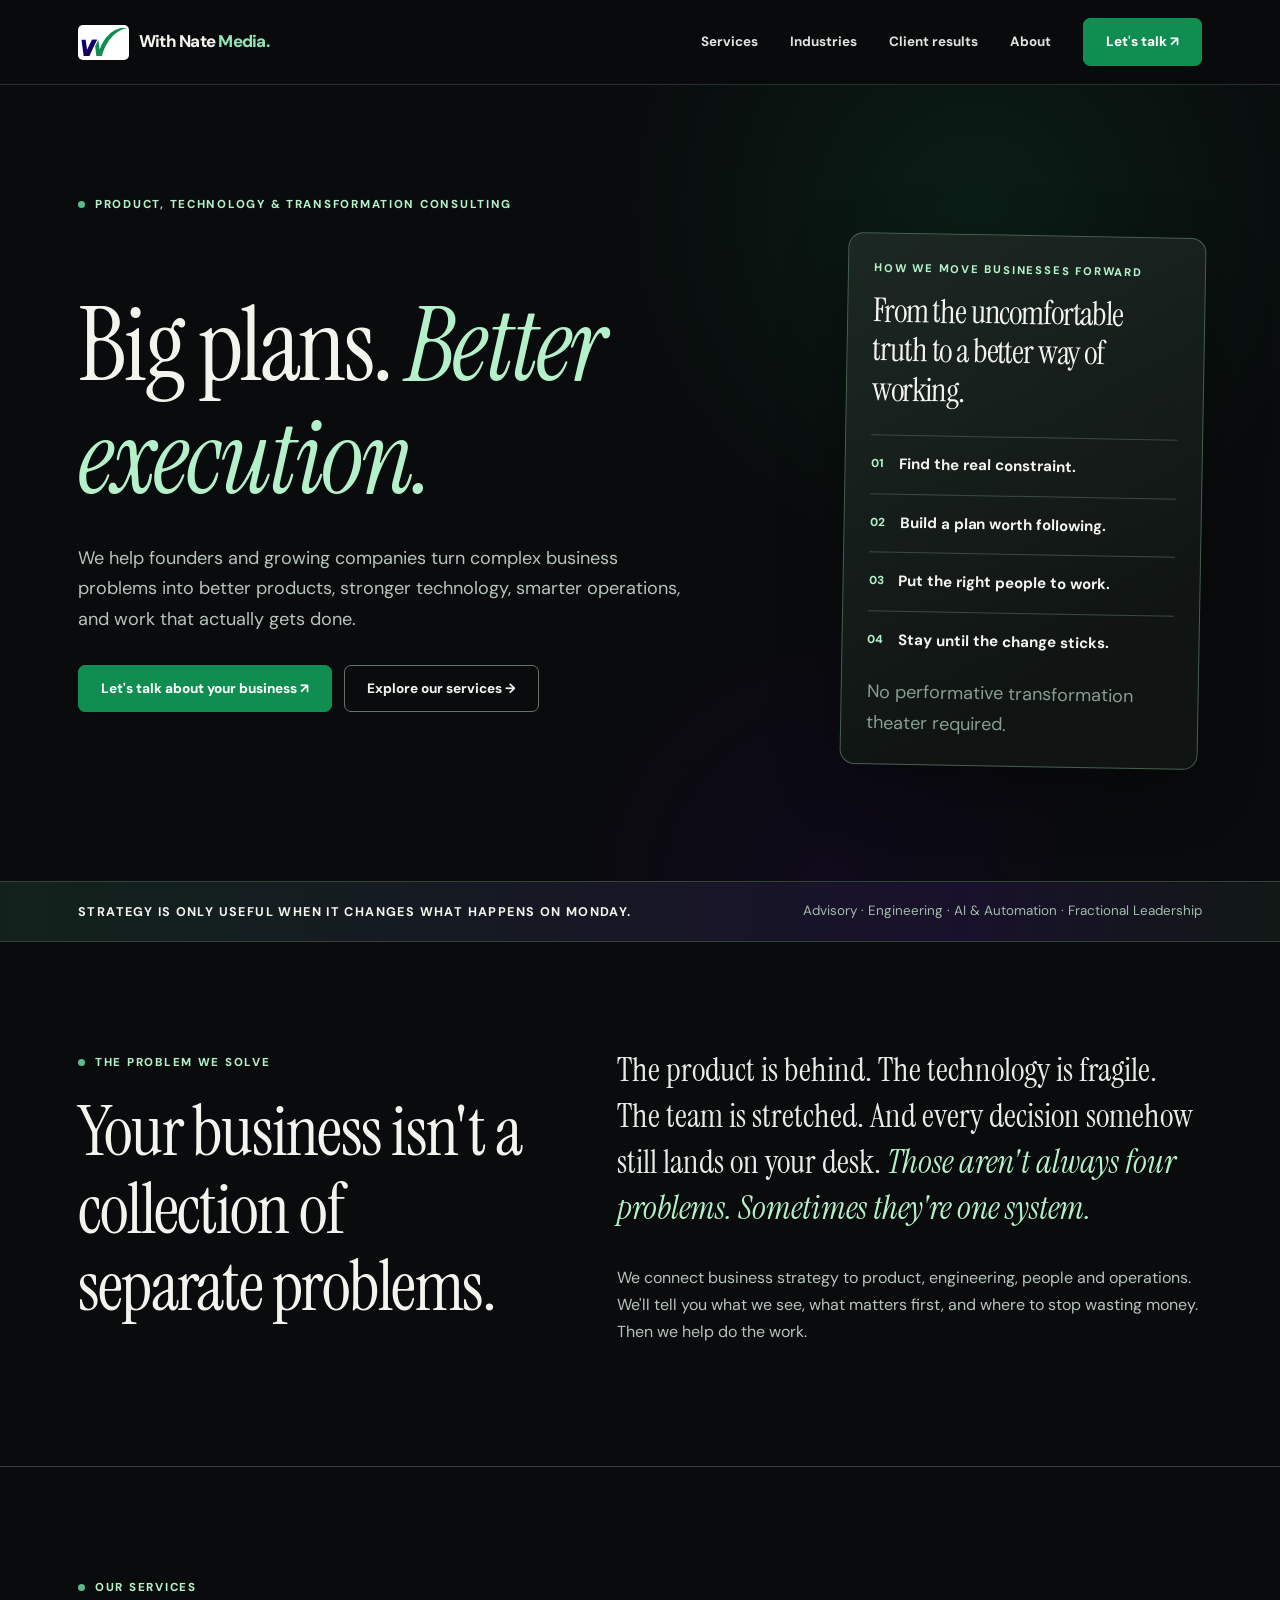
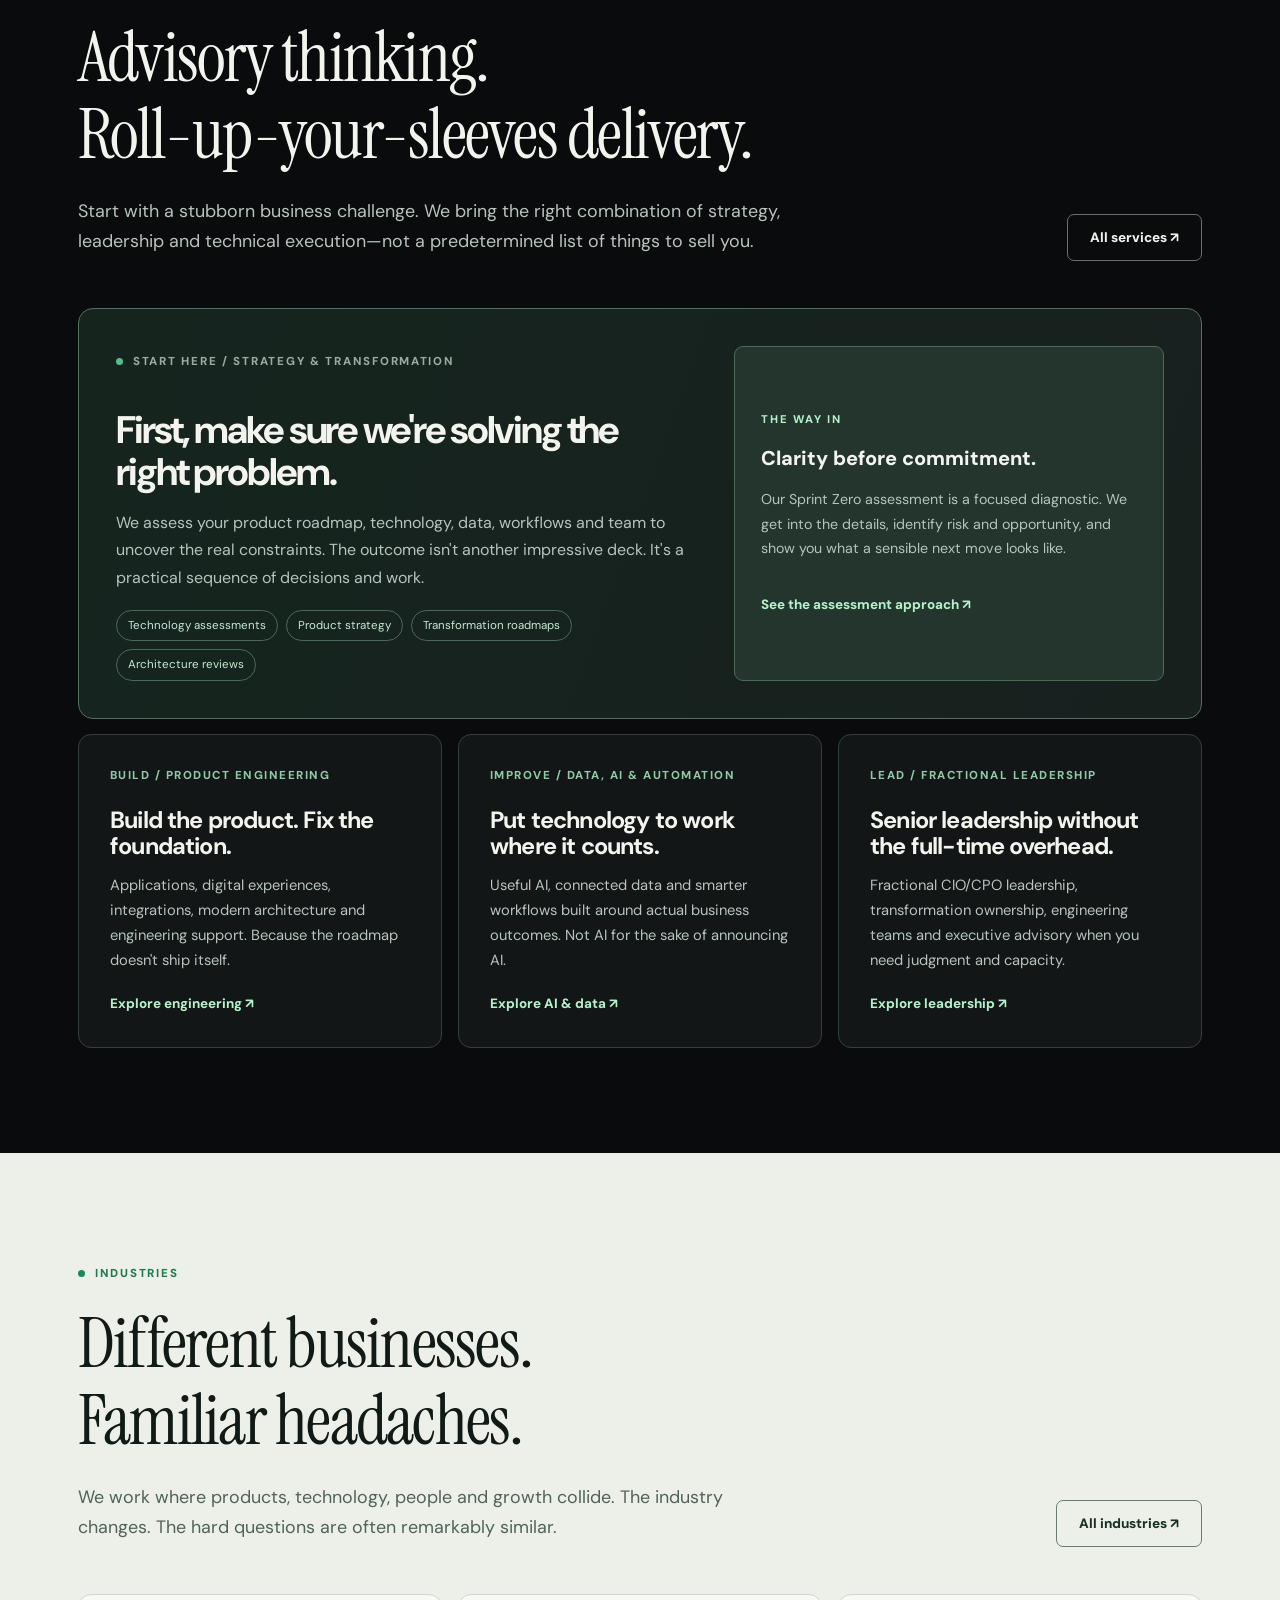
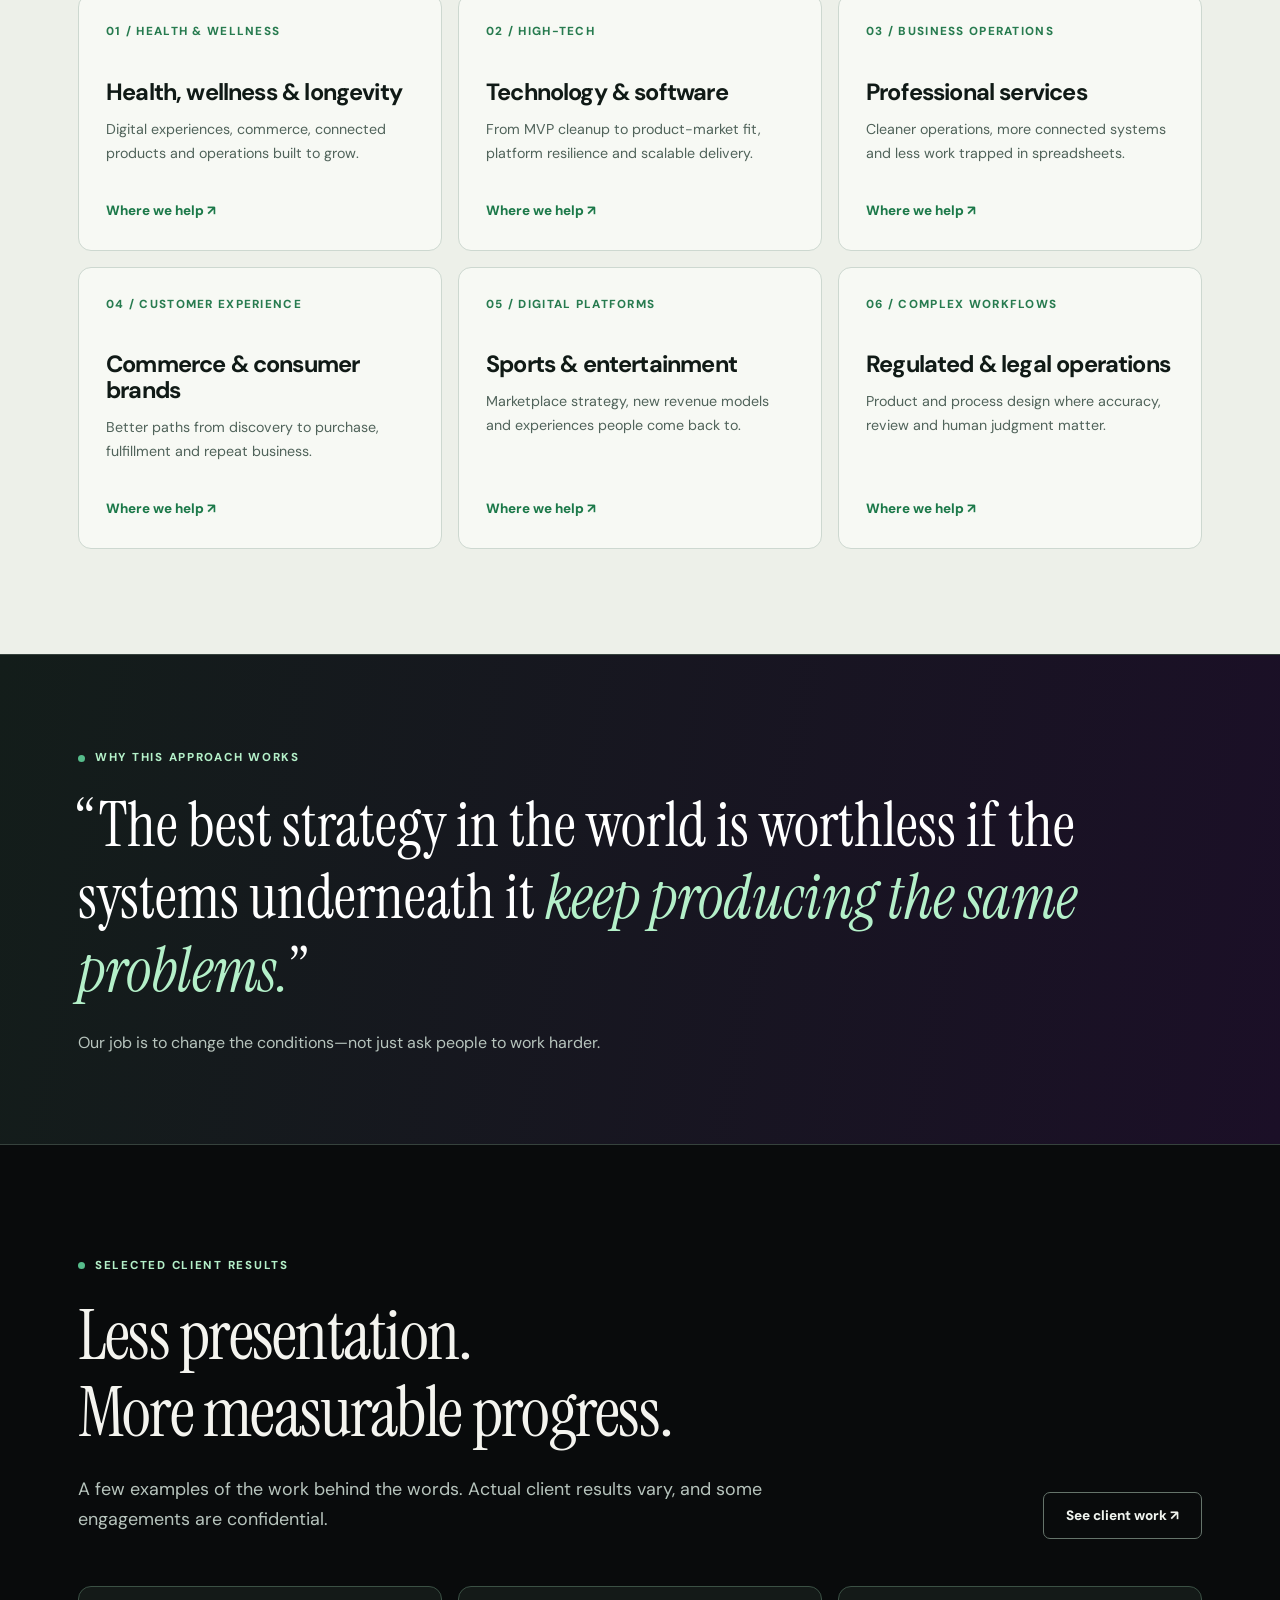
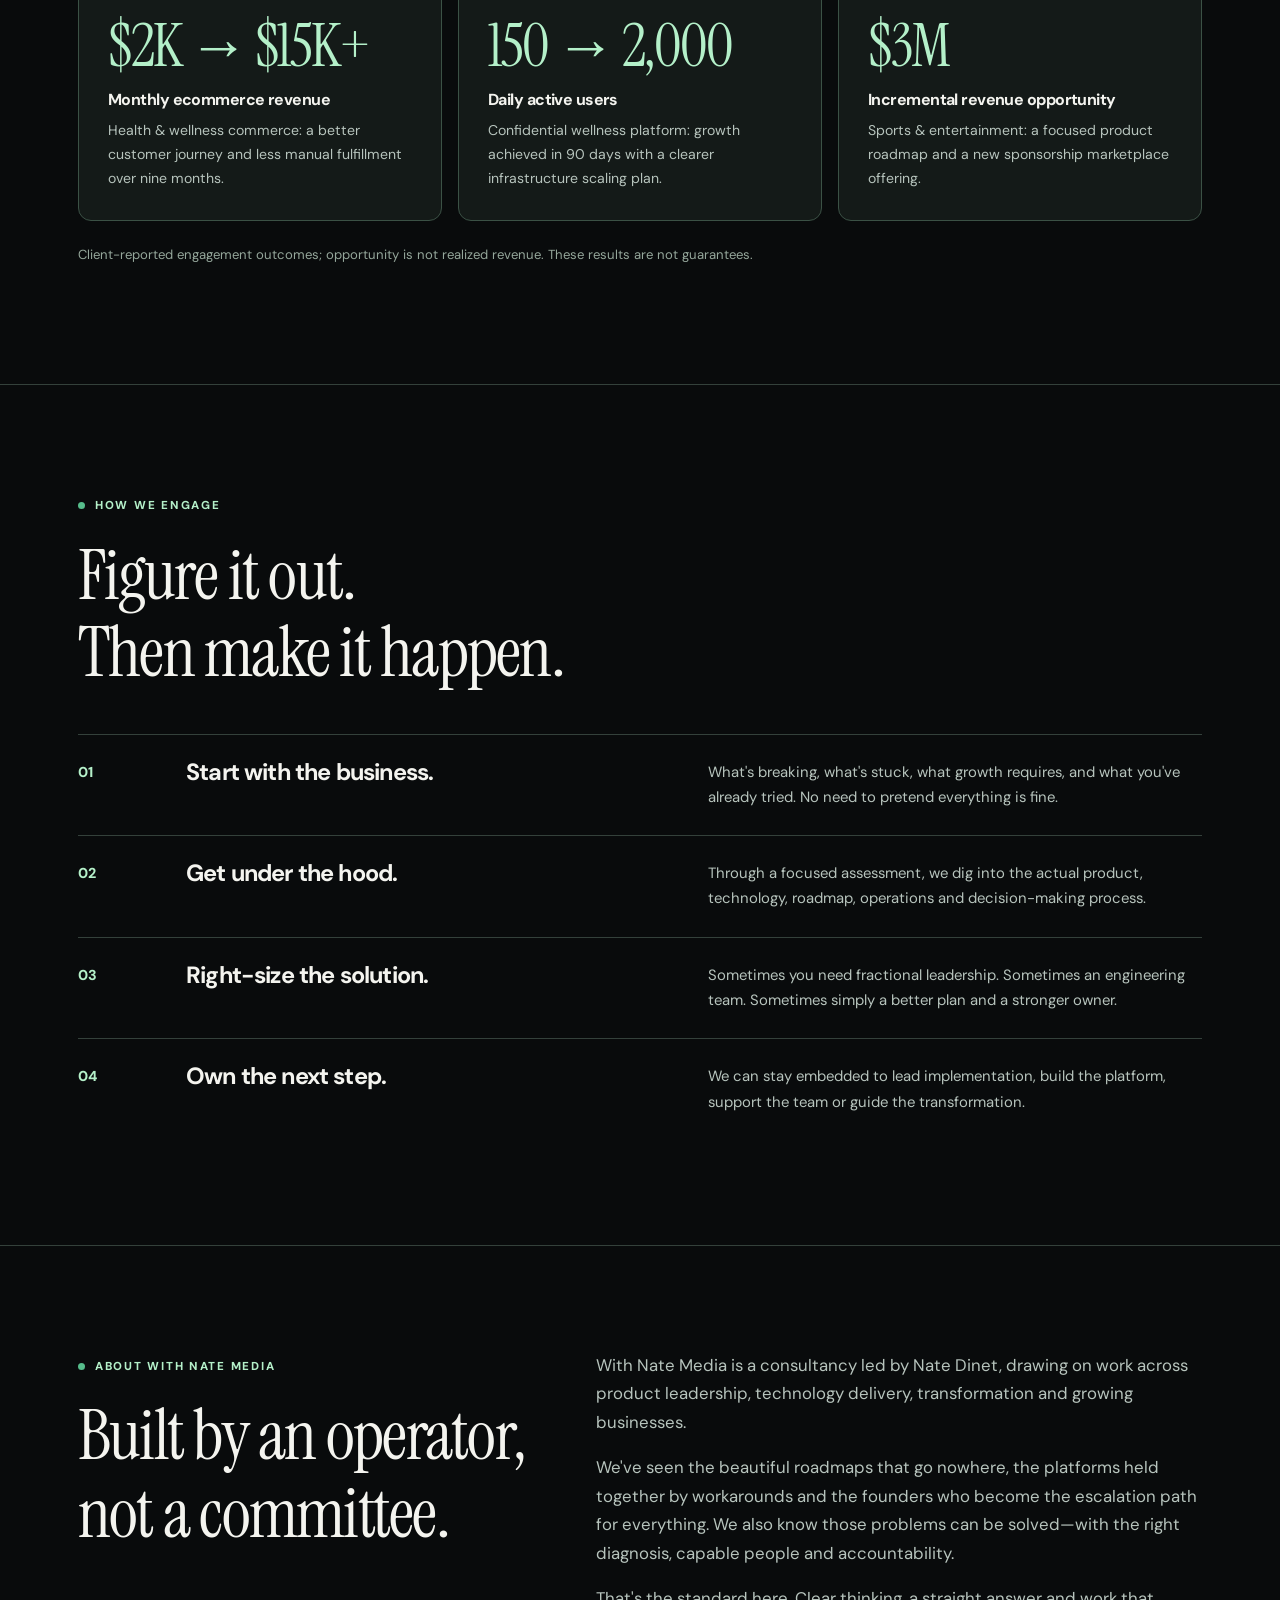
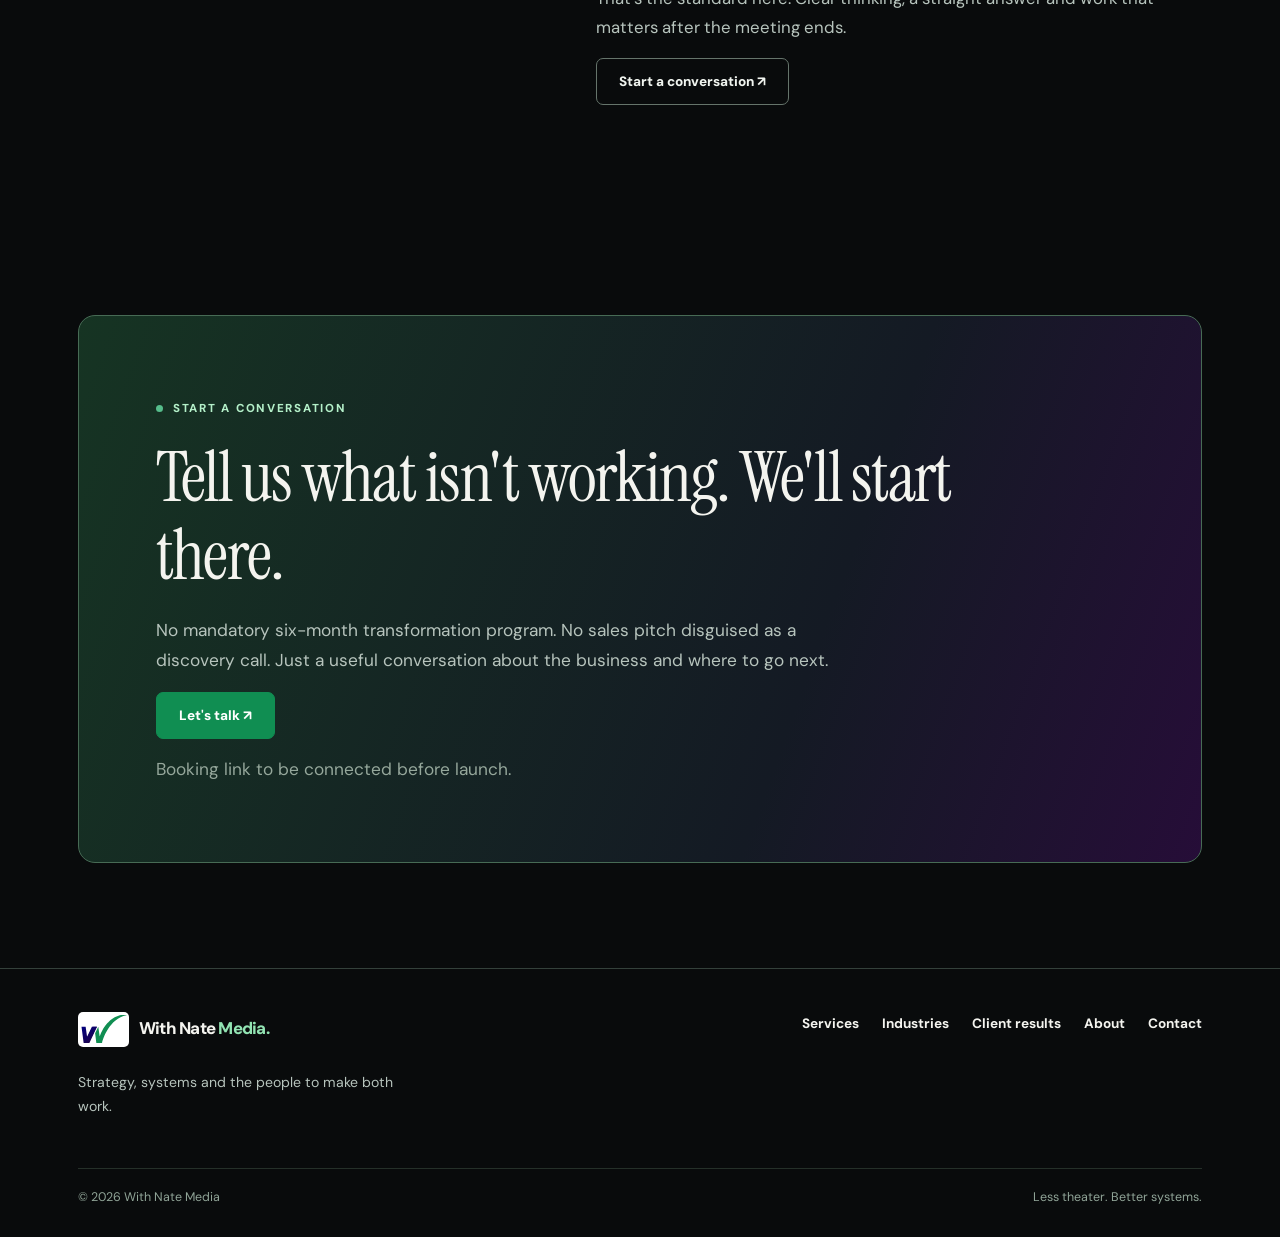
==== index.html @ ba95f4fd "Redesign homepage as consulting-led services and industries experience" ====
<!doctype html><html lang="en"><head><meta charset="utf-8"><meta name="viewport" content="width=device-width,initial-scale=1"><meta name="theme-color" content="#090b0c"><meta name="description" content="With Nate Media is a pragmatic product, technology and transformation consultancy. We help growing businesses set direction, build better systems and get the work done."><title>With Nate Media — Technology, Product & Transformation Consulting</title><link rel="icon" type="image/svg+xml" href="/logo-mark.svg"><link rel="stylesheet" href="/styles.css"></head><body>
<header class="site-header"><nav class="nav wrap" aria-label="Main navigation"><a class="brand" href="/" aria-label="With Nate Media home"><span class="brand-icon"><img src="/logo-mark.svg" alt=""></span><span class="brand-words">With Nate <em>Media.</em></span></a><button class="menu-button" aria-controls="navlinks" aria-expanded="false" onclick="const m=document.getElementById('navlinks');m.classList.toggle('open');this.setAttribute('aria-expanded',m.classList.contains('open'))">Menu ☰</button><div class="navlinks" id="navlinks"><a href="/services.html">Services</a><a href="/industries.html">Industries</a><a href="/case-studies.html">Client results</a><a href="#about">About</a><a href="#contact" class="btn">Let's talk ↗</a></div></nav></header>
<main><section class="hero"><div class="wrap"><div class="eyebrow">Product, technology & transformation consulting</div><div class="hero-layout"><div><h1>Big plans. <em>Better execution.</em></h1><p>We help founders and growing companies turn complex business problems into better products, stronger technology, smarter operations, and work that actually gets done.</p><div class="hero-actions"><a href="#contact" class="btn">Let's talk about your business ↗</a><a href="/services.html" class="btn outline">Explore our services →</a></div></div><aside class="hero-panel" aria-label="Our approach"><div class="panel-label">How we move businesses forward</div><h3>From the uncomfortable truth to a better way of working.</h3><div class="panel-stage"><span class="stage-num">01</span><div>Find the real constraint.</div></div><div class="panel-stage"><span class="stage-num">02</span><div>Build a plan worth following.</div></div><div class="panel-stage"><span class="stage-num">03</span><div>Put the right people to work.</div></div><div class="panel-stage"><span class="stage-num">04</span><div>Stay until the change sticks.</div></div><p class="panel-foot">No performative transformation theater required.</p></aside></div></div></section>
<div class="mini-strip"><div class="wrap"><strong>Strategy is only useful when it changes what happens on Monday.</strong><span>Advisory · Engineering · AI & Automation · Fractional Leadership</span></div></div>
<section class="section"><div class="wrap intro-grid"><div><div class="eyebrow">The problem we solve</div><h2>Your business isn't a collection of separate problems.</h2></div><div><p class="large-copy">The product is behind. The technology is fragile. The team is stretched. And every decision somehow still lands on your desk. <em>Those aren't always four problems. Sometimes they're one system.</em></p><p>We connect business strategy to product, engineering, people and operations. We'll tell you what we see, what matters first, and where to stop wasting money. Then we help do the work.</p></div></div></section>
<section class="section border-top" id="services"><div class="wrap"><div class="section-heading-row"><div class="section-head"><div class="eyebrow">Our services</div><h2>Advisory thinking.<br>Roll-up-your-sleeves delivery.</h2><p>Start with a stubborn business challenge. We bring the right combination of strategy, leadership and technical execution—not a predetermined list of things to sell you.</p></div><a class="btn outline" href="/services.html">All services ↗</a></div>
<div class="featured-service"><div><div class="eyebrow muted">Start here / Strategy & transformation</div><h3>First, make sure we're solving the right problem.</h3><p>We assess your product roadmap, technology, data, workflows and team to uncover the real constraints. The outcome isn't another impressive deck. It's a practical sequence of decisions and work.</p><div class="tags"><span class="tag">Technology assessments</span><span class="tag">Product strategy</span><span class="tag">Transformation roadmaps</span><span class="tag">Architecture reviews</span></div></div><div class="offer-card"><div class="panel-label">The way in</div><h4>Clarity before commitment.</h4><p>Our Sprint Zero assessment is a focused diagnostic. We get into the details, identify risk and opportunity, and show you what a sensible next move looks like.</p><a class="arrow-link" href="/services.html#assessment">See the assessment approach ↗</a></div></div>
<div class="cards3"><article class="tile"><div class="small-top">Build / Product engineering</div><h3>Build the product. Fix the foundation.</h3><p>Applications, digital experiences, integrations, modern architecture and engineering support. Because the roadmap doesn't ship itself.</p><a href="/services.html#engineering" class="arrow-link">Explore engineering ↗</a></article><article class="tile"><div class="small-top">Improve / Data, AI & automation</div><h3>Put technology to work where it counts.</h3><p>Useful AI, connected data and smarter workflows built around actual business outcomes. Not AI for the sake of announcing AI.</p><a href="/services.html#ai" class="arrow-link">Explore AI & data ↗</a></article><article class="tile"><div class="small-top">Lead / Fractional leadership</div><h3>Senior leadership without the full-time overhead.</h3><p>Fractional CIO/CPO leadership, transformation ownership, engineering teams and executive advisory when you need judgment and capacity.</p><a href="/services.html#leadership" class="arrow-link">Explore leadership ↗</a></article></div></div></section>
<section class="section light-band" id="industries"><div class="wrap"><div class="section-heading-row"><div class="section-head"><div class="eyebrow">Industries</div><h2>Different businesses.<br>Familiar headaches.</h2><p>We work where products, technology, people and growth collide. The industry changes. The hard questions are often remarkably similar.</p></div><a href="/industries.html" class="btn outline" style="color:#183125;border-color:#687d70">All industries ↗</a></div><div class="cards3"><a href="/industries.html#health" class="industry-card"><span class="small-top">01 / Health & wellness</span><h3>Health, wellness & longevity</h3><p>Digital experiences, commerce, connected products and operations built to grow.</p><span class="arrow-link">Where we help ↗</span></a><a href="/industries.html#software" class="industry-card"><span class="small-top">02 / High-tech</span><h3>Technology & software</h3><p>From MVP cleanup to product-market fit, platform resilience and scalable delivery.</p><span class="arrow-link">Where we help ↗</span></a><a href="/industries.html#professional" class="industry-card"><span class="small-top">03 / Business operations</span><h3>Professional services</h3><p>Cleaner operations, more connected systems and less work trapped in spreadsheets.</p><span class="arrow-link">Where we help ↗</span></a><a href="/industries.html#commerce" class="industry-card"><span class="small-top">04 / Customer experience</span><h3>Commerce & consumer brands</h3><p>Better paths from discovery to purchase, fulfillment and repeat business.</p><span class="arrow-link">Where we help ↗</span></a><a href="/industries.html#sports" class="industry-card"><span class="small-top">05 / Digital platforms</span><h3>Sports & entertainment</h3><p>Marketplace strategy, new revenue models and experiences people come back to.</p><span class="arrow-link">Where we help ↗</span></a><a href="/industries.html#regulated" class="industry-card"><span class="small-top">06 / Complex workflows</span><h3>Regulated & legal operations</h3><p>Product and process design where accuracy, review and human judgment matter.</p><span class="arrow-link">Where we help ↗</span></a></div></div></section>
<section class="quote-band"><div class="wrap"><div class="eyebrow">Why this approach works</div><div class="quote">“The best strategy in the world is worthless if the systems underneath it <em>keep producing the same problems.</em>”</div><p style="margin:23px 0 0">Our job is to change the conditions—not just ask people to work harder.</p></div></section>
<section class="section" id="results"><div class="wrap"><div class="section-heading-row"><div class="section-head"><div class="eyebrow">Selected client results</div><h2>Less presentation.<br>More measurable progress.</h2><p>A few examples of the work behind the words. Actual client results vary, and some engagements are confidential.</p></div><a class="btn outline" href="/case-studies.html">See client work ↗</a></div><div class="cards3"><article class="metric-card"><div class="metric">$2K → $15K+</div><h3>Monthly ecommerce revenue</h3><p>Health & wellness commerce: a better customer journey and less manual fulfillment over nine months.</p></article><article class="metric-card"><div class="metric">150 → 2,000</div><h3>Daily active users</h3><p>Confidential wellness platform: growth achieved in 90 days with a clearer infrastructure scaling plan.</p></article><article class="metric-card"><div class="metric">$3M</div><h3>Incremental revenue opportunity</h3><p>Sports & entertainment: a focused product roadmap and a new sponsorship marketplace offering.</p></article></div><p class="small" style="margin-top:23px">Client-reported engagement outcomes; opportunity is not realized revenue. These results are not guarantees.</p></div></section>
<section class="section border-top"><div class="wrap"><div class="section-head"><div class="eyebrow">How we engage</div><h2>Figure it out.<br>Then make it happen.</h2></div><div class="process-row"><div class="num">01</div><h3>Start with the business.</h3><p>What's breaking, what's stuck, what growth requires, and what you've already tried. No need to pretend everything is fine.</p></div><div class="process-row"><div class="num">02</div><h3>Get under the hood.</h3><p>Through a focused assessment, we dig into the actual product, technology, roadmap, operations and decision-making process.</p></div><div class="process-row"><div class="num">03</div><h3>Right-size the solution.</h3><p>Sometimes you need fractional leadership. Sometimes an engineering team. Sometimes simply a better plan and a stronger owner.</p></div><div class="process-row"><div class="num">04</div><h3>Own the next step.</h3><p>We can stay embedded to lead implementation, build the platform, support the team or guide the transformation.</p></div></div></section>
<section class="section border-top" id="about"><div class="wrap about-grid"><div><div class="eyebrow">About With Nate Media</div><h2>Built by an operator, not a committee.</h2></div><div><p>With Nate Media is a consultancy led by Nate Dinet, drawing on work across product leadership, technology delivery, transformation and growing businesses.</p><p>We've seen the beautiful roadmaps that go nowhere, the platforms held together by workarounds and the founders who become the escalation path for everything. We also know those problems can be solved—with the right diagnosis, capable people and accountability.</p><p>That's the standard here. Clear thinking, a straight answer and work that matters after the meeting ends.</p><a href="#contact" class="btn outline">Start a conversation ↗</a></div></div></section>
<section class="section" id="contact"><div class="wrap"><div class="cta"><div class="eyebrow">Start a conversation</div><h2>Tell us what isn't working. We'll start there.</h2><p>No mandatory six-month transformation program. No sales pitch disguised as a discovery call. Just a useful conversation about the business and where to go next.</p><a href="mailto:nd@wnatemedia.com?subject=Let%27s%20talk%20about%20my%20business" class="btn">Let's talk ↗</a><p class="small" style="margin:16px 0 0">Booking link to be connected before launch.</p></div></div></section></main>
<footer class="footer"><div class="wrap"><div class="cols"><div><a class="brand" href="/"><span class="brand-icon"><img src="/logo-mark.svg" alt=""></span><span class="brand-words">With Nate <em>Media.</em></span></a><p style="max-width:340px;font-size:.88rem;margin-top:17px">Strategy, systems and the people to make both work.</p></div><nav class="footer-nav" aria-label="Footer navigation"><a href="/services.html">Services</a><a href="/industries.html">Industries</a><a href="/case-studies.html">Client results</a><a href="#about">About</a><a href="#contact">Contact</a></nav></div><div class="footer-bottom"><span>© <span id="year"></span> With Nate Media</span><span>Less theater. Better systems.</span></div></div></footer><script>document.getElementById('year').textContent=new Date().getFullYear();</script></body></html>
---- styles.css ----
@import url('https://fonts.googleapis.com/css2?family=DM+Sans:wght@400;500;600;700;800&family=Instrument+Serif:ital@0;1&display=swap');
:root{--bg:#090b0c;--surface:#121616;--surface2:#171d1b;--raised:#1e2925;--line:#34413b;--ink:#f4f4ef;--body:#b7c4bd;--muted:#8b9c94;--green:#108e52;--mint:#b4f0c9;--violet:#25033d;--blue:#000080;--width:1180px}
*{box-sizing:border-box}html{scroll-behavior:smooth}body{margin:0;background:var(--bg);color:var(--ink);font:16px/1.7 'DM Sans',sans-serif;-webkit-font-smoothing:antialiased}a{color:inherit;text-decoration:none}button{font:inherit}h1,h2,h3,p{margin-top:0}h1,h2,h3{line-height:1.1}h1,h2{font-family:'Instrument Serif',Georgia,serif;font-weight:400;letter-spacing:-.025em}h1{font-size:clamp(4rem,8vw,7.5rem);margin-bottom:27px}h2{font-size:clamp(3rem,5.5vw,5.2rem);margin-bottom:22px}h3{font-size:1.47rem;font-weight:700;letter-spacing:-.035em}p{color:var(--body)}::selection{background:var(--green);color:#fff}:focus-visible{outline:2px solid var(--mint);outline-offset:5px}img{max-width:100%;height:auto}.wrap{max-width:var(--width);padding:0 28px;margin:auto}.site-header{position:relative;z-index:20;background:rgba(9,11,12,.97);border-bottom:1px solid #26302c}.nav{display:flex;align-items:center;justify-content:space-between;gap:24px;min-height:84px}.brand{display:inline-flex;align-items:center;gap:10px;font-size:1.06rem;font-weight:800;letter-spacing:-.05em;white-space:nowrap}.brand-icon{width:51px;height:35px;display:inline-flex;align-items:center;justify-content:center;border-radius:5px;background:#fff;padding:1px}.brand-icon img{width:48px;height:33px;object-fit:contain}.brand .brand-words{line-height:1.05;letter-spacing:-.045em}.brand .brand-words em{font-style:normal;color:#92e4b3}.navlinks{display:flex;align-items:center;gap:32px;font-size:.84rem;font-weight:700}.navlinks>a:not(.btn){color:#dee5df;transition:color .2s}.navlinks>a:hover,.navlinks>a[aria-current]{color:var(--mint)}.menu-button{display:none;color:#fff;border:1px solid var(--line);background:transparent;border-radius:7px;padding:6px 11px;cursor:pointer}.btn{display:inline-flex;justify-content:center;align-items:center;gap:12px;border:1px solid var(--green);background:var(--green);color:white;border-radius:7px;padding:13px 22px;font-size:.85rem;font-weight:800;line-height:1.4;cursor:pointer;transition:background .2s,transform .2s,border-color .2s}.btn:hover{background:#13a15e;border-color:#13a15e;transform:translateY(-2px)}.btn.outline{background:transparent;color:#f0f4ef;border-color:#65746b}.btn.outline:hover{border-color:var(--mint);background:#1c2520}.btn.ghost{background:transparent;border-color:transparent;padding-left:0;color:var(--mint)}.btn.ghost:hover{background:none;border-color:transparent}.eyebrow{display:inline-flex;align-items:center;gap:10px;font-size:.72rem;font-weight:800;letter-spacing:.15em;text-transform:uppercase;color:var(--mint);margin-bottom:21px}.eyebrow:before{content:"";width:7px;height:7px;background:#56bd8b;border-radius:50%;flex-shrink:0}.eyebrow.muted{color:#99ac9f}.hero{position:relative;overflow:hidden;padding:104px 0 114px;border-bottom:1px solid var(--line)}.hero:before{content:"";position:absolute;right:-100px;top:-280px;width:810px;height:810px;background:radial-gradient(circle,rgba(16,142,82,.14),transparent 65%);pointer-events:none}.hero:after{content:"";position:absolute;right:10%;bottom:-330px;width:650px;height:650px;background:radial-gradient(circle,rgba(35,7,78,.22),transparent 65%);pointer-events:none}.hero-layout{position:relative;z-index:1;display:grid;grid-template-columns:1.33fr .67fr;gap:54px;align-items:center}.hero h1{max-width:850px}.hero h1 em{color:var(--mint);font-weight:400}.hero p{font-size:1.13rem;max-width:620px}.hero-actions{display:flex;flex-wrap:wrap;gap:12px;margin-top:30px}.hero-panel{background:linear-gradient(150deg,#1c2823,#101514 75%);border:1px solid #48604f;border-radius:15px;padding:25px;box-shadow:0 22px 65px rgba(0,0,0,.32);transform:rotate(1deg)}.panel-label{font-size:.7rem;text-transform:uppercase;color:var(--mint);font-weight:800;letter-spacing:.16em}.hero-panel h3{font-family:'Instrument Serif',Georgia,serif;font-size:2.05rem;font-weight:400;line-height:1.2;margin:14px 0 25px}.panel-stage{display:flex;align-items:center;gap:15px;border-top:1px solid #3a4b40;padding:16px 0}.panel-stage .stage-num{font-size:.73rem;color:var(--mint);font-weight:800}.panel-stage div{font-size:.94rem;font-weight:700}.panel-foot{color:#879d8e;font-size:.78rem;margin:8px 0 0}.mini-strip{background:linear-gradient(90deg,#12221b,#19112b 75%,#111816);border-bottom:1px solid var(--line)}.mini-strip .wrap{display:flex;justify-content:space-between;align-items:center;gap:24px;flex-wrap:wrap;padding-top:18px;padding-bottom:18px}.mini-strip strong{font-size:.79rem;text-transform:uppercase;letter-spacing:.11em}.mini-strip span{color:#a3b9ac;font-size:.84rem}.section{padding:105px 0}.section.border-top{border-top:1px solid var(--line)}.section-head{max-width:780px;margin-bottom:42px}.section-head p{font-size:1.12rem;max-width:710px}.section-heading-row{display:flex;justify-content:space-between;align-items:end;gap:25px;margin-bottom:34px}.section-heading-row .section-head{margin-bottom:0}.section-heading-row .btn{margin-bottom:13px;white-space:nowrap}.intro-grid{display:grid;grid-template-columns:.88fr 1.12fr;gap:80px;align-items:start}.intro-grid .large-copy{font:400 clamp(1.75rem,2.6vw,2.45rem)/1.38 'Instrument Serif',Georgia,serif;color:#e8ece8}.intro-grid .large-copy em{color:var(--mint)}.cards3{display:grid;grid-template-columns:repeat(3,1fr);gap:16px}.cards2{display:grid;grid-template-columns:repeat(2,1fr);gap:16px}.tile{background:var(--surface);border:1px solid var(--line);border-radius:13px;padding:31px;transition:transform .2s,border-color .2s}.tile:hover{transform:translateY(-3px);border-color:#647b6c}.tile .small-top{font-size:.72rem;color:#90c9a8;font-weight:800;letter-spacing:.13em;text-transform:uppercase}.tile h3{margin:23px 0 13px}.tile p{font-size:.92rem;margin:0}.arrow-link{display:inline-block;margin-top:20px;color:var(--mint);font-size:.84rem;font-weight:800}.arrow-link:hover{text-decoration:underline;text-underline-offset:5px}.featured-service{background:linear-gradient(110deg,#15251e,#18201e);border:1px solid #53705e;border-radius:15px;padding:37px;display:grid;grid-template-columns:1.14fr .86fr;gap:48px;margin-bottom:15px}.featured-service h3{font-size:clamp(2rem,3vw,3rem);letter-spacing:-.055em;margin:16px 0}.featured-service .offer-card{background:#23352d;padding:26px;border:1px solid #4a6c59;border-radius:9px;display:flex;flex-direction:column;justify-content:center}.offer-card h4{font-size:1.25rem;margin:12px 0;font-weight:800}.offer-card p{font-size:.89rem}.tags{display:flex;gap:8px;flex-wrap:wrap;margin-top:19px}.tag{font-size:.72rem;color:#c6e9d4;border:1px solid #4b6859;border-radius:40px;padding:5px 11px}.light-band{background:#edf0e9;color:#0f1b17}.light-band h2,.light-band h3{color:#101a16}.light-band p{color:#50635a}.light-band .eyebrow{color:#22784d}.light-band .eyebrow:before{background:#168b52}.industry-card{display:flex;flex-direction:column;min-height:242px;background:#f7f9f4;border:1px solid #cdd8d0;border-radius:13px;padding:27px;transition:transform .2s}.industry-card:hover{transform:translateY(-4px)}.industry-card .small-top{color:#277b4f;font-size:.73rem;font-weight:800;letter-spacing:.11em;text-transform:uppercase}.industry-card h3{margin:38px 0 11px}.industry-card p{font-size:.89rem;flex:1}.industry-card .arrow-link{color:#1c7949}.quote-band{padding:88px 0;background:linear-gradient(100deg,#131d1a,#1b0f27);border-block:1px solid #36423d}.quote{max-width:1020px;font-family:'Instrument Serif',Georgia,serif;font-size:clamp(2.4rem,4.8vw,4.45rem);line-height:1.18;color:white}.quote em{color:var(--mint);font-style:italic}.metric-card{background:#141a18;border:1px solid #3b5145;border-radius:13px;padding:29px}.metric{font:400 clamp(2.35rem,4.7vw,4.3rem)/1 'Instrument Serif',Georgia,serif;letter-spacing:-.035em;color:var(--mint);margin-bottom:14px}.metric-card h3{font-size:1rem;margin:0 0 11px}.metric-card p{font-size:.88rem;margin:0}.small{font-size:.82rem;color:#95a79b}.process-row{display:grid;grid-template-columns:80px 1fr 1fr;gap:28px;align-items:start;padding:25px 0;border-top:1px solid var(--line)}.process-row .num{font-size:.9rem;color:var(--mint);font-weight:800}.process-row h3{margin:0}.process-row p{font-size:.93rem;margin:0}.about-grid{display:grid;grid-template-columns:.85fr 1.15fr;gap:70px}.about-grid p{font-size:1.05rem}.cta{background:linear-gradient(110deg,#163423,#141a24 65%,#260d38);border:1px solid #476b55;border-radius:17px;padding:clamp(38px,6.5vw,77px)}.cta h2{max-width:890px}.cta p{max-width:690px;font-size:1.08rem}.footer{border-top:1px solid var(--line);padding:43px 0 29px}.footer .cols{display:flex;align-items:start;justify-content:space-between;gap:35px;flex-wrap:wrap}.footer-nav{display:flex;gap:23px;flex-wrap:wrap;font-size:.85rem;font-weight:700}.footer a:hover{color:var(--mint)}.footer-bottom{margin-top:35px;padding-top:18px;border-top:1px solid #253029;display:flex;align-items:center;justify-content:space-between;gap:20px;flex-wrap:wrap;color:#90a497;font-size:.78rem}.page-hero{padding:94px 0 72px;background:radial-gradient(ellipse at 88% 25%,rgba(16,142,82,.12),transparent 49%);border-bottom:1px solid var(--line)}.page-hero h1{max-width:960px}.page-hero p{font-size:1.15rem;max-width:725px}.service-block{display:grid;grid-template-columns:.72fr 1.28fr;gap:45px;padding:44px 0;border-top:1px solid var(--line)}.service-block .service-index{font-size:.73rem;letter-spacing:.14em;text-transform:uppercase;color:var(--mint);font-weight:800;margin-bottom:16px}.service-block h2{font-size:clamp(2.45rem,4vw,3.8rem);margin-bottom:11px}.service-block .lead{font-size:1.17rem;color:#e5eae5}.service-block .detail-grid{display:grid;grid-template-columns:1fr 1fr;gap:15px;margin-top:25px}.mini-tile{background:var(--surface);border:1px solid var(--line);padding:22px;border-radius:10px}.mini-tile h3{font-size:1rem;margin-bottom:8px}.mini-tile p{font-size:.86rem;margin-bottom:0}.pill-row{display:flex;gap:8px;flex-wrap:wrap;margin-top:19px}.pill-row span{font-size:.72rem;color:#c9dacf;border:1px solid #4a594f;padding:6px 11px;border-radius:99px}.industry-detail{padding:32px 0;border-bottom:1px solid var(--line);display:grid;grid-template-columns:.85fr 1.15fr;gap:65px}.industry-detail h2{font-size:clamp(2.2rem,3.4vw,3.25rem);margin:10px 0}.industry-detail p{font-size:.95rem}.industry-detail .small-top{font-size:.72rem;text-transform:uppercase;letter-spacing:.12em;color:var(--mint);font-weight:800}.industry-detail .challenges{background:#141d18;border:1px solid #30443a;padding:25px;border-radius:10px}.industry-detail .challenges strong{font-size:.8rem;text-transform:uppercase;letter-spacing:.1em;color:#a1dabb}.industry-detail .challenges p{margin:11px 0 0}.case-grid{display:grid;grid-template-columns:repeat(2,1fr);gap:17px}.case{background:var(--surface);border:1px solid var(--line);border-radius:14px;overflow:hidden}.case-top{background:linear-gradient(135deg,#24342c,#141b25);padding:26px;min-height:115px;display:flex;align-items:end}.case:nth-child(2) .case-top{background:linear-gradient(135deg,#23213c,#18201c)}.case:nth-child(3) .case-top{background:linear-gradient(135deg,#182a31,#19211d)}.case:nth-child(4) .case-top{background:linear-gradient(135deg,#263723,#141824)}.case .inner{padding:27px}.case .inner h3{font-size:1.35rem;margin:11px 0}.case-tag{font-size:.7rem;font-weight:800;color:var(--mint);text-transform:uppercase;letter-spacing:.12em}.case .metric{margin:24px 0 10px}.case .inner p{font-size:.93rem}.case-detail{padding:43px 0 55px;border-bottom:1px solid var(--line)}.case-detail h2{font-size:clamp(2.45rem,4.6vw,4.1rem);max-width:850px}.case-detail .columns{display:grid;grid-template-columns:1fr 1fr;gap:45px}.case-detail h3{font-size:1rem;color:var(--mint);letter-spacing:.04em}.case-detail p{font-size:.96rem}.disclaimer{font-size:.8rem;margin-top:25px;color:#9eb1a2}
@media(max-width:980px){.navlinks{gap:17px}.hero-layout{grid-template-columns:1fr .75fr;gap:22px}.cards3{grid-template-columns:repeat(2,1fr)}.intro-grid{gap:35px}}
@media(max-width:720px){.wrap{padding-inline:20px}.nav{min-height:74px}.menu-button{display:inline-block}.navlinks{display:none;position:absolute;top:74px;left:0;right:0;background:#101715;border-bottom:1px solid var(--line);padding:25px;flex-direction:column;align-items:flex-start;gap:24px}.navlinks.open{display:flex}.hero{padding:70px 0}.hero-layout,.intro-grid,.featured-service,.about-grid,.service-block,.industry-detail{grid-template-columns:1fr}.hero-panel{max-width:480px;transform:none;margin-top:15px}.section{padding:70px 0}.cards3,.cards2,.case-grid,.service-block .detail-grid,.case-detail .columns{grid-template-columns:1fr}.section-heading-row{display:block}.section-heading-row .btn{margin-top:10px}.process-row{grid-template-columns:48px 1fr;gap:13px}.process-row p{grid-column:2}.page-hero{padding:66px 0 52px}.service-block{gap:10px}.industry-detail{gap:15px}.cta{padding:34px 23px}.brand{font-size:.98rem}.brand-icon{width:46px}.brand-icon img{width:43px}.footer .cols{display:block}.footer-nav{margin-top:27px}}
@media(prefers-reduced-motion:reduce){html{scroll-behavior:auto}*,*:before,*:after{transition:none!important}}
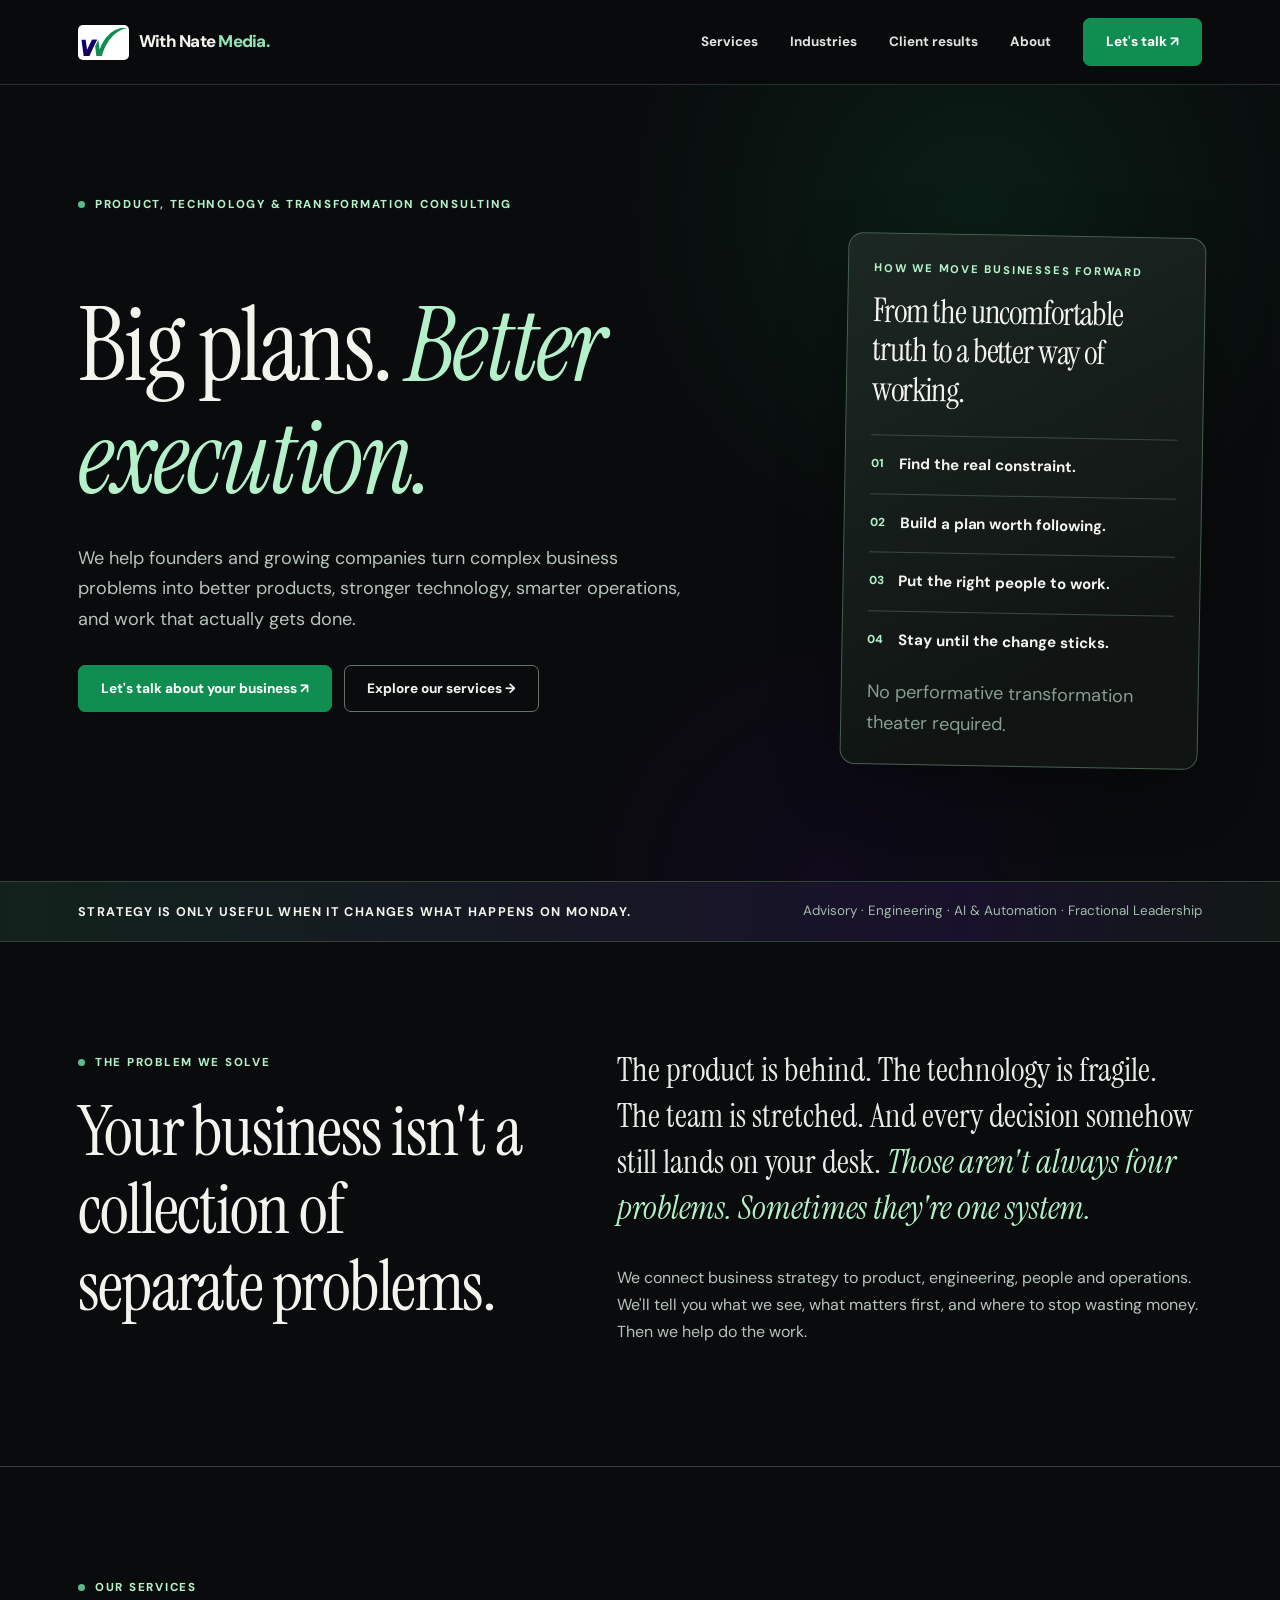
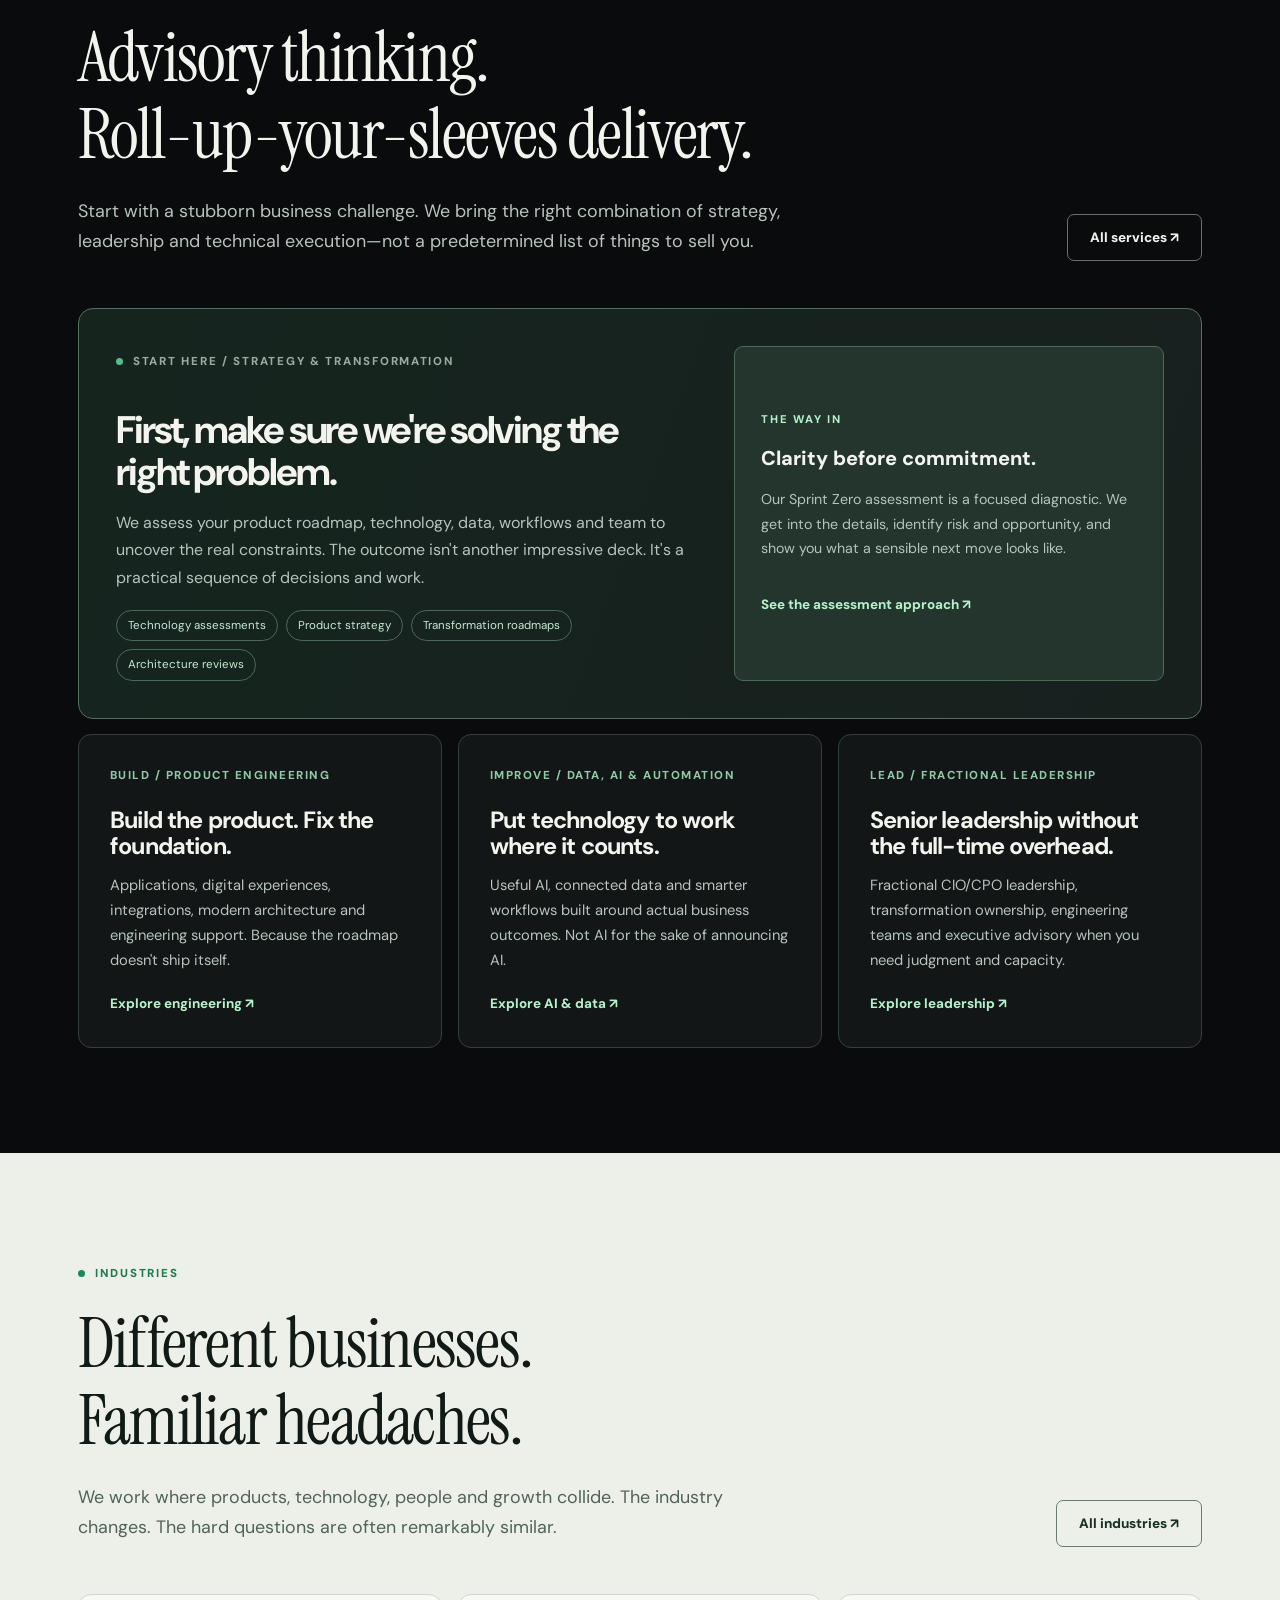
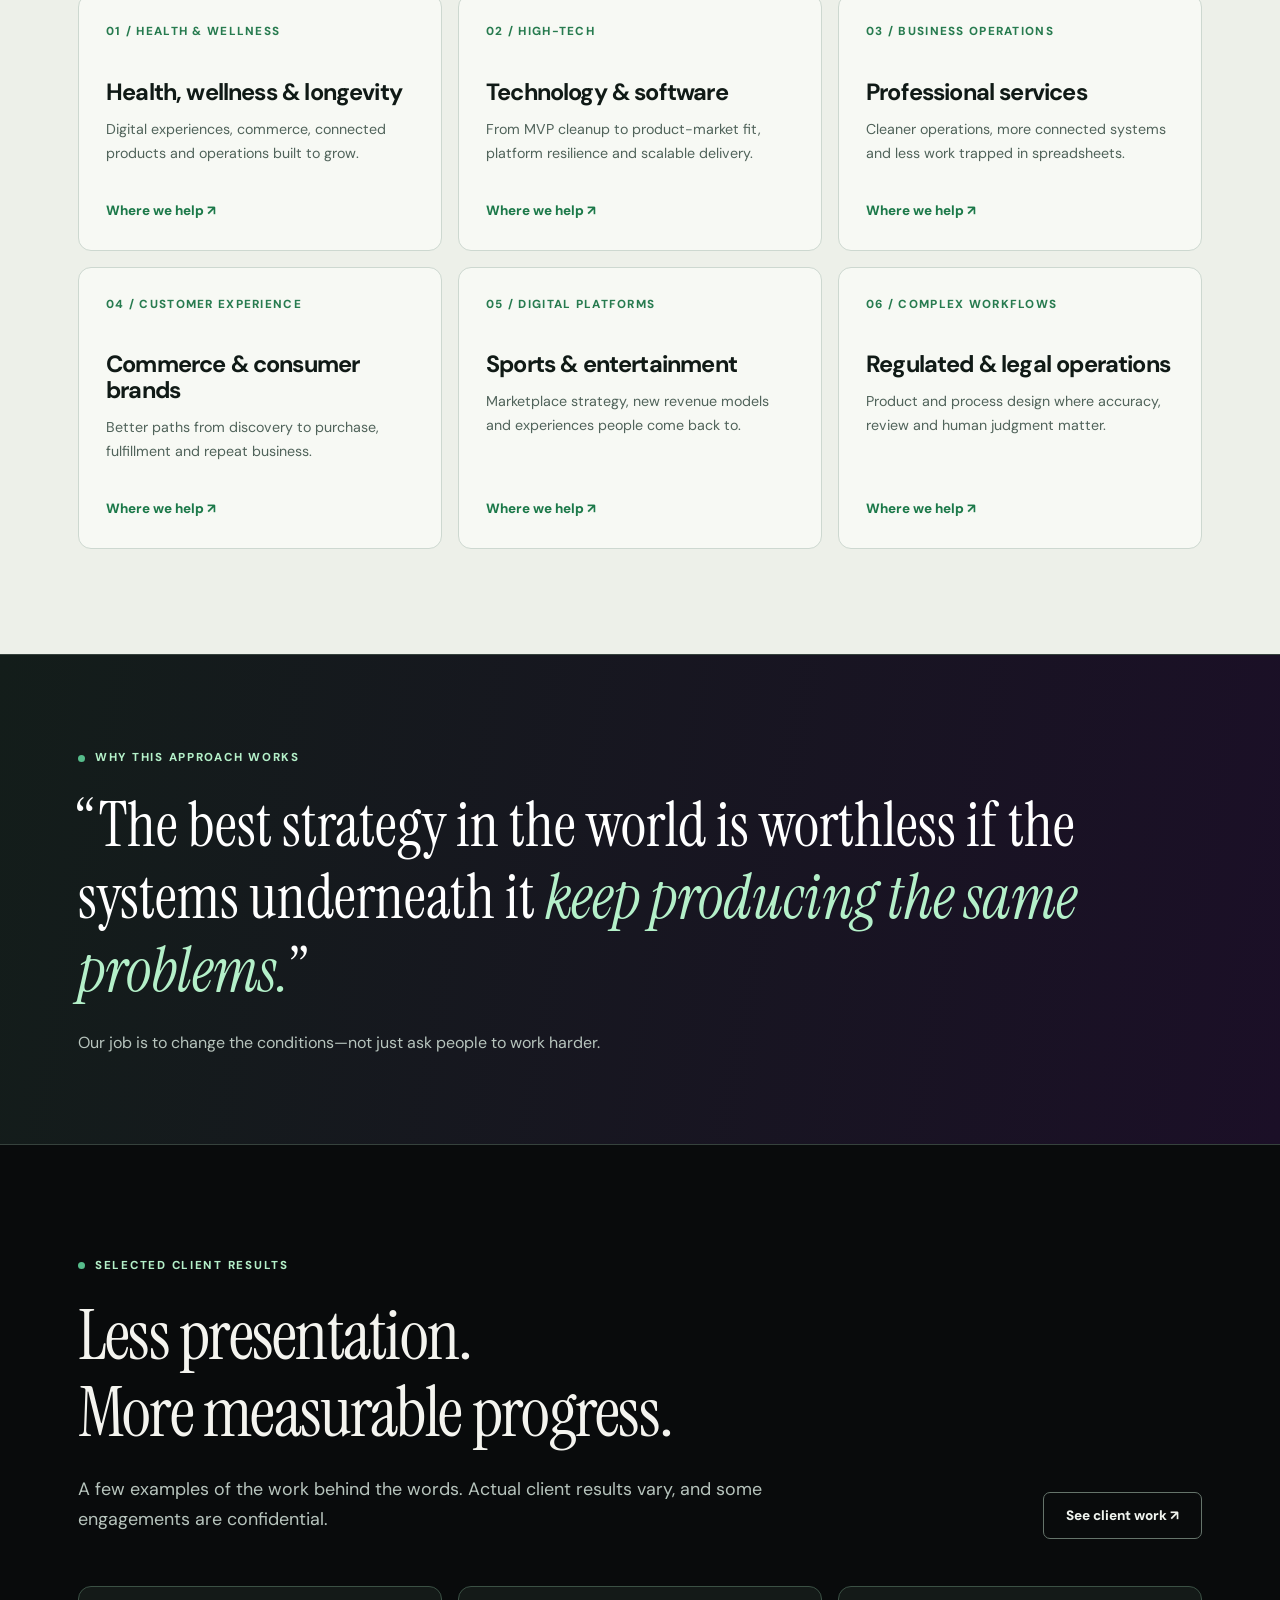
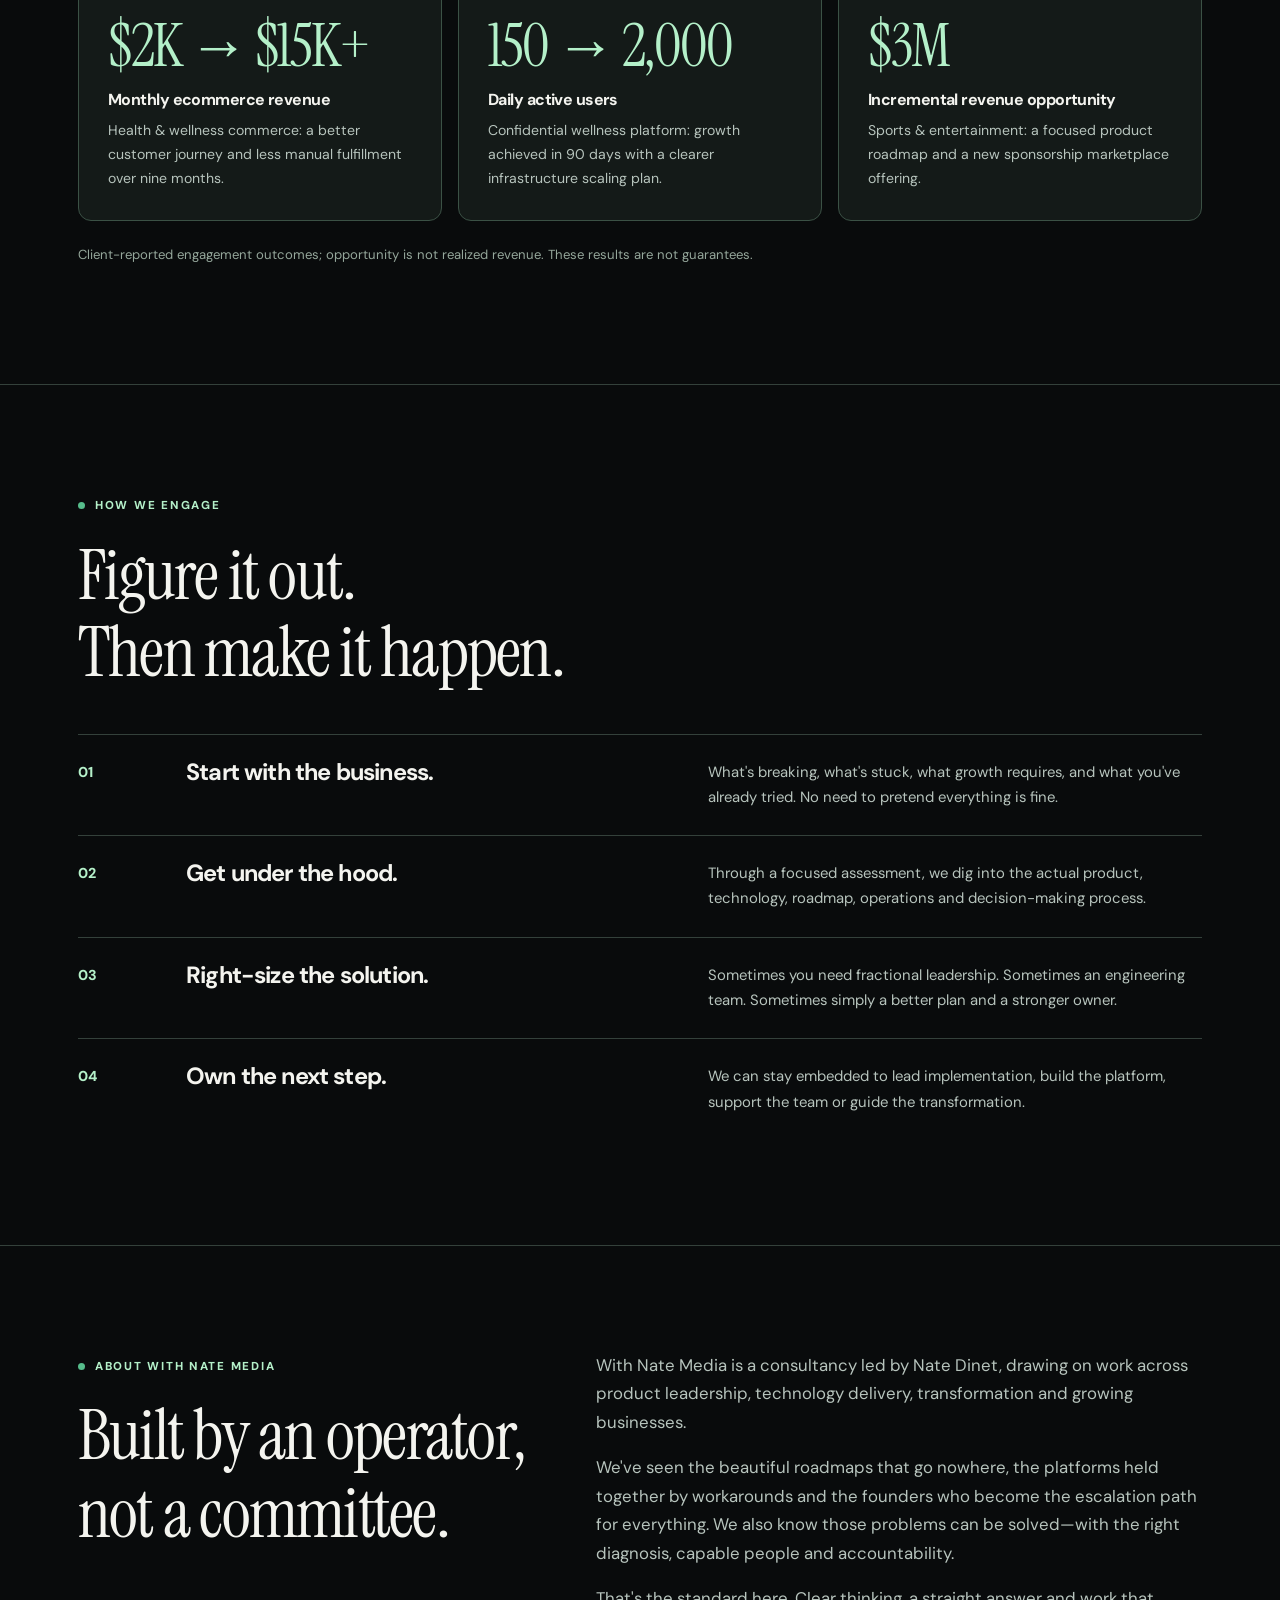
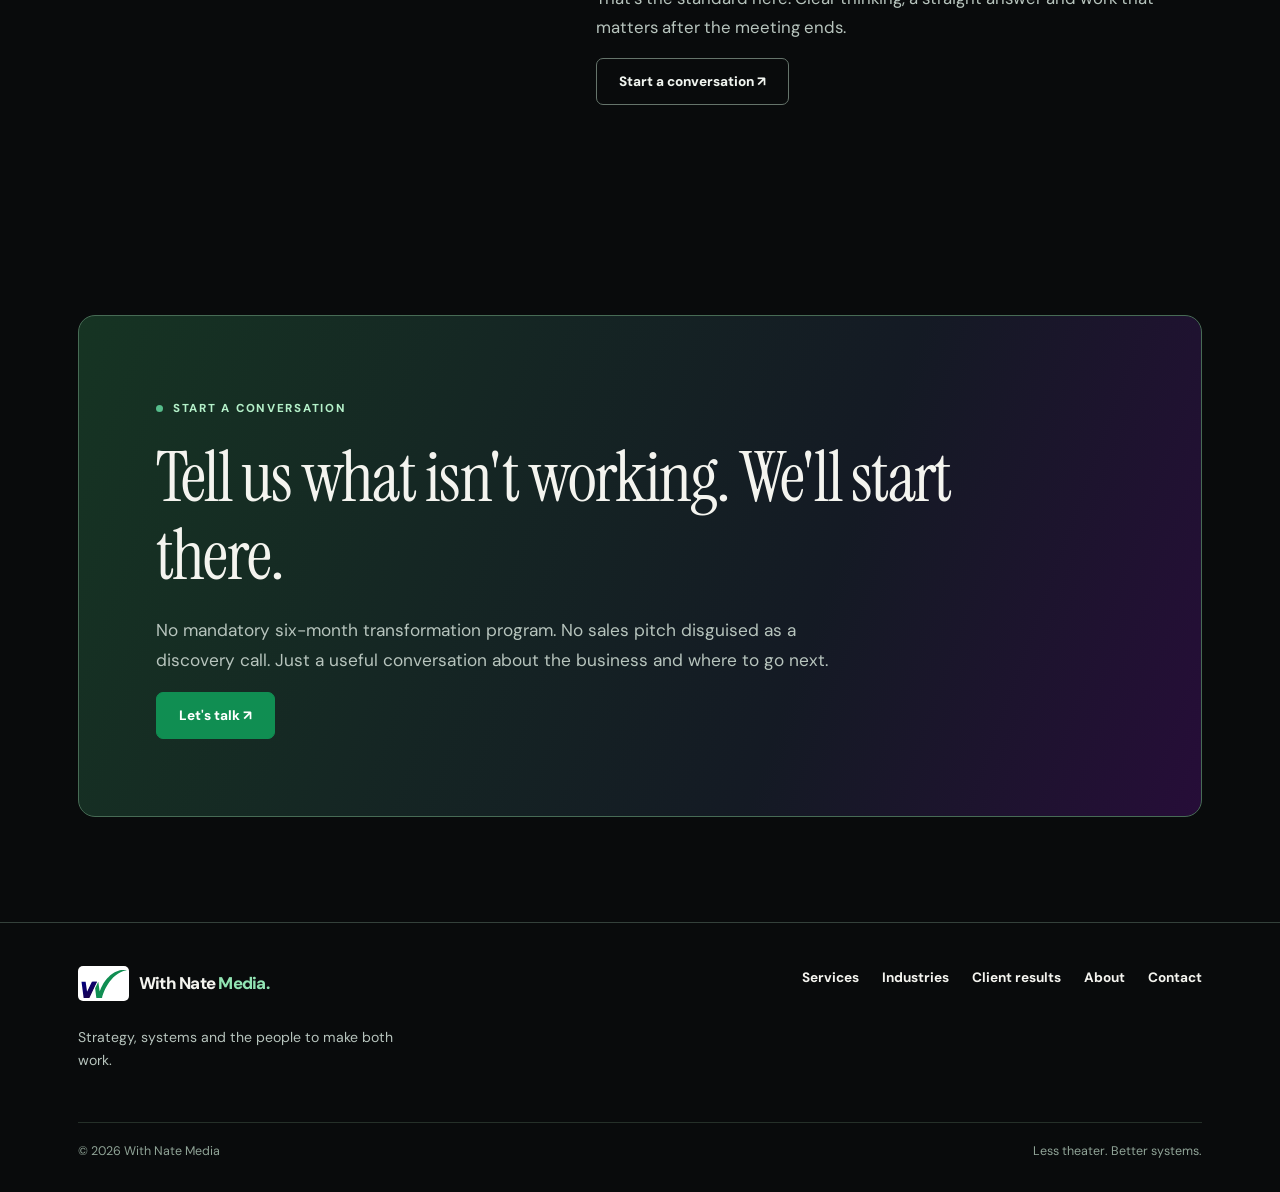
==== commit 95a08d4c: "Remove public-facing booking-link placeholder from homepage" ====
--- a/index.html
+++ b/index.html
@@ -11,5 +11,5 @@
 <section class="section" id="results"><div class="wrap"><div class="section-heading-row"><div class="section-head"><div class="eyebrow">Selected client results</div><h2>Less presentation.<br>More measurable progress.</h2><p>A few examples of the work behind the words. Actual client results vary, and some engagements are confidential.</p></div><a class="btn outline" href="/case-studies.html">See client work ↗</a></div><div class="cards3"><article class="metric-card"><div class="metric">$2K → $15K+</div><h3>Monthly ecommerce revenue</h3><p>Health & wellness commerce: a better customer journey and less manual fulfillment over nine months.</p></article><article class="metric-card"><div class="metric">150 → 2,000</div><h3>Daily active users</h3><p>Confidential wellness platform: growth achieved in 90 days with a clearer infrastructure scaling plan.</p></article><article class="metric-card"><div class="metric">$3M</div><h3>Incremental revenue opportunity</h3><p>Sports & entertainment: a focused product roadmap and a new sponsorship marketplace offering.</p></article></div><p class="small" style="margin-top:23px">Client-reported engagement outcomes; opportunity is not realized revenue. These results are not guarantees.</p></div></section>
 <section class="section border-top"><div class="wrap"><div class="section-head"><div class="eyebrow">How we engage</div><h2>Figure it out.<br>Then make it happen.</h2></div><div class="process-row"><div class="num">01</div><h3>Start with the business.</h3><p>What's breaking, what's stuck, what growth requires, and what you've already tried. No need to pretend everything is fine.</p></div><div class="process-row"><div class="num">02</div><h3>Get under the hood.</h3><p>Through a focused assessment, we dig into the actual product, technology, roadmap, operations and decision-making process.</p></div><div class="process-row"><div class="num">03</div><h3>Right-size the solution.</h3><p>Sometimes you need fractional leadership. Sometimes an engineering team. Sometimes simply a better plan and a stronger owner.</p></div><div class="process-row"><div class="num">04</div><h3>Own the next step.</h3><p>We can stay embedded to lead implementation, build the platform, support the team or guide the transformation.</p></div></div></section>
 <section class="section border-top" id="about"><div class="wrap about-grid"><div><div class="eyebrow">About With Nate Media</div><h2>Built by an operator, not a committee.</h2></div><div><p>With Nate Media is a consultancy led by Nate Dinet, drawing on work across product leadership, technology delivery, transformation and growing businesses.</p><p>We've seen the beautiful roadmaps that go nowhere, the platforms held together by workarounds and the founders who become the escalation path for everything. We also know those problems can be solved—with the right diagnosis, capable people and accountability.</p><p>That's the standard here. Clear thinking, a straight answer and work that matters after the meeting ends.</p><a href="#contact" class="btn outline">Start a conversation ↗</a></div></div></section>
-<section class="section" id="contact"><div class="wrap"><div class="cta"><div class="eyebrow">Start a conversation</div><h2>Tell us what isn't working. We'll start there.</h2><p>No mandatory six-month transformation program. No sales pitch disguised as a discovery call. Just a useful conversation about the business and where to go next.</p><a href="mailto:nd@wnatemedia.com?subject=Let%27s%20talk%20about%20my%20business" class="btn">Let's talk ↗</a><p class="small" style="margin:16px 0 0">Booking link to be connected before launch.</p></div></div></section></main>
+<section class="section" id="contact"><div class="wrap"><div class="cta"><div class="eyebrow">Start a conversation</div><h2>Tell us what isn't working. We'll start there.</h2><p>No mandatory six-month transformation program. No sales pitch disguised as a discovery call. Just a useful conversation about the business and where to go next.</p><a href="mailto:nd@wnatemedia.com?subject=Let%27s%20talk%20about%20my%20business" class="btn">Let's talk ↗</a></div></div></section></main>
 <footer class="footer"><div class="wrap"><div class="cols"><div><a class="brand" href="/"><span class="brand-icon"><img src="/logo-mark.svg" alt=""></span><span class="brand-words">With Nate <em>Media.</em></span></a><p style="max-width:340px;font-size:.88rem;margin-top:17px">Strategy, systems and the people to make both work.</p></div><nav class="footer-nav" aria-label="Footer navigation"><a href="/services.html">Services</a><a href="/industries.html">Industries</a><a href="/case-studies.html">Client results</a><a href="#about">About</a><a href="#contact">Contact</a></nav></div><div class="footer-bottom"><span>© <span id="year"></span> With Nate Media</span><span>Less theater. Better systems.</span></div></div></footer><script>document.getElementById('year').textContent=new Date().getFullYear();</script></body></html>
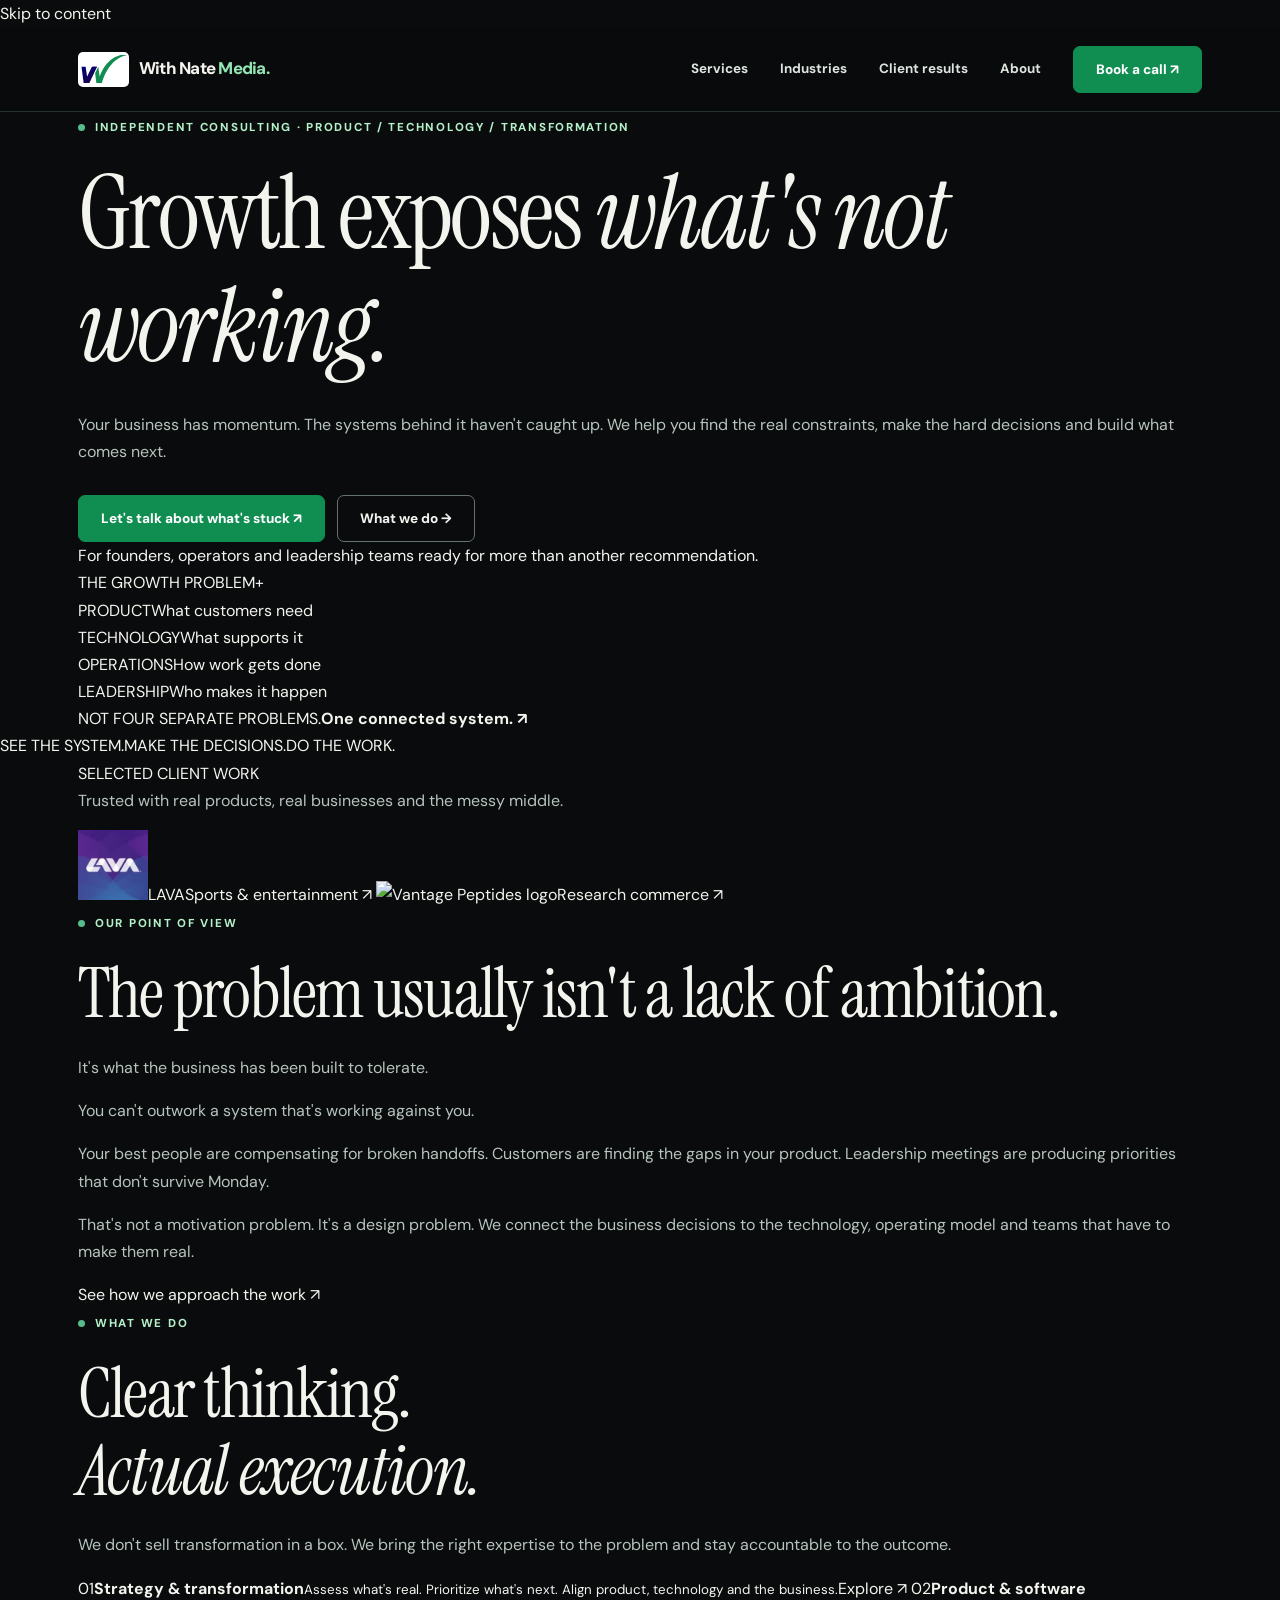
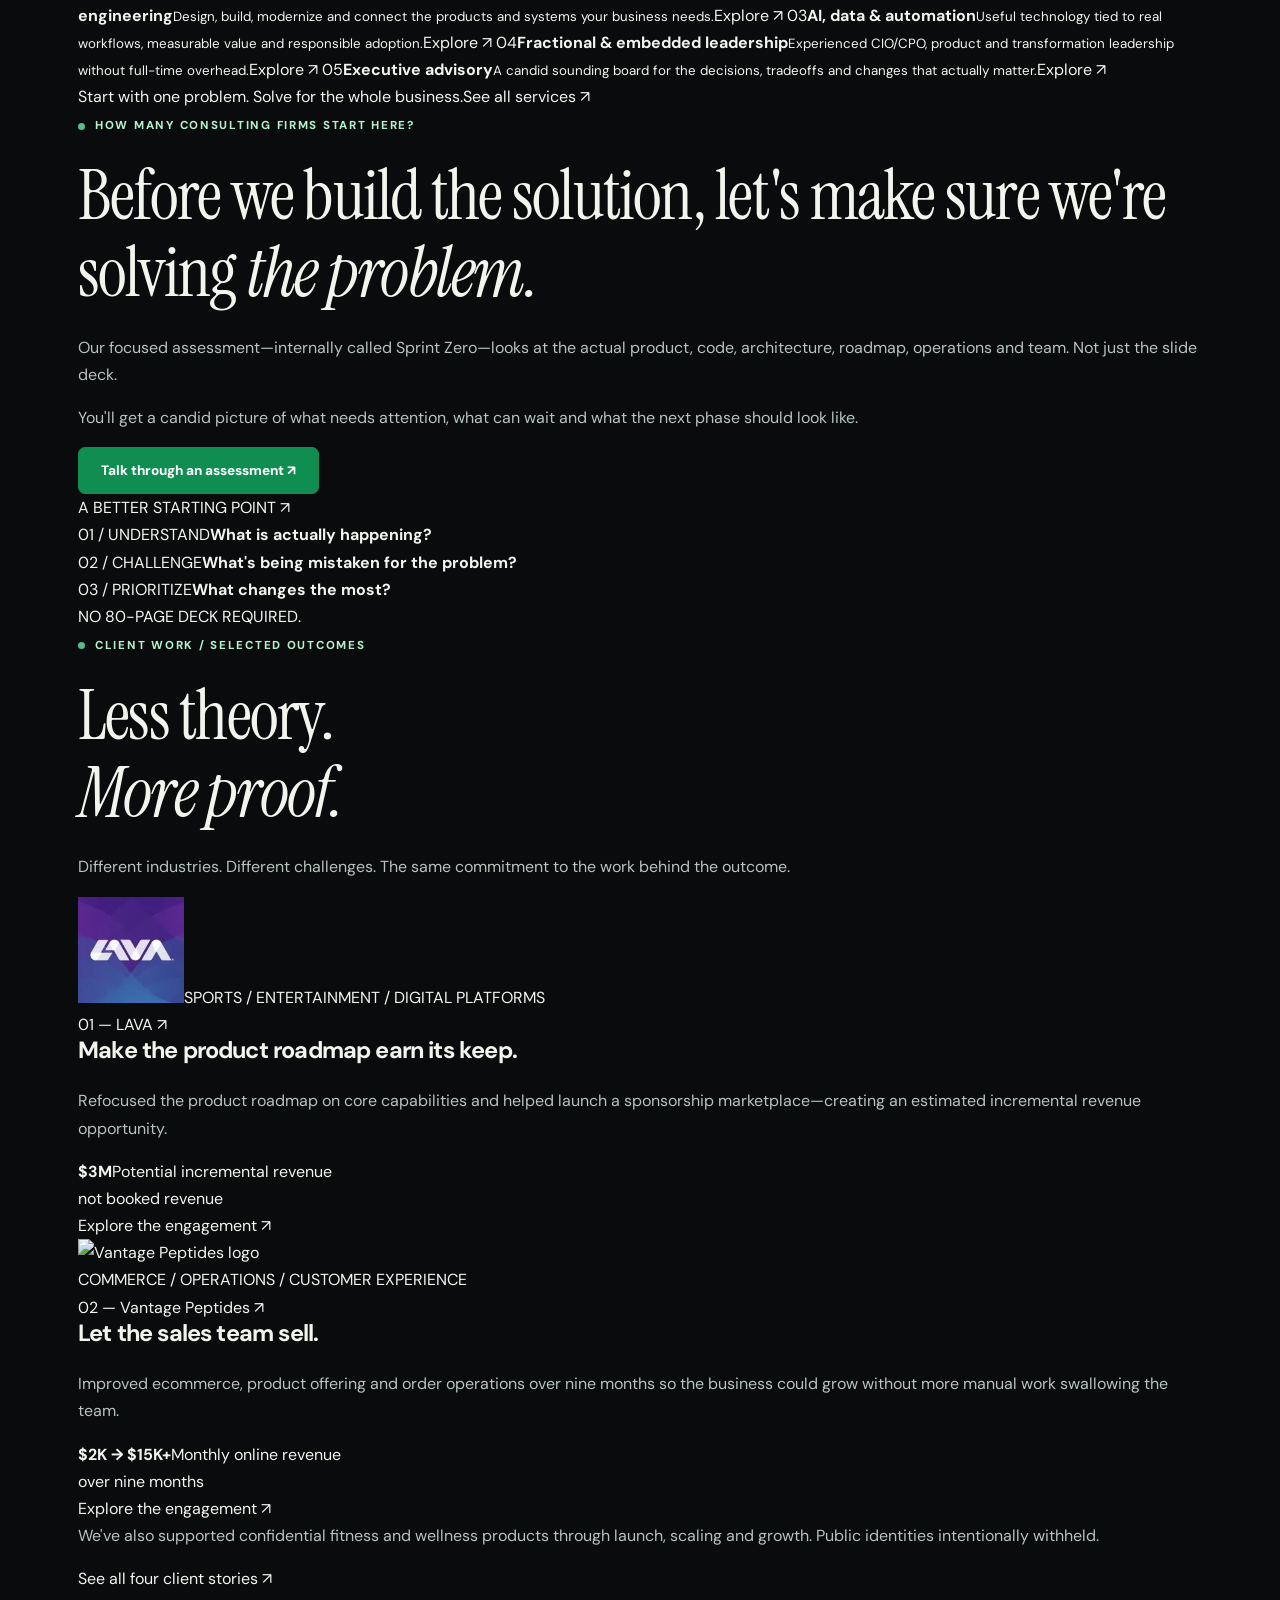
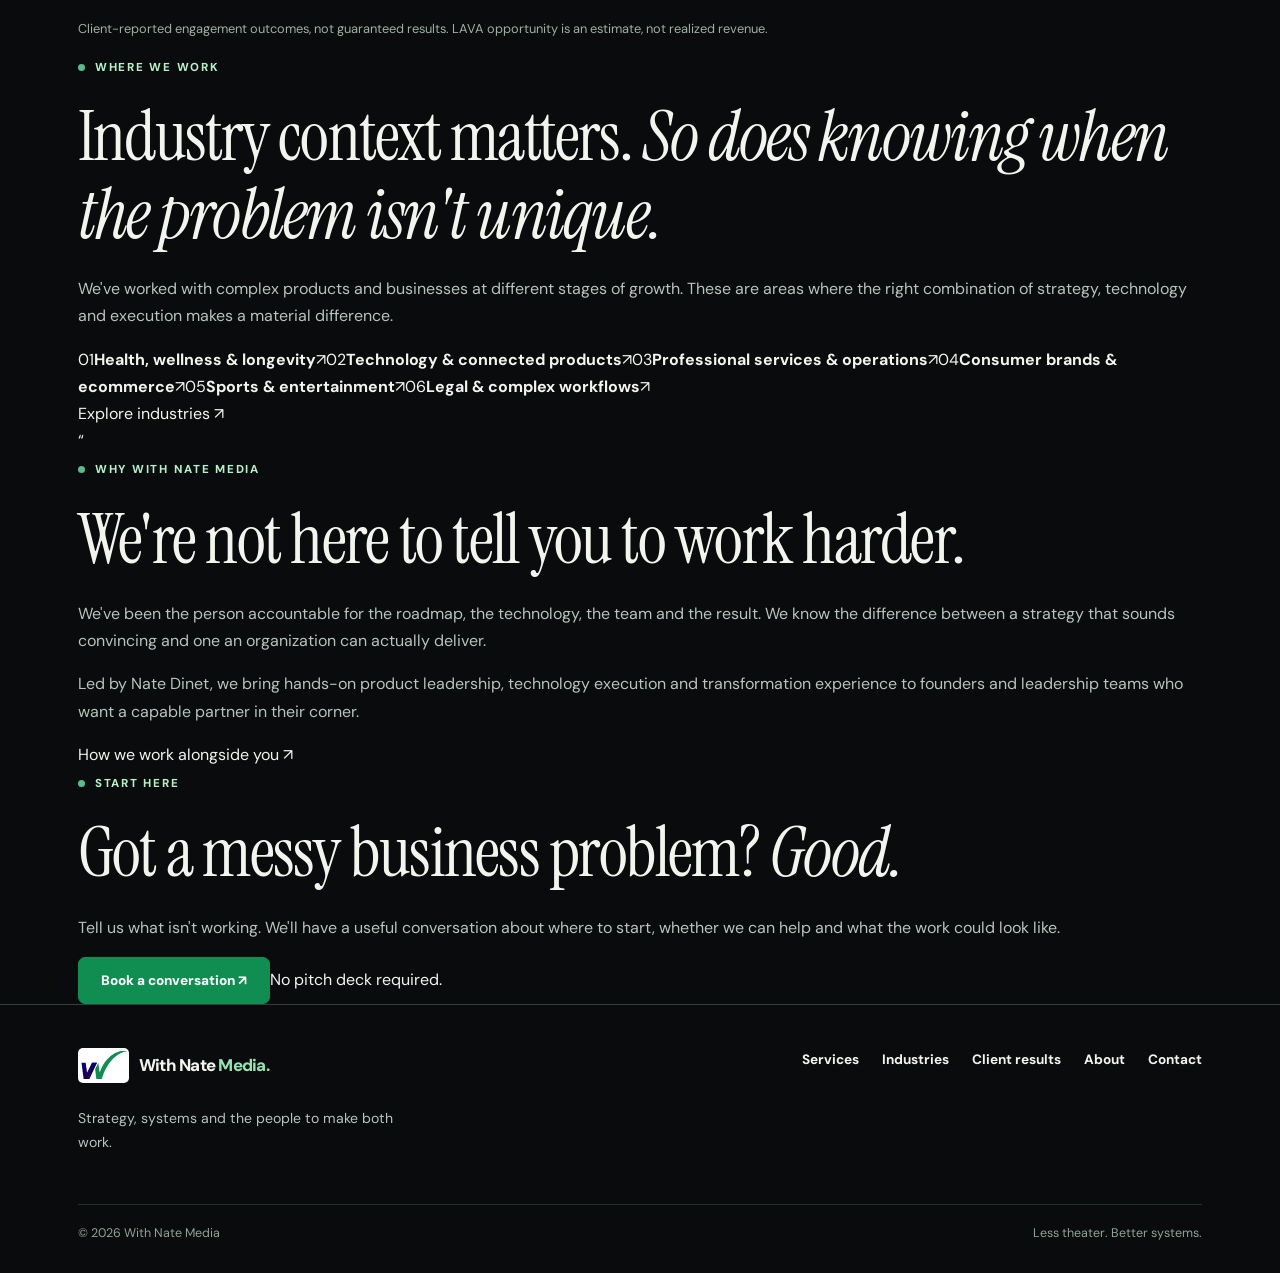
==== commit 57a0c850: "Redesign homepage with editorial consulting POV, client logos, varied sections and booking CTAs" ====
--- a/index.html
+++ b/index.html
@@ -1,15 +1,48 @@
-<!doctype html><html lang="en"><head><meta charset="utf-8"><meta name="viewport" content="width=device-width,initial-scale=1"><meta name="theme-color" content="#090b0c"><meta name="description" content="With Nate Media is a pragmatic product, technology and transformation consultancy. We help growing businesses set direction, build better systems and get the work done."><title>With Nate Media — Technology, Product & Transformation Consulting</title><link rel="icon" type="image/svg+xml" href="/logo-mark.svg"><link rel="stylesheet" href="/styles.css"></head><body>
-<header class="site-header"><nav class="nav wrap" aria-label="Main navigation"><a class="brand" href="/" aria-label="With Nate Media home"><span class="brand-icon"><img src="/logo-mark.svg" alt=""></span><span class="brand-words">With Nate <em>Media.</em></span></a><button class="menu-button" aria-controls="navlinks" aria-expanded="false" onclick="const m=document.getElementById('navlinks');m.classList.toggle('open');this.setAttribute('aria-expanded',m.classList.contains('open'))">Menu ☰</button><div class="navlinks" id="navlinks"><a href="/services.html">Services</a><a href="/industries.html">Industries</a><a href="/case-studies.html">Client results</a><a href="#about">About</a><a href="#contact" class="btn">Let's talk ↗</a></div></nav></header>
-<main><section class="hero"><div class="wrap"><div class="eyebrow">Product, technology & transformation consulting</div><div class="hero-layout"><div><h1>Big plans. <em>Better execution.</em></h1><p>We help founders and growing companies turn complex business problems into better products, stronger technology, smarter operations, and work that actually gets done.</p><div class="hero-actions"><a href="#contact" class="btn">Let's talk about your business ↗</a><a href="/services.html" class="btn outline">Explore our services →</a></div></div><aside class="hero-panel" aria-label="Our approach"><div class="panel-label">How we move businesses forward</div><h3>From the uncomfortable truth to a better way of working.</h3><div class="panel-stage"><span class="stage-num">01</span><div>Find the real constraint.</div></div><div class="panel-stage"><span class="stage-num">02</span><div>Build a plan worth following.</div></div><div class="panel-stage"><span class="stage-num">03</span><div>Put the right people to work.</div></div><div class="panel-stage"><span class="stage-num">04</span><div>Stay until the change sticks.</div></div><p class="panel-foot">No performative transformation theater required.</p></aside></div></div></section>
-<div class="mini-strip"><div class="wrap"><strong>Strategy is only useful when it changes what happens on Monday.</strong><span>Advisory · Engineering · AI & Automation · Fractional Leadership</span></div></div>
-<section class="section"><div class="wrap intro-grid"><div><div class="eyebrow">The problem we solve</div><h2>Your business isn't a collection of separate problems.</h2></div><div><p class="large-copy">The product is behind. The technology is fragile. The team is stretched. And every decision somehow still lands on your desk. <em>Those aren't always four problems. Sometimes they're one system.</em></p><p>We connect business strategy to product, engineering, people and operations. We'll tell you what we see, what matters first, and where to stop wasting money. Then we help do the work.</p></div></div></section>
-<section class="section border-top" id="services"><div class="wrap"><div class="section-heading-row"><div class="section-head"><div class="eyebrow">Our services</div><h2>Advisory thinking.<br>Roll-up-your-sleeves delivery.</h2><p>Start with a stubborn business challenge. We bring the right combination of strategy, leadership and technical execution—not a predetermined list of things to sell you.</p></div><a class="btn outline" href="/services.html">All services ↗</a></div>
-<div class="featured-service"><div><div class="eyebrow muted">Start here / Strategy & transformation</div><h3>First, make sure we're solving the right problem.</h3><p>We assess your product roadmap, technology, data, workflows and team to uncover the real constraints. The outcome isn't another impressive deck. It's a practical sequence of decisions and work.</p><div class="tags"><span class="tag">Technology assessments</span><span class="tag">Product strategy</span><span class="tag">Transformation roadmaps</span><span class="tag">Architecture reviews</span></div></div><div class="offer-card"><div class="panel-label">The way in</div><h4>Clarity before commitment.</h4><p>Our Sprint Zero assessment is a focused diagnostic. We get into the details, identify risk and opportunity, and show you what a sensible next move looks like.</p><a class="arrow-link" href="/services.html#assessment">See the assessment approach ↗</a></div></div>
-<div class="cards3"><article class="tile"><div class="small-top">Build / Product engineering</div><h3>Build the product. Fix the foundation.</h3><p>Applications, digital experiences, integrations, modern architecture and engineering support. Because the roadmap doesn't ship itself.</p><a href="/services.html#engineering" class="arrow-link">Explore engineering ↗</a></article><article class="tile"><div class="small-top">Improve / Data, AI & automation</div><h3>Put technology to work where it counts.</h3><p>Useful AI, connected data and smarter workflows built around actual business outcomes. Not AI for the sake of announcing AI.</p><a href="/services.html#ai" class="arrow-link">Explore AI & data ↗</a></article><article class="tile"><div class="small-top">Lead / Fractional leadership</div><h3>Senior leadership without the full-time overhead.</h3><p>Fractional CIO/CPO leadership, transformation ownership, engineering teams and executive advisory when you need judgment and capacity.</p><a href="/services.html#leadership" class="arrow-link">Explore leadership ↗</a></article></div></div></section>
-<section class="section light-band" id="industries"><div class="wrap"><div class="section-heading-row"><div class="section-head"><div class="eyebrow">Industries</div><h2>Different businesses.<br>Familiar headaches.</h2><p>We work where products, technology, people and growth collide. The industry changes. The hard questions are often remarkably similar.</p></div><a href="/industries.html" class="btn outline" style="color:#183125;border-color:#687d70">All industries ↗</a></div><div class="cards3"><a href="/industries.html#health" class="industry-card"><span class="small-top">01 / Health & wellness</span><h3>Health, wellness & longevity</h3><p>Digital experiences, commerce, connected products and operations built to grow.</p><span class="arrow-link">Where we help ↗</span></a><a href="/industries.html#software" class="industry-card"><span class="small-top">02 / High-tech</span><h3>Technology & software</h3><p>From MVP cleanup to product-market fit, platform resilience and scalable delivery.</p><span class="arrow-link">Where we help ↗</span></a><a href="/industries.html#professional" class="industry-card"><span class="small-top">03 / Business operations</span><h3>Professional services</h3><p>Cleaner operations, more connected systems and less work trapped in spreadsheets.</p><span class="arrow-link">Where we help ↗</span></a><a href="/industries.html#commerce" class="industry-card"><span class="small-top">04 / Customer experience</span><h3>Commerce & consumer brands</h3><p>Better paths from discovery to purchase, fulfillment and repeat business.</p><span class="arrow-link">Where we help ↗</span></a><a href="/industries.html#sports" class="industry-card"><span class="small-top">05 / Digital platforms</span><h3>Sports & entertainment</h3><p>Marketplace strategy, new revenue models and experiences people come back to.</p><span class="arrow-link">Where we help ↗</span></a><a href="/industries.html#regulated" class="industry-card"><span class="small-top">06 / Complex workflows</span><h3>Regulated & legal operations</h3><p>Product and process design where accuracy, review and human judgment matter.</p><span class="arrow-link">Where we help ↗</span></a></div></div></section>
-<section class="quote-band"><div class="wrap"><div class="eyebrow">Why this approach works</div><div class="quote">“The best strategy in the world is worthless if the systems underneath it <em>keep producing the same problems.</em>”</div><p style="margin:23px 0 0">Our job is to change the conditions—not just ask people to work harder.</p></div></section>
-<section class="section" id="results"><div class="wrap"><div class="section-heading-row"><div class="section-head"><div class="eyebrow">Selected client results</div><h2>Less presentation.<br>More measurable progress.</h2><p>A few examples of the work behind the words. Actual client results vary, and some engagements are confidential.</p></div><a class="btn outline" href="/case-studies.html">See client work ↗</a></div><div class="cards3"><article class="metric-card"><div class="metric">$2K → $15K+</div><h3>Monthly ecommerce revenue</h3><p>Health & wellness commerce: a better customer journey and less manual fulfillment over nine months.</p></article><article class="metric-card"><div class="metric">150 → 2,000</div><h3>Daily active users</h3><p>Confidential wellness platform: growth achieved in 90 days with a clearer infrastructure scaling plan.</p></article><article class="metric-card"><div class="metric">$3M</div><h3>Incremental revenue opportunity</h3><p>Sports & entertainment: a focused product roadmap and a new sponsorship marketplace offering.</p></article></div><p class="small" style="margin-top:23px">Client-reported engagement outcomes; opportunity is not realized revenue. These results are not guarantees.</p></div></section>
-<section class="section border-top"><div class="wrap"><div class="section-head"><div class="eyebrow">How we engage</div><h2>Figure it out.<br>Then make it happen.</h2></div><div class="process-row"><div class="num">01</div><h3>Start with the business.</h3><p>What's breaking, what's stuck, what growth requires, and what you've already tried. No need to pretend everything is fine.</p></div><div class="process-row"><div class="num">02</div><h3>Get under the hood.</h3><p>Through a focused assessment, we dig into the actual product, technology, roadmap, operations and decision-making process.</p></div><div class="process-row"><div class="num">03</div><h3>Right-size the solution.</h3><p>Sometimes you need fractional leadership. Sometimes an engineering team. Sometimes simply a better plan and a stronger owner.</p></div><div class="process-row"><div class="num">04</div><h3>Own the next step.</h3><p>We can stay embedded to lead implementation, build the platform, support the team or guide the transformation.</p></div></div></section>
-<section class="section border-top" id="about"><div class="wrap about-grid"><div><div class="eyebrow">About With Nate Media</div><h2>Built by an operator, not a committee.</h2></div><div><p>With Nate Media is a consultancy led by Nate Dinet, drawing on work across product leadership, technology delivery, transformation and growing businesses.</p><p>We've seen the beautiful roadmaps that go nowhere, the platforms held together by workarounds and the founders who become the escalation path for everything. We also know those problems can be solved—with the right diagnosis, capable people and accountability.</p><p>That's the standard here. Clear thinking, a straight answer and work that matters after the meeting ends.</p><a href="#contact" class="btn outline">Start a conversation ↗</a></div></div></section>
-<section class="section" id="contact"><div class="wrap"><div class="cta"><div class="eyebrow">Start a conversation</div><h2>Tell us what isn't working. We'll start there.</h2><p>No mandatory six-month transformation program. No sales pitch disguised as a discovery call. Just a useful conversation about the business and where to go next.</p><a href="mailto:nd@wnatemedia.com?subject=Let%27s%20talk%20about%20my%20business" class="btn">Let's talk ↗</a></div></div></section></main>
-<footer class="footer"><div class="wrap"><div class="cols"><div><a class="brand" href="/"><span class="brand-icon"><img src="/logo-mark.svg" alt=""></span><span class="brand-words">With Nate <em>Media.</em></span></a><p style="max-width:340px;font-size:.88rem;margin-top:17px">Strategy, systems and the people to make both work.</p></div><nav class="footer-nav" aria-label="Footer navigation"><a href="/services.html">Services</a><a href="/industries.html">Industries</a><a href="/case-studies.html">Client results</a><a href="#about">About</a><a href="#contact">Contact</a></nav></div><div class="footer-bottom"><span>© <span id="year"></span> With Nate Media</span><span>Less theater. Better systems.</span></div></div></footer><script>document.getElementById('year').textContent=new Date().getFullYear();</script></body></html>+<!doctype html><html lang="en"><head><meta charset="utf-8"><meta name="viewport" content="width=device-width,initial-scale=1"><meta name="theme-color" content="#090b0c"><meta name="description" content="With Nate Media helps growing companies align strategy, technology, product and operations. Practical consulting, fractional leadership, engineering, AI and transformation."><title>With Nate Media | Strategy, Technology & Real Execution</title><link rel="icon" type="image/svg+xml" href="/logo-mark.svg"><meta property="og:type" content="website"><meta property="og:title" content="With Nate Media | Better systems. Real execution."><meta property="og:description" content="You don't need another strategy deck. You need the right strategy, technology and people to make progress stick."><meta property="og:url" content="https://with-nate-media-website.vercel.app/"><link rel="stylesheet" href="/styles.css"></head><body><a class="skip" href="#main">Skip to content</a>
+<header class="site-header"><nav class="nav wrap" aria-label="Main navigation"><a class="brand" href="/" aria-label="With Nate Media home"><span class="brand-icon"><img src="/logo-mark.svg" alt=""></span><span class="brand-words">With Nate <em>Media.</em></span></a><button class="menu-button" aria-controls="navlinks" aria-expanded="false" onclick="const m=document.getElementById('navlinks');m.classList.toggle('open');this.setAttribute('aria-expanded',m.classList.contains('open'))">Menu ☰</button><div class="navlinks" id="navlinks"><a href="/services.html">Services</a><a href="/industries.html">Industries</a><a href="/case-studies.html">Client results</a><a href="#about">About</a><a href="https://link.roimachine.us/widget/bookings/wnm-get-in-touch" target="_blank" rel="noopener noreferrer" class="btn">Book a call ↗</a></div></nav></header>
+<main id="main">
+<section class="hero-v3">
+  <div class="hero-grid-art" aria-hidden="true"></div>
+  <div class="wrap hero-v3-layout">
+    <div class="hero-v3-copy">
+      <div class="eyebrow">Independent consulting · Product / Technology / Transformation</div>
+      <h1>Growth exposes <em>what's not working.</em></h1>
+      <p class="hero-lede">Your business has momentum. The systems behind it haven't caught up. We help you find the real constraints, make the hard decisions and build what comes next.</p>
+      <div class="hero-actions"><a class="btn " href="https://link.roimachine.us/widget/bookings/wnm-get-in-touch" target="_blank" rel="noopener noreferrer">Let's talk about what's stuck ↗</a><a class="btn outline" href="/services.html">What we do →</a></div>
+      <div class="hero-footline"><span class="green-dot"></span>For founders, operators and leadership teams ready for more than another recommendation.</div>
+    </div>
+    <div class="hero-v3-graphic" aria-label="Strategy, systems and execution work together">
+      <div class="diagram-top"><span>THE GROWTH PROBLEM</span><span class="diagram-plus">+</span></div>
+      <div class="diagram-center"><div class="diagram-node node-a">PRODUCT<span>What customers need</span></div><div class="diagram-node node-b">TECHNOLOGY<span>What supports it</span></div><div class="diagram-node node-c">OPERATIONS<span>How work gets done</span></div><div class="diagram-node node-d">LEADERSHIP<span>Who makes it happen</span></div></div>
+      <div class="diagram-bottom"><span>NOT FOUR SEPARATE PROBLEMS.</span><strong>One connected system. <span>↗</span></strong></div>
+    </div>
+  </div>
+  <div class="hero-bottom-rail"><span>SEE THE SYSTEM.</span><span>MAKE THE DECISIONS.</span><span>DO THE WORK.</span></div>
+</section>
+<section class="client-rail" aria-label="Selected clients">
+ <div class="wrap client-rail-layout"><div class="rail-intro"><span class="mini-label">SELECTED CLIENT WORK</span><p>Trusted with real products, real businesses and the messy middle.</p></div>
+ <a class="rail-client lava-rail" href="https://www.lava.ai/" target="_blank" rel="noopener noreferrer" aria-label="Visit LAVA's website"><img src="/assets/lava-logo.webp" width="70" height="70" alt="LAVA logo"><span>LAVA<span class="rail-site">Sports & entertainment <span aria-hidden="true">↗</span></span></span></a>
+ <a class="rail-client vantage-rail" href="https://vantagepeptides.com/" target="_blank" rel="noopener noreferrer" aria-label="Visit Vantage Peptides' website"><span class="vantage-mark-wrap"><img src="/assets/vantage-logo.png" width="245" height="26" alt="Vantage Peptides logo"></span><span class="rail-site">Research commerce <span aria-hidden="true">↗</span></span></a>
+ </div>
+</section>
+<section class="pov-section" id="point-of-view"><div class="wrap pov-layout"><div class="pov-left"><div class="eyebrow">Our point of view</div><h2>The problem usually isn't a lack of ambition.</h2><p class="pov-sub">It's what the business has been built to tolerate.</p></div><div class="pov-right"><p class="pov-statement">You can't outwork a system that's working against you.</p><p>Your best people are compensating for broken handoffs. Customers are finding the gaps in your product. Leadership meetings are producing priorities that don't survive Monday.</p><p>That's not a motivation problem. It's a design problem. We connect the business decisions to the technology, operating model and teams that have to make them real.</p><a class="text-link dark-link" href="/services.html">See how we approach the work <span>↗</span></a></div></div></section>
+<section class="v3-services" id="services"><div class="wrap"><div class="v3-services-heading"><div><div class="eyebrow">What we do</div><h2>Clear thinking.<br><em>Actual execution.</em></h2></div><p>We don't sell transformation in a box. We bring the right expertise to the problem and stay accountable to the outcome.</p></div>
+ <div class="v3-service-list">
+  <a href="/services.html#assessment" class="service-line"><span class="service-n">01</span><span><strong>Strategy & transformation</strong><small>Assess what's real. Prioritize what's next. Align product, technology and the business.</small></span><span class="service-link">Explore ↗</span></a>
+  <a href="/services.html#engineering" class="service-line"><span class="service-n">02</span><span><strong>Product & software engineering</strong><small>Design, build, modernize and connect the products and systems your business needs.</small></span><span class="service-link">Explore ↗</span></a>
+  <a href="/services.html#ai" class="service-line"><span class="service-n">03</span><span><strong>AI, data & automation</strong><small>Useful technology tied to real workflows, measurable value and responsible adoption.</small></span><span class="service-link">Explore ↗</span></a>
+  <a href="/services.html#leadership" class="service-line"><span class="service-n">04</span><span><strong>Fractional & embedded leadership</strong><small>Experienced CIO/CPO, product and transformation leadership without full-time overhead.</small></span><span class="service-link">Explore ↗</span></a>
+  <a href="/services.html#coaching" class="service-line"><span class="service-n">05</span><span><strong>Executive advisory</strong><small>A candid sounding board for the decisions, tradeoffs and changes that actually matter.</small></span><span class="service-link">Explore ↗</span></a>
+ </div><div class="v3-section-end"><span>Start with one problem. Solve for the whole business.</span><a class="text-link" href="/services.html">See all services ↗</a></div>
+</div></section>
+<section class="diagnostic" id="assessment"><div class="wrap diagnostic-layout"><div><div class="eyebrow">How many consulting firms start here?</div><h2>Before we build the solution, let's make sure we're solving <em>the problem.</em></h2><p>Our focused assessment—internally called Sprint Zero—looks at the actual product, code, architecture, roadmap, operations and team. Not just the slide deck.</p><p>You'll get a candid picture of what needs attention, what can wait and what the next phase should look like.</p><a class="btn dark-action" href="https://link.roimachine.us/widget/bookings/wnm-get-in-touch" target="_blank" rel="noopener noreferrer">Talk through an assessment ↗</a></div><div class="diagnostic-board"><div class="board-top">A BETTER STARTING POINT <span>↗</span></div><div class="board-row"><span>01 / UNDERSTAND</span><strong>What is actually happening?</strong></div><div class="board-row"><span>02 / CHALLENGE</span><strong>What's being mistaken for the problem?</strong></div><div class="board-row"><span>03 / PRIORITIZE</span><strong>What changes the most?</strong></div><div class="board-bottom">NO 80-PAGE DECK REQUIRED.</div></div></div></section>
+<section class="work-section" id="results"><div class="wrap"><div class="work-header"><div><div class="eyebrow">Client work / Selected outcomes</div><h2>Less theory.<br><em>More proof.</em></h2></div><p>Different industries. Different challenges. The same commitment to the work behind the outcome.</p></div>
+ <div class="work-feature-grid">
+  <article class="work-feature"><div class="work-identity lava-bg"><img src="/assets/lava-logo.webp" alt="LAVA logo" width="106" height="106"><span>SPORTS / ENTERTAINMENT / DIGITAL PLATFORMS</span></div><div class="work-copy"><div class="work-topline">01 — <a href="https://www.lava.ai/" target="_blank" rel="noopener noreferrer">LAVA ↗</a></div><h3>Make the product roadmap earn its keep.</h3><p>Refocused the product roadmap on core capabilities and helped launch a sponsorship marketplace—creating an estimated incremental revenue opportunity.</p><div class="work-stat"><strong>$3M</strong><span>Potential incremental revenue<br>not booked revenue</span></div><a href="/case-studies.html#lava" class="text-link dark-link">Explore the engagement ↗</a></div></article>
+  <article class="work-feature"><div class="work-identity vantage-bg"><div class="vantage-feature-mark"><img src="/assets/vantage-logo.png" alt="Vantage Peptides logo" width="300" height="28"></div><span>COMMERCE / OPERATIONS / CUSTOMER EXPERIENCE</span></div><div class="work-copy"><div class="work-topline">02 — <a href="https://vantagepeptides.com/" target="_blank" rel="noopener noreferrer">Vantage Peptides ↗</a></div><h3>Let the sales team sell.</h3><p>Improved ecommerce, product offering and order operations over nine months so the business could grow without more manual work swallowing the team.</p><div class="work-stat"><strong>$2K → $15K+</strong><span>Monthly online revenue<br>over nine months</span></div><a href="/case-studies.html#vantage" class="text-link dark-link">Explore the engagement ↗</a></div></article>
+ </div><div class="work-bottom"><p>We've also supported confidential fitness and wellness products through launch, scaling and growth. Public identities intentionally withheld.</p><a class="text-link dark-link" href="/case-studies.html">See all four client stories ↗</a></div><p class="disclaimer">Client-reported engagement outcomes, not guaranteed results. LAVA opportunity is an estimate, not realized revenue.</p></div></section>
+<section class="industries-v3" id="industries"><div class="wrap"><div class="industries-intro"><div><div class="eyebrow">Where we work</div><h2>Industry context matters. <em>So does knowing when the problem isn't unique.</em></h2></div><p>We've worked with complex products and businesses at different stages of growth. These are areas where the right combination of strategy, technology and execution makes a material difference.</p></div><div class="industry-list"><a href="/industries.html#health"><span>01</span><strong>Health, wellness & longevity</strong><span>↗</span></a><a href="/industries.html#software"><span>02</span><strong>Technology & connected products</strong><span>↗</span></a><a href="/industries.html#professional"><span>03</span><strong>Professional services & operations</strong><span>↗</span></a><a href="/industries.html#commerce"><span>04</span><strong>Consumer brands & ecommerce</strong><span>↗</span></a><a href="/industries.html#sports"><span>05</span><strong>Sports & entertainment</strong><span>↗</span></a><a href="/industries.html#regulated"><span>06</span><strong>Legal & complex workflows</strong><span>↗</span></a></div><a class="text-link dark-link" href="/industries.html">Explore industries ↗</a></div></section>
+<section class="operator-v3" id="about"><div class="wrap operator-layout"><div class="operator-mark">“</div><div><div class="eyebrow">Why With Nate Media</div><h2>We're not here to tell you to work harder.</h2><p>We've been the person accountable for the roadmap, the technology, the team and the result. We know the difference between a strategy that sounds convincing and one an organization can actually deliver.</p><p>Led by Nate Dinet, we bring hands-on product leadership, technology execution and transformation experience to founders and leadership teams who want a capable partner in their corner.</p><a class="text-link" href="/services.html#leadership">How we work alongside you ↗</a></div></div></section>
+<section class="contact-v3" id="contact"><div class="wrap"><div class="contact-v3-card"><div class="eyebrow">Start here</div><h2>Got a messy business problem? <em>Good.</em></h2><p>Tell us what isn't working. We'll have a useful conversation about where to start, whether we can help and what the work could look like.</p><a class="btn contact-button" href="https://link.roimachine.us/widget/bookings/wnm-get-in-touch" target="_blank" rel="noopener noreferrer">Book a conversation ↗</a><span class="contact-fine">No pitch deck required.</span></div></div></section>
+</main>
+<footer class="footer"><div class="wrap"><div class="cols"><div><a class="brand" href="/"><span class="brand-icon"><img src="/logo-mark.svg" alt=""></span><span class="brand-words">With Nate <em>Media.</em></span></a><p style="max-width:340px;font-size:.88rem;margin-top:17px">Strategy, systems and the people to make both work.</p></div><nav class="footer-nav" aria-label="Footer navigation"><a href="/services.html">Services</a><a href="/industries.html">Industries</a><a href="/case-studies.html">Client results</a><a href="#about">About</a><a href="https://link.roimachine.us/widget/bookings/wnm-get-in-touch" target="_blank" rel="noopener noreferrer">Contact</a></nav></div><div class="footer-bottom"><span>© <span id="year"></span> With Nate Media</span><span>Less theater. Better systems.</span></div></div></footer><script>document.getElementById('year').textContent=new Date().getFullYear();</script></body></html>
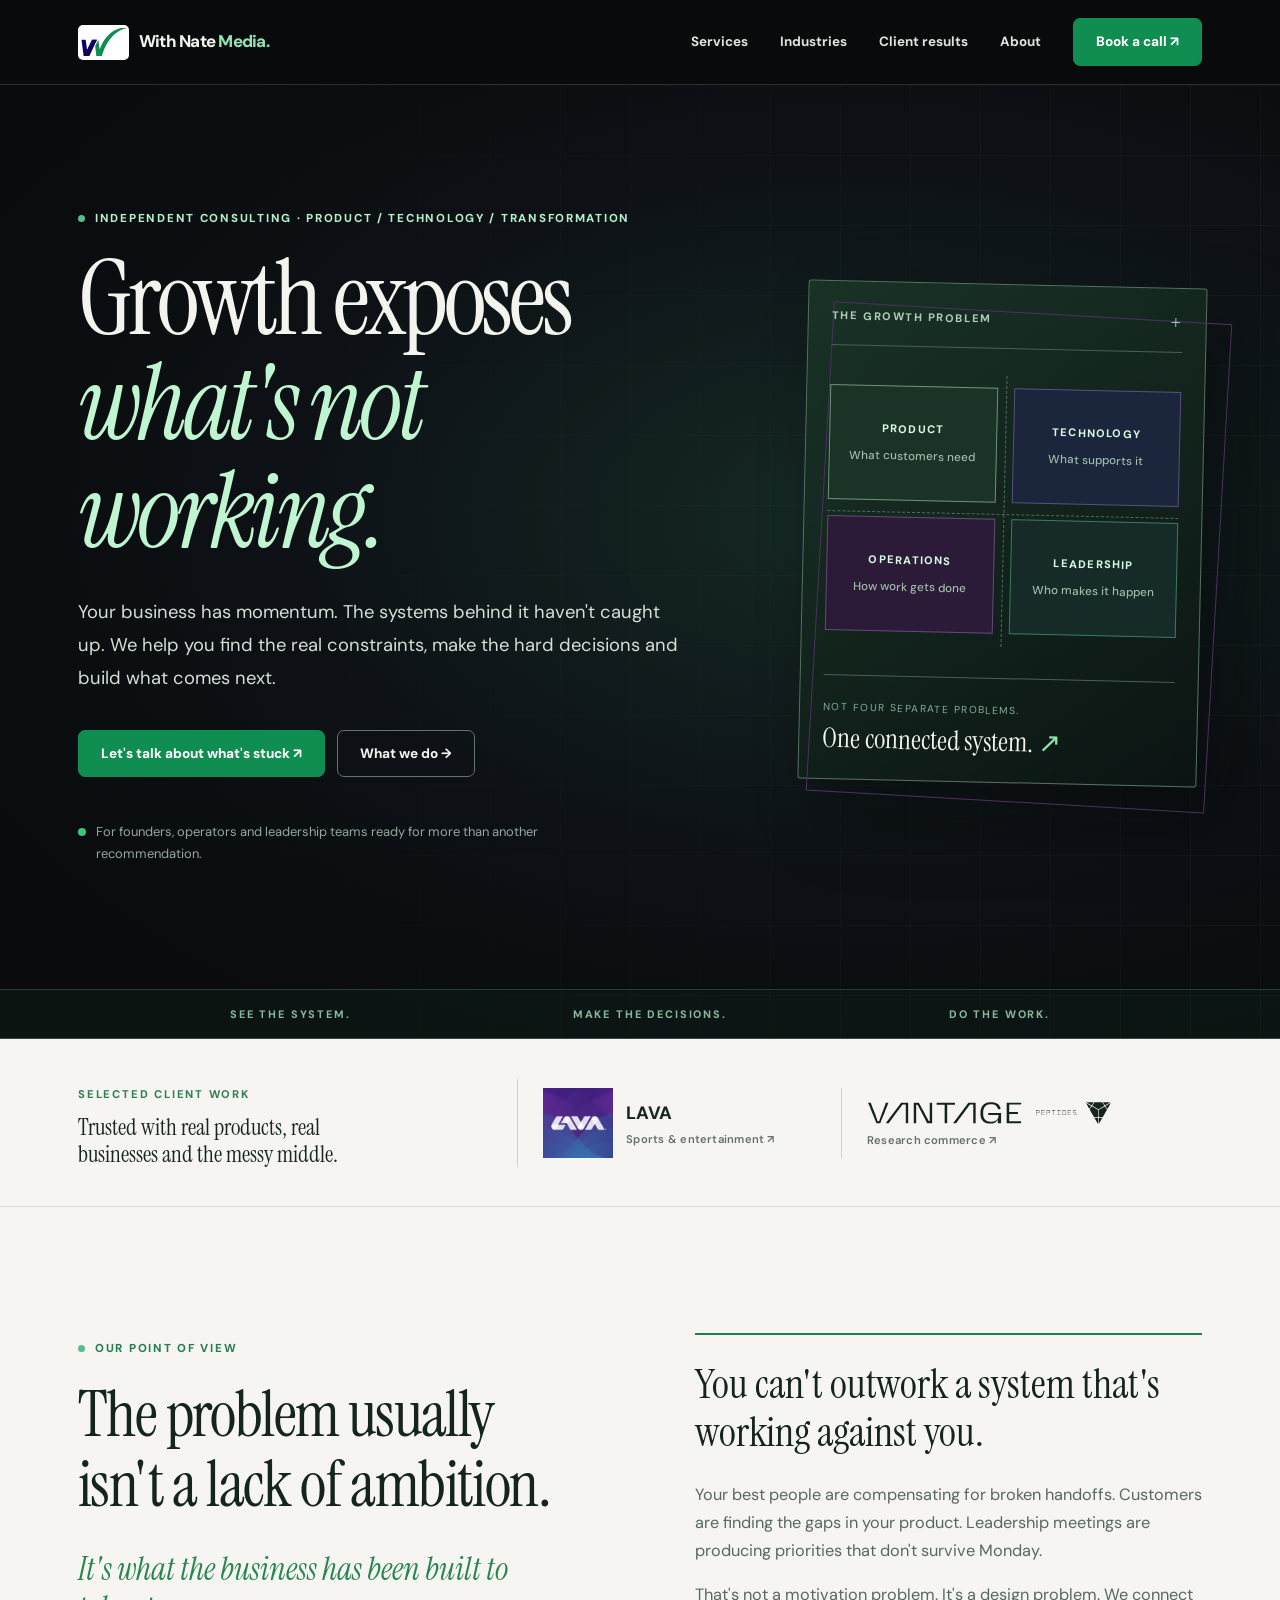
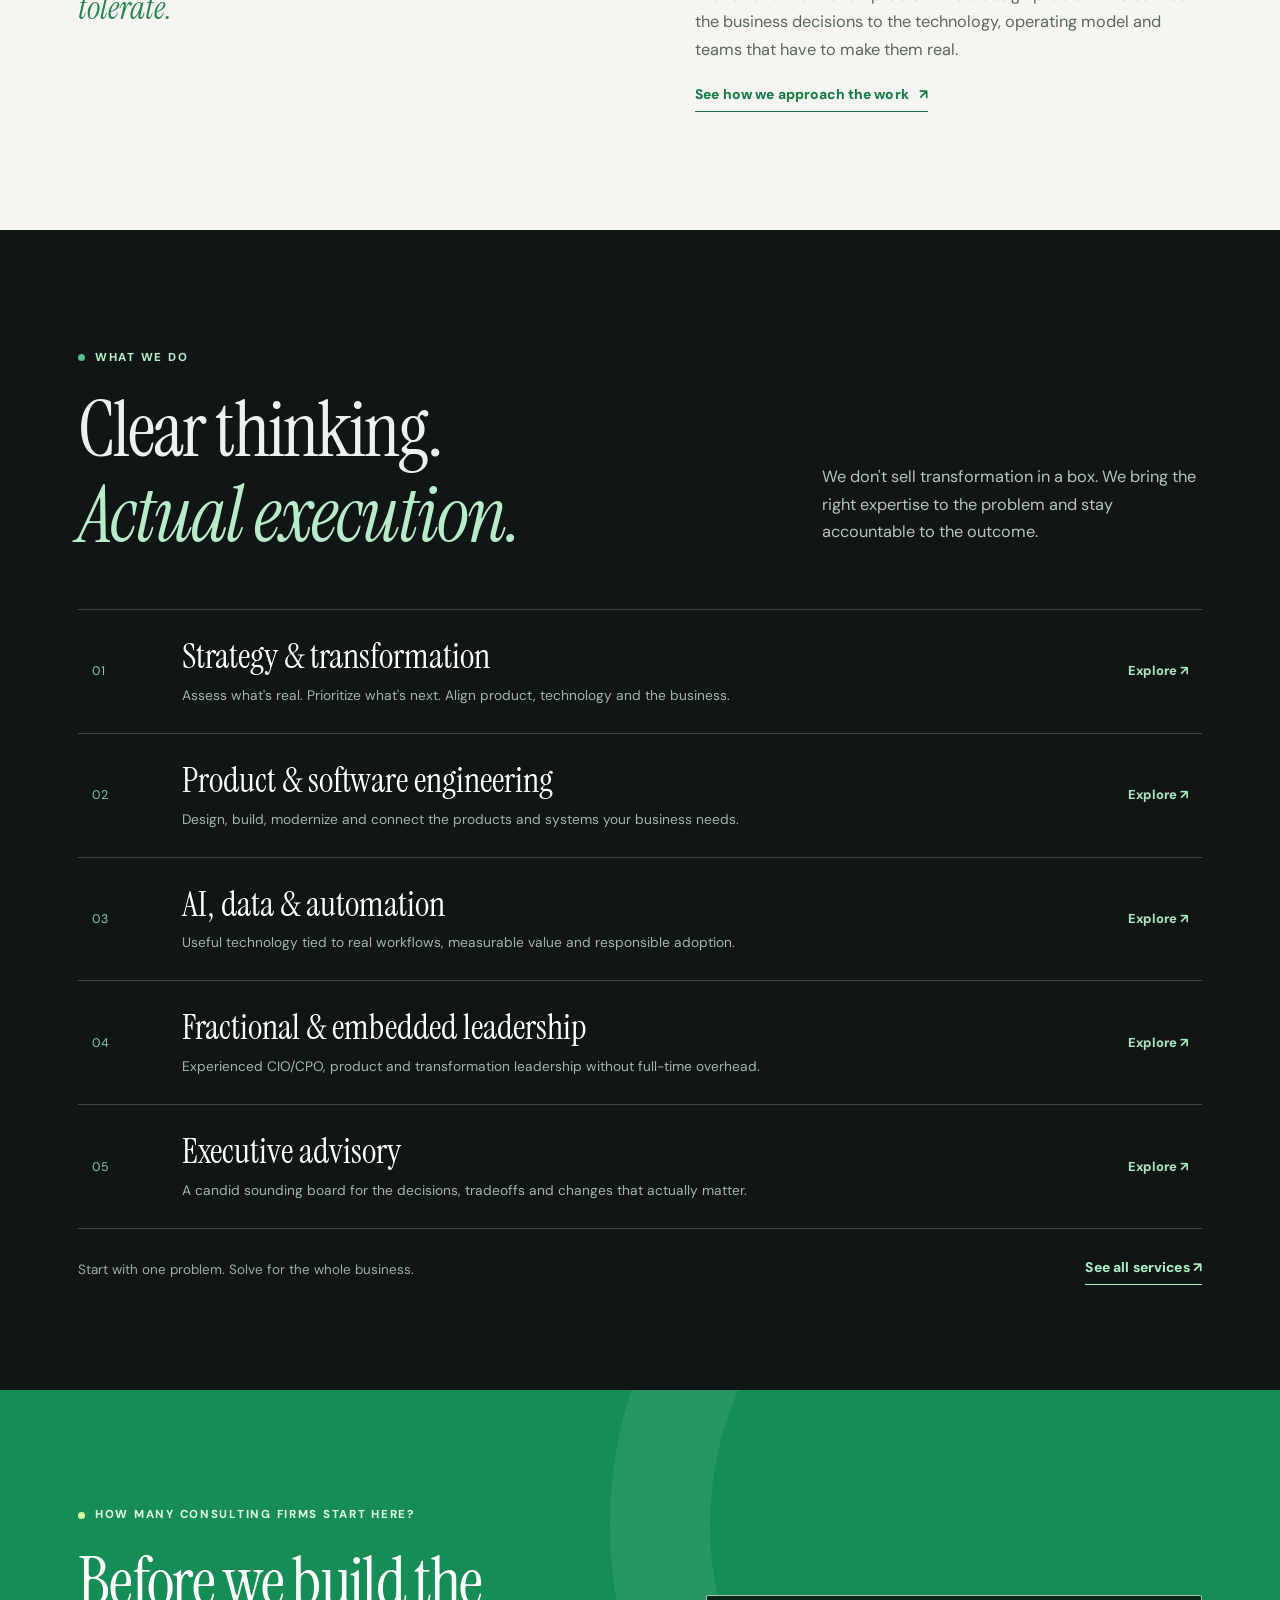
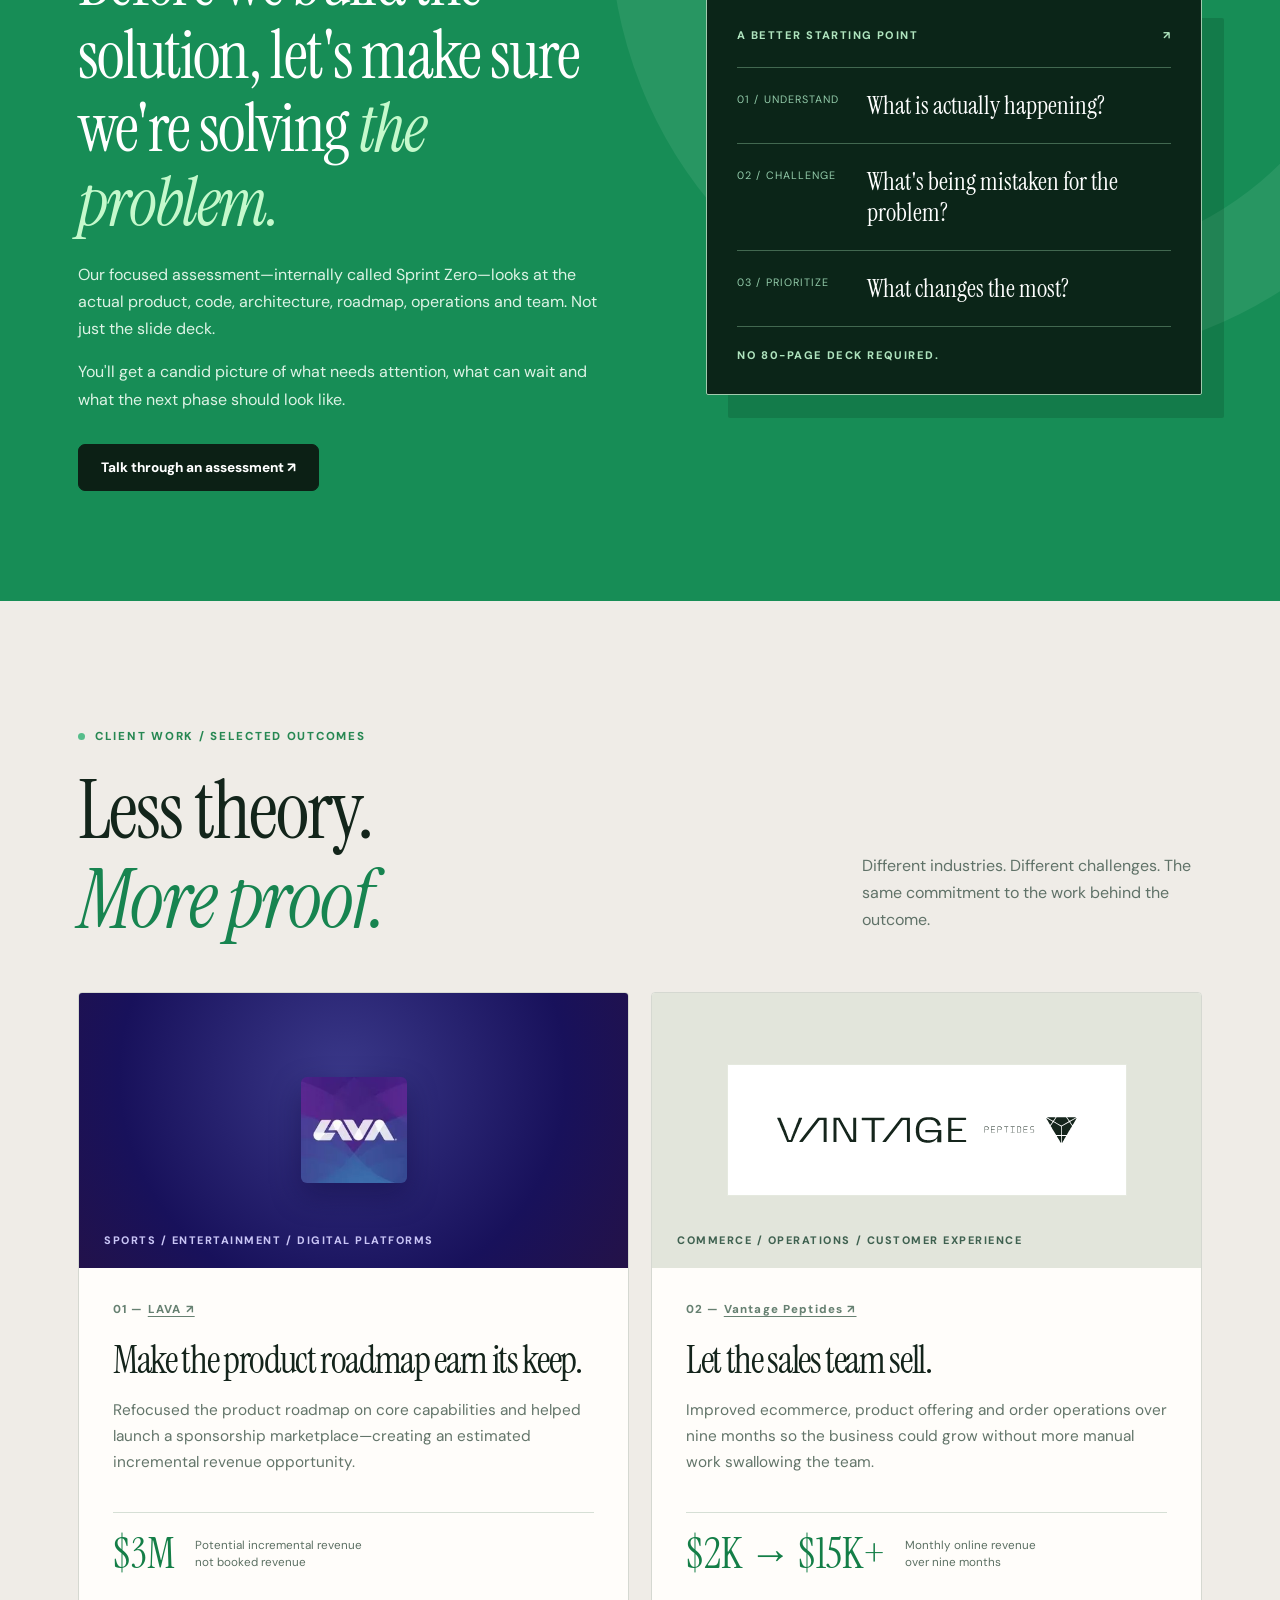
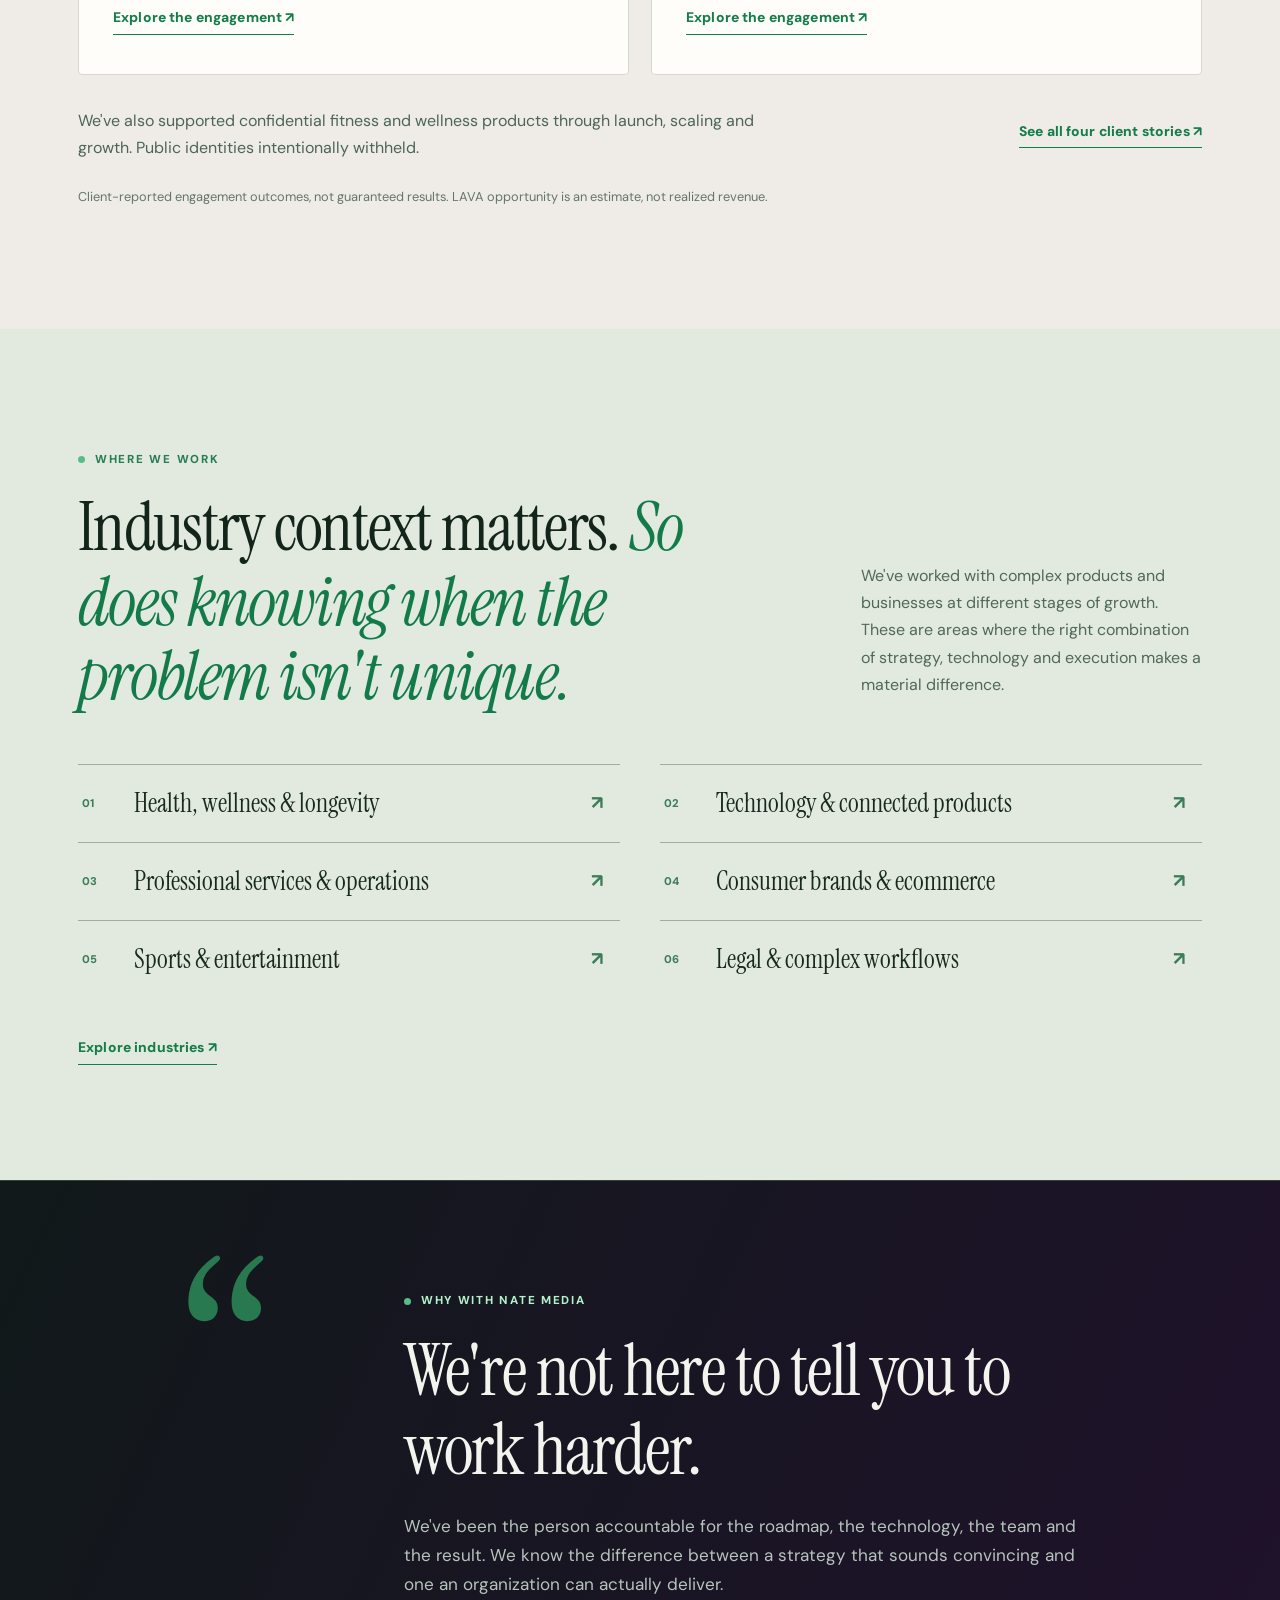
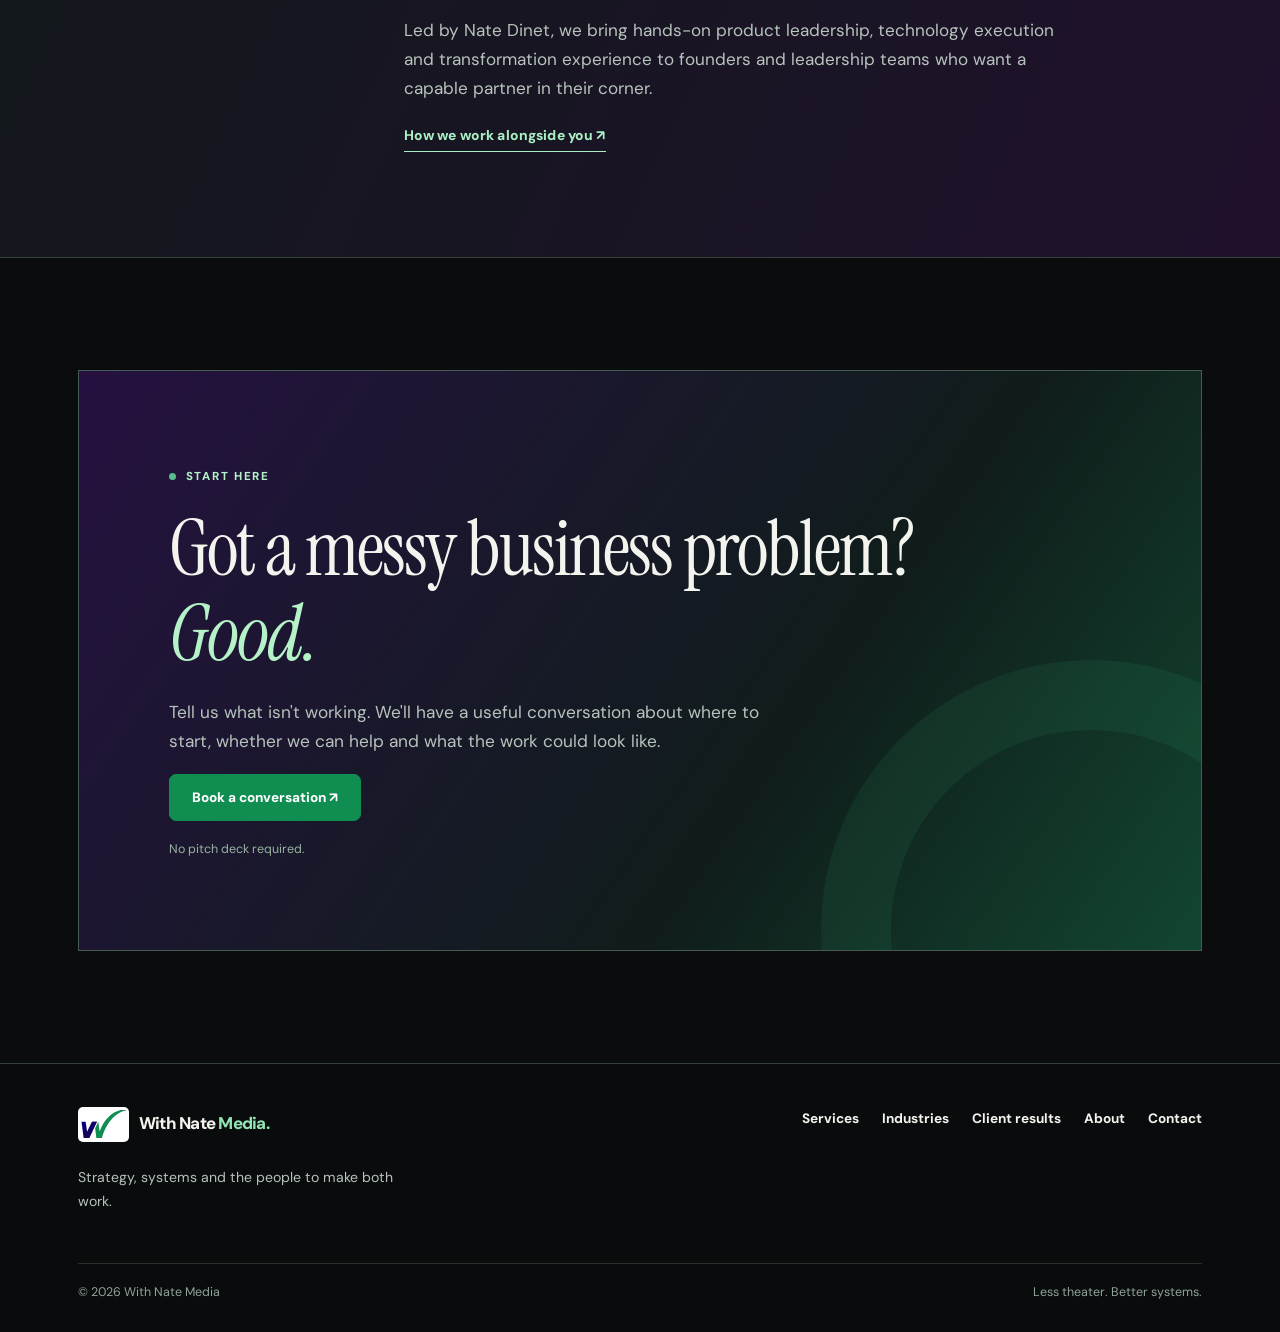
==== commit e18ffcf9: "Fix Vantage logo references using working vector brand asset" ====
--- a/index.html
+++ b/index.html
@@ -22,7 +22,7 @@
 <section class="client-rail" aria-label="Selected clients">
  <div class="wrap client-rail-layout"><div class="rail-intro"><span class="mini-label">SELECTED CLIENT WORK</span><p>Trusted with real products, real businesses and the messy middle.</p></div>
  <a class="rail-client lava-rail" href="https://www.lava.ai/" target="_blank" rel="noopener noreferrer" aria-label="Visit LAVA's website"><img src="/assets/lava-logo.webp" width="70" height="70" alt="LAVA logo"><span>LAVA<span class="rail-site">Sports & entertainment <span aria-hidden="true">↗</span></span></span></a>
- <a class="rail-client vantage-rail" href="https://vantagepeptides.com/" target="_blank" rel="noopener noreferrer" aria-label="Visit Vantage Peptides' website"><span class="vantage-mark-wrap"><img src="/assets/vantage-logo.png" width="245" height="26" alt="Vantage Peptides logo"></span><span class="rail-site">Research commerce <span aria-hidden="true">↗</span></span></a>
+ <a class="rail-client vantage-rail" href="https://vantagepeptides.com/" target="_blank" rel="noopener noreferrer" aria-label="Visit Vantage Peptides' website"><span class="vantage-mark-wrap"><img src="/assets/vantage-logo.svg" width="245" height="26" alt="Vantage Peptides logo"></span><span class="rail-site">Research commerce <span aria-hidden="true">↗</span></span></a>
  </div>
 </section>
 <section class="pov-section" id="point-of-view"><div class="wrap pov-layout"><div class="pov-left"><div class="eyebrow">Our point of view</div><h2>The problem usually isn't a lack of ambition.</h2><p class="pov-sub">It's what the business has been built to tolerate.</p></div><div class="pov-right"><p class="pov-statement">You can't outwork a system that's working against you.</p><p>Your best people are compensating for broken handoffs. Customers are finding the gaps in your product. Leadership meetings are producing priorities that don't survive Monday.</p><p>That's not a motivation problem. It's a design problem. We connect the business decisions to the technology, operating model and teams that have to make them real.</p><a class="text-link dark-link" href="/services.html">See how we approach the work <span>↗</span></a></div></div></section>
@@ -39,7 +39,7 @@
 <section class="work-section" id="results"><div class="wrap"><div class="work-header"><div><div class="eyebrow">Client work / Selected outcomes</div><h2>Less theory.<br><em>More proof.</em></h2></div><p>Different industries. Different challenges. The same commitment to the work behind the outcome.</p></div>
  <div class="work-feature-grid">
   <article class="work-feature"><div class="work-identity lava-bg"><img src="/assets/lava-logo.webp" alt="LAVA logo" width="106" height="106"><span>SPORTS / ENTERTAINMENT / DIGITAL PLATFORMS</span></div><div class="work-copy"><div class="work-topline">01 — <a href="https://www.lava.ai/" target="_blank" rel="noopener noreferrer">LAVA ↗</a></div><h3>Make the product roadmap earn its keep.</h3><p>Refocused the product roadmap on core capabilities and helped launch a sponsorship marketplace—creating an estimated incremental revenue opportunity.</p><div class="work-stat"><strong>$3M</strong><span>Potential incremental revenue<br>not booked revenue</span></div><a href="/case-studies.html#lava" class="text-link dark-link">Explore the engagement ↗</a></div></article>
-  <article class="work-feature"><div class="work-identity vantage-bg"><div class="vantage-feature-mark"><img src="/assets/vantage-logo.png" alt="Vantage Peptides logo" width="300" height="28"></div><span>COMMERCE / OPERATIONS / CUSTOMER EXPERIENCE</span></div><div class="work-copy"><div class="work-topline">02 — <a href="https://vantagepeptides.com/" target="_blank" rel="noopener noreferrer">Vantage Peptides ↗</a></div><h3>Let the sales team sell.</h3><p>Improved ecommerce, product offering and order operations over nine months so the business could grow without more manual work swallowing the team.</p><div class="work-stat"><strong>$2K → $15K+</strong><span>Monthly online revenue<br>over nine months</span></div><a href="/case-studies.html#vantage" class="text-link dark-link">Explore the engagement ↗</a></div></article>
+  <article class="work-feature"><div class="work-identity vantage-bg"><div class="vantage-feature-mark"><img src="/assets/vantage-logo.svg" alt="Vantage Peptides logo" width="300" height="28"></div><span>COMMERCE / OPERATIONS / CUSTOMER EXPERIENCE</span></div><div class="work-copy"><div class="work-topline">02 — <a href="https://vantagepeptides.com/" target="_blank" rel="noopener noreferrer">Vantage Peptides ↗</a></div><h3>Let the sales team sell.</h3><p>Improved ecommerce, product offering and order operations over nine months so the business could grow without more manual work swallowing the team.</p><div class="work-stat"><strong>$2K → $15K+</strong><span>Monthly online revenue<br>over nine months</span></div><a href="/case-studies.html#vantage" class="text-link dark-link">Explore the engagement ↗</a></div></article>
  </div><div class="work-bottom"><p>We've also supported confidential fitness and wellness products through launch, scaling and growth. Public identities intentionally withheld.</p><a class="text-link dark-link" href="/case-studies.html">See all four client stories ↗</a></div><p class="disclaimer">Client-reported engagement outcomes, not guaranteed results. LAVA opportunity is an estimate, not realized revenue.</p></div></section>
 <section class="industries-v3" id="industries"><div class="wrap"><div class="industries-intro"><div><div class="eyebrow">Where we work</div><h2>Industry context matters. <em>So does knowing when the problem isn't unique.</em></h2></div><p>We've worked with complex products and businesses at different stages of growth. These are areas where the right combination of strategy, technology and execution makes a material difference.</p></div><div class="industry-list"><a href="/industries.html#health"><span>01</span><strong>Health, wellness & longevity</strong><span>↗</span></a><a href="/industries.html#software"><span>02</span><strong>Technology & connected products</strong><span>↗</span></a><a href="/industries.html#professional"><span>03</span><strong>Professional services & operations</strong><span>↗</span></a><a href="/industries.html#commerce"><span>04</span><strong>Consumer brands & ecommerce</strong><span>↗</span></a><a href="/industries.html#sports"><span>05</span><strong>Sports & entertainment</strong><span>↗</span></a><a href="/industries.html#regulated"><span>06</span><strong>Legal & complex workflows</strong><span>↗</span></a></div><a class="text-link dark-link" href="/industries.html">Explore industries ↗</a></div></section>
 <section class="operator-v3" id="about"><div class="wrap operator-layout"><div class="operator-mark">“</div><div><div class="eyebrow">Why With Nate Media</div><h2>We're not here to tell you to work harder.</h2><p>We've been the person accountable for the roadmap, the technology, the team and the result. We know the difference between a strategy that sounds convincing and one an organization can actually deliver.</p><p>Led by Nate Dinet, we bring hands-on product leadership, technology execution and transformation experience to founders and leadership teams who want a capable partner in their corner.</p><a class="text-link" href="/services.html#leadership">How we work alongside you ↗</a></div></div></section>
--- a/styles.css
+++ b/styles.css
@@ -4,3 +4,35 @@
 @media(max-width:980px){.navlinks{gap:17px}.hero-layout{grid-template-columns:1fr .75fr;gap:22px}.cards3{grid-template-columns:repeat(2,1fr)}.intro-grid{gap:35px}}
 @media(max-width:720px){.wrap{padding-inline:20px}.nav{min-height:74px}.menu-button{display:inline-block}.navlinks{display:none;position:absolute;top:74px;left:0;right:0;background:#101715;border-bottom:1px solid var(--line);padding:25px;flex-direction:column;align-items:flex-start;gap:24px}.navlinks.open{display:flex}.hero{padding:70px 0}.hero-layout,.intro-grid,.featured-service,.about-grid,.service-block,.industry-detail{grid-template-columns:1fr}.hero-panel{max-width:480px;transform:none;margin-top:15px}.section{padding:70px 0}.cards3,.cards2,.case-grid,.service-block .detail-grid,.case-detail .columns{grid-template-columns:1fr}.section-heading-row{display:block}.section-heading-row .btn{margin-top:10px}.process-row{grid-template-columns:48px 1fr;gap:13px}.process-row p{grid-column:2}.page-hero{padding:66px 0 52px}.service-block{gap:10px}.industry-detail{gap:15px}.cta{padding:34px 23px}.brand{font-size:.98rem}.brand-icon{width:46px}.brand-icon img{width:43px}.footer .cols{display:block}.footer-nav{margin-top:27px}}
 @media(prefers-reduced-motion:reduce){html{scroll-behavior:auto}*,*:before,*:after{transition:none!important}}
+
+
+/* 2026 editorial consulting refresh — homepage */
+.skip{position:absolute;left:12px;top:-80px;z-index:999;color:#fff;background:#108e52;padding:12px;border-radius:4px}.skip:focus{top:12px}
+.hero-v3{position:relative;overflow:hidden;background:radial-gradient(ellipse at 67% 45%,#152926 0%,#0d1115 48%,#090b0c 85%);border-bottom:1px solid #35473f}.hero-grid-art{position:absolute;inset:0;background-image:linear-gradient(90deg,rgba(157,228,186,.035) 1px,transparent 1px),linear-gradient(rgba(157,228,186,.035) 1px,transparent 1px);background-size:70px 70px;mask-image:linear-gradient(90deg,transparent,black);pointer-events:none}.hero-v3-layout{display:grid;grid-template-columns:1.35fr .82fr;align-items:center;gap:68px;position:relative;padding-top:118px;padding-bottom:124px}.hero-v3-copy{position:relative;z-index:1}.hero-v3 h1{font-size:clamp(4.75rem,8.1vw,8rem);line-height:.97;letter-spacing:-.04em;max-width:810px;margin:0 0 30px}.hero-v3 h1 em{display:block;color:#c0f5d1;line-height:1.04;font-style:italic}.hero-v3 .hero-lede{font-size:1.15rem;line-height:1.8;max-width:605px;color:#d4dfd6}.hero-v3 .hero-actions{margin-top:35px}.hero-footline{margin-top:44px;color:#93a79d;font-size:.81rem;max-width:540px;display:flex;align-items:baseline;gap:10px}.green-dot{display:inline-block;flex:none;width:8px;height:8px;background:#3ac581;border-radius:50%}.hero-v3-graphic{align-self:center;min-height:490px;border:1px solid #547160;background:linear-gradient(145deg,rgba(26,52,39,.93),rgba(11,20,18,.93));box-shadow:35px 35px 75px #0405056e;border-radius:3px;padding:23px;position:relative;transform:rotate(1.3deg)}.hero-v3-graphic:before{content:'';position:absolute;right:-18px;top:27px;bottom:-20px;width:100%;border:1px solid #4c305f;z-index:-1;transform:rotate(2deg)}.diagram-top,.diagram-bottom{display:flex;justify-content:space-between;gap:15px;align-items:center}.diagram-top{font-size:.69rem;font-weight:800;letter-spacing:.14em;color:#aec9b8;border-bottom:1px solid #486052;padding-bottom:18px}.diagram-plus{font:400 1.2rem Georgia;color:#91d8ae}.diagram-center{display:grid;grid-template-columns:1fr 1fr;gap:16px;padding:39px 0 44px;position:relative}.diagram-center:before{content:'';position:absolute;left:50%;top:27px;bottom:31px;border-left:1px dashed #72957d;opacity:.65}.diagram-center:after{content:'';position:absolute;top:50%;left:0;right:0;border-top:1px dashed #72957d;opacity:.65}.diagram-node{position:relative;z-index:1;min-height:115px;padding:18px 13px;background:#1b3327;border:1px solid #6a9476;font-size:.69rem;letter-spacing:.11em;font-weight:800;color:#d6f7e1;display:flex;flex-direction:column;justify-content:center;gap:8px;text-align:center}.diagram-node span{letter-spacing:0;text-transform:none;font-size:.73rem;color:#9ebba9;font-weight:500}.node-b{background:#1b253b;border-color:#565179}.node-c{background:#2c1b38;border-color:#624b73}.node-d{background:#162a27;border-color:#3a7a62}.diagram-bottom{border-top:1px solid #486052;padding-top:23px;flex-direction:column;align-items:flex-start;gap:5px}.diagram-bottom>span{font-size:.64rem;letter-spacing:.14em;color:#86ae96}.diagram-bottom strong{font:400 1.7rem 'Instrument Serif',Georgia,serif}.diagram-bottom strong span{color:#89e7a8}.hero-bottom-rail{display:flex;justify-content:space-evenly;flex-wrap:wrap;gap:12px;border-top:1px solid #263d32;padding:15px 20px;color:#87b79b;background:rgba(13,29,22,.55);font-size:.68rem;letter-spacing:.17em;font-weight:800}
+.client-rail{background:#f6f5f1;border-bottom:1px solid #d3ddd4;color:#182720}.client-rail-layout{display:grid;grid-template-columns:1.12fr .8fr 1fr;align-items:center;gap:35px;min-height:167px}.rail-intro .mini-label{font-size:.7rem;font-weight:800;letter-spacing:.16em;color:#338153}.rail-intro p{font:400 1.45rem/1.15 'Instrument Serif',Georgia,serif;color:#182720;max-width:310px;margin:8px 0 0}.rail-client{display:flex;align-items:center;gap:13px;border-left:1px solid #cbd5cc;padding:9px 0 9px 25px;font-size:1.12rem;font-weight:800;letter-spacing:.01em;transition:opacity .2s}.rail-client:hover{opacity:.65}.rail-client img{object-fit:contain}.rail-client .rail-site{display:block;font:600 .7rem/1.4 'DM Sans',sans-serif;letter-spacing:.02em;color:#637068;margin-top:4px}.vantage-rail{display:flex;flex-direction:column;align-items:flex-start;gap:0}.vantage-mark-wrap{display:block;padding:5px 0}.vantage-mark-wrap img{width:min(245px,100%);height:auto;display:block}
+.pov-section{background:#f6f5f1;padding:126px 0 118px;color:#15231c}.pov-layout{display:grid;grid-template-columns:1fr 1fr;gap:110px}.pov-section .eyebrow,.industries-v3 .eyebrow{color:#287d53}.pov-section h2{font-size:clamp(3.4rem,5vw,5.6rem);color:#14251d}.pov-sub{font:italic 400 2rem/1.2 'Instrument Serif',Georgia,serif;color:#288552;max-width:430px;margin-top:30px}.pov-right{padding-top:26px;border-top:2px solid #1e7e4b}.pov-right .pov-statement{font:400 clamp(2rem,3.2vw,3.1rem)/1.17 'Instrument Serif',Georgia,serif;color:#14251d;margin-bottom:24px}.pov-right>p:not(.pov-statement){color:#58685e;font-size:1.02rem}.text-link{display:inline-flex;align-items:center;gap:10px;color:#a9efc3;font-size:.87rem;font-weight:800;letter-spacing:.01em;border-bottom:1px solid currentColor;padding-bottom:4px;transition:gap .2s}.text-link:hover{gap:16px}.text-link.dark-link{color:#157d49}
+.v3-services{padding:112px 0 105px;background:#101516;color:#edf2ee}.v3-services-heading{display:flex;justify-content:space-between;align-items:end;gap:70px;margin-bottom:52px}.v3-services h2{font-size:clamp(3.4rem,6vw,6.3rem);margin:0}.v3-services h2 em{color:#b7ecc9}.v3-services-heading>p{max-width:380px;font-size:1.02rem;margin:0 0 11px}.v3-service-list{border-top:1px solid #3b4942}.service-line{display:grid;grid-template-columns:70px 1fr 110px;align-items:center;gap:20px;padding:27px 14px;border-bottom:1px solid #3b4942;transition:background .22s,padding-left .22s}.service-line:hover{background:#1a2822;padding-left:25px}.service-n{font:.78rem 'DM Sans';letter-spacing:.12em;color:#83caa0}.service-line strong{display:block;font:400 clamp(1.7rem,2.7vw,2.65rem)/1.18 'Instrument Serif',Georgia,serif;color:#fff;margin-bottom:6px}.service-line small{display:block;color:#a3b5aa;font-size:.86rem;line-height:1.6;max-width:690px}.service-link{color:#a9e6bb;font-weight:800;font-size:.81rem;text-align:right}.v3-section-end{display:flex;justify-content:space-between;align-items:center;gap:20px;margin-top:27px;color:#9eaea4;font-size:.84rem}
+.diagnostic{padding:110px 0;background:#178d56;color:#071c10;position:relative;overflow:hidden}.diagnostic:before{content:'';position:absolute;right:-200px;top:-300px;width:670px;height:670px;border:100px solid rgba(236,255,241,.08);border-radius:50%}.diagnostic-layout{display:grid;grid-template-columns:1fr .93fr;gap:95px;align-items:center;position:relative}.diagnostic h2{font-size:clamp(3.1rem,5.2vw,5.3rem);color:#fff}.diagnostic h2 em{color:#c5f9cc}.diagnostic p{color:#ddf3e5;max-width:570px}.diagnostic .eyebrow{color:#e0f9e9}.diagnostic .eyebrow:before{background:#d5fda1}.diagnostic .btn.dark-action{background:#0c2015;border-color:#0c2015;margin-top:15px}.diagnostic-board{background:#0b2518;border:1px solid #a1cbae;box-shadow:22px 23px 0 rgba(2,36,17,.17);padding:30px;color:#fff;border-radius:2px}.board-top,.board-bottom{font-size:.69rem;letter-spacing:.13em;font-weight:800;color:#afe4be;display:flex;justify-content:space-between}.board-top{padding-bottom:22px}.board-row{border-top:1px solid #426850;padding:22px 0;display:grid;grid-template-columns:120px 1fr;gap:10px}.board-row span{font-size:.67rem;letter-spacing:.1em;color:#93cbaa}.board-row strong{font:400 1.55rem/1.25 'Instrument Serif',Georgia,serif}.board-bottom{border-top:1px solid #426850;padding-top:19px}
+.work-section{background:#efece7;color:#13251b;padding:120px 0 108px}.work-section .eyebrow{color:#268752}.work-header{display:flex;justify-content:space-between;align-items:end;gap:65px;margin-bottom:47px}.work-header h2{font-size:clamp(3.5rem,6.3vw,6.2rem);color:#13251b;margin:0}.work-header h2 em{color:#178450}.work-header>p{max-width:340px;margin:0 0 11px;color:#607268}.work-feature-grid{display:grid;grid-template-columns:1fr 1fr;gap:22px}.work-feature{background:#fffdfa;border:1px solid #d5d8d1;border-radius:4px;overflow:hidden}.work-identity{min-height:275px;display:flex;flex-direction:column;align-items:center;justify-content:center;gap:20px;position:relative}.work-identity>span{position:absolute;bottom:18px;left:25px;font-size:.68rem;font-weight:800;letter-spacing:.14em}.lava-bg{background:radial-gradient(circle at 48% 30%,#3a3889,#18115b 65%,#241248);color:#c9c5f6}.lava-bg>img{box-shadow:0 12px 30px rgba(10,6,55,.4);border-radius:6px}.vantage-bg{background:#e2e5db;color:#3f6150}.vantage-feature-mark{display:flex;align-items:center;justify-content:center;background:#fff;border:1px solid #e5e9df;padding:28px 30px;width:78%;max-width:400px;min-height:132px}.vantage-feature-mark img{max-width:100%;height:auto}.work-copy{padding:32px 34px 39px}.work-topline{color:#668071;font-size:.72rem;font-weight:800;letter-spacing:.1em;margin-bottom:20px}.work-topline a{text-decoration:underline;text-underline-offset:3px}.work-copy h3{font:400 clamp(2.15rem,3vw,3.25rem)/1.12 'Instrument Serif',Georgia,serif;color:#14241b;margin-bottom:15px}.work-copy>p{font-size:.96rem;color:#63756a;min-height:90px}.work-stat{display:flex;align-items:center;gap:20px;margin:25px 0 28px;padding-top:20px;border-top:1px solid #d6dfd5}.work-stat strong{font:400 clamp(2rem,3.3vw,3.25rem)/1 'Instrument Serif',Georgia,serif;color:#147e47;white-space:nowrap}.work-stat span{font-size:.73rem;line-height:1.5;color:#5c7063}.work-bottom{display:flex;justify-content:space-between;align-items:center;gap:30px;margin-top:32px}.work-bottom p{max-width:720px;color:#4d6555;margin:0}.work-section .disclaimer{color:#64756b}
+.industries-v3{padding:115px 0;background:#e2eadf;color:#18291f}.industries-intro{display:grid;grid-template-columns:1.35fr .65fr;gap:75px;align-items:end;margin-bottom:50px}.industries-v3 h2{font-size:clamp(3.4rem,5.3vw,5.6rem);color:#13251b;margin:0}.industries-v3 h2 em{color:#137a4a}.industries-intro p{color:#506857}.industry-list{display:grid;grid-template-columns:1fr 1fr;gap:0 40px;margin-bottom:35px}.industry-list a{display:grid;grid-template-columns:34px 1fr 25px;align-items:center;gap:18px;padding:22px 4px;border-top:1px solid #9eafa1;transition:padding .2s,background .2s}.industry-list a:hover{padding-left:14px;background:#d3e3d5}.industry-list a span{font-size:.7rem;color:#3b7c59;font-weight:800}.industry-list a span:last-child{font-size:1.18rem}.industry-list a strong{font:400 1.6rem 'Instrument Serif',Georgia,serif}
+.operator-v3{padding:105px 0;background:linear-gradient(115deg,#11191a,#20112c);border-block:1px solid #35443b}.operator-layout{display:grid;grid-template-columns:.25fr 1fr;gap:40px;max-width:950px}.operator-mark{font:400 18rem/1 'Instrument Serif',Georgia,serif;color:#287950;margin-top:-45px}.operator-v3 h2{max-width:850px;font-size:clamp(3.3rem,5.6vw,5.65rem)}.operator-v3 p{font-size:1.07rem;max-width:680px}
+.contact-v3{padding:112px 0;background:#0a0c0e}.contact-v3-card{background:linear-gradient(125deg,#251140,#101d1b 64%,#124630);padding:clamp(45px,7vw,95px);border:1px solid #465c52;min-height:430px;position:relative;overflow:hidden}.contact-v3-card:after{content:'';position:absolute;width:400px;height:400px;border:70px solid rgba(55,197,125,.085);border-radius:50%;right:-160px;bottom:-250px}.contact-v3 h2{max-width:860px;font-size:clamp(3.7rem,6vw,6.5rem)}.contact-v3 h2 em{color:#b5f2c8}.contact-v3 p{max-width:620px;font-size:1.08rem}.contact-v3 .btn{position:relative;z-index:1}.contact-fine{display:block;margin-top:18px;color:#98b2a2;font-size:.78rem}
+@media(max-width:1000px){.hero-v3-layout{gap:35px;grid-template-columns:1.1fr .9fr}.hero-v3 h1{font-size:clamp(4rem,7vw,6.2rem)}.pov-layout,.diagnostic-layout{gap:55px}.industry-list a strong{font-size:1.4rem}}
+@media(max-width:760px){.hero-v3-layout{grid-template-columns:1fr;padding-top:75px;padding-bottom:85px}.hero-v3 h1{font-size:clamp(4.1rem,13vw,6.7rem)}.hero-v3-graphic{transform:none;min-height:350px;max-width:510px;margin:20px auto 0;width:100%}.hero-v3-graphic:before{right:-8px;top:17px;bottom:-10px}.client-rail-layout{grid-template-columns:1fr 1fr;gap:10px 15px;padding-top:26px;padding-bottom:26px}.rail-intro{grid-column:span 2}.rail-client{padding:8px 0 8px 10px}.pov-layout,.diagnostic-layout,.industries-intro{grid-template-columns:1fr;gap:35px}.pov-section,.v3-services,.diagnostic,.work-section,.industries-v3,.operator-v3,.contact-v3{padding-top:75px;padding-bottom:75px}.v3-services-heading,.work-header,.work-bottom{display:block}.v3-services-heading>p,.work-header>p{margin-top:22px}.service-line{grid-template-columns:38px 1fr 30px;gap:12px}.service-link{font-size:0}.service-link:after{content:'↗';font-size:1.3rem}.work-feature-grid{grid-template-columns:1fr}.work-copy>p{min-height:0}.work-bottom .text-link{margin-top:17px}.industry-list{grid-template-columns:1fr}.operator-layout{grid-template-columns:1fr;gap:0}.operator-mark{font-size:8rem;height:80px;margin:0}.diagnostic-board{margin-top:15px}.v3-section-end{flex-direction:column;align-items:flex-start}.contact-v3-card{min-height:0}.hero-bottom-rail{justify-content:flex-start;gap:15px;font-size:.59rem}}
+@media(max-width:430px){.hero-v3 h1{font-size:clamp(3.4rem,14vw,4.3rem)}.hero-v3-layout{padding-top:58px;padding-bottom:55px}.diagram-center{gap:8px}.diagram-node{min-height:95px;padding:10px 5px;font-size:.55rem}.diagram-node span{font-size:.64rem}.hero-v3-graphic{min-height:0;padding:15px}.diagram-center{padding:25px 0}.client-rail-layout{grid-template-columns:1fr}.rail-intro{grid-column:auto}.rail-client{border-left:0;border-top:1px solid #d4ded4;padding:13px 0}.pov-section h2,.v3-services h2,.work-header h2,.industries-v3 h2,.operator-v3 h2,.contact-v3 h2{font-size:clamp(2.8rem,12vw,4.2rem)}.service-line strong{font-size:1.5rem}.industry-list a strong{font-size:1.3rem}.diagnostic-board{padding:22px}.board-row{grid-template-columns:1fr;gap:6px}.work-copy{padding:26px}.work-stat{display:block}.work-stat span{display:block;margin-top:7px}.vantage-feature-mark{width:92%}}
+
+
+/* Approved client branding on case-study cards */
+.case-brand-top{min-height:190px;display:flex;align-items:center;justify-content:space-between;flex-direction:column;padding:21px!important;gap:14px}
+.case:nth-child(1) .case-top.vantage-case-top{background:#e8ebe7!important;color:#1c3829}
+.case:nth-child(3) .case-top.lava-case-top{background:linear-gradient(120deg,#322173,#1d164a 70%,#153b64)!important;color:#d6d1f0}
+.case-brand-top>a{flex:1;display:flex;align-items:center;justify-content:center;width:100%}
+.case-brand-top .case-tag{align-self:flex-start;color:inherit}
+.case-client-logo{display:inline-flex;align-items:center;justify-content:center;transition:transform .2s}
+.case-client-logo:hover{transform:translateY(-2px)}
+.case-client-logo img{object-fit:contain;max-width:100%;height:auto}
+.vantage-client-logo{width:min(340px,90%);min-height:85px;padding:18px;background:#fff;border:1px solid #d2dcd2}
+.vantage-client-logo img{width:100%}
+.lava-client-logo img{width:100px;max-width:100px;border-radius:7px;box-shadow:0 10px 30px rgba(0,0,0,.3)}
+.case-client-name{color:#adf0c4;text-decoration:underline;text-underline-offset:4px}
+.case-detail>.text-link{margin:0 0 24px}
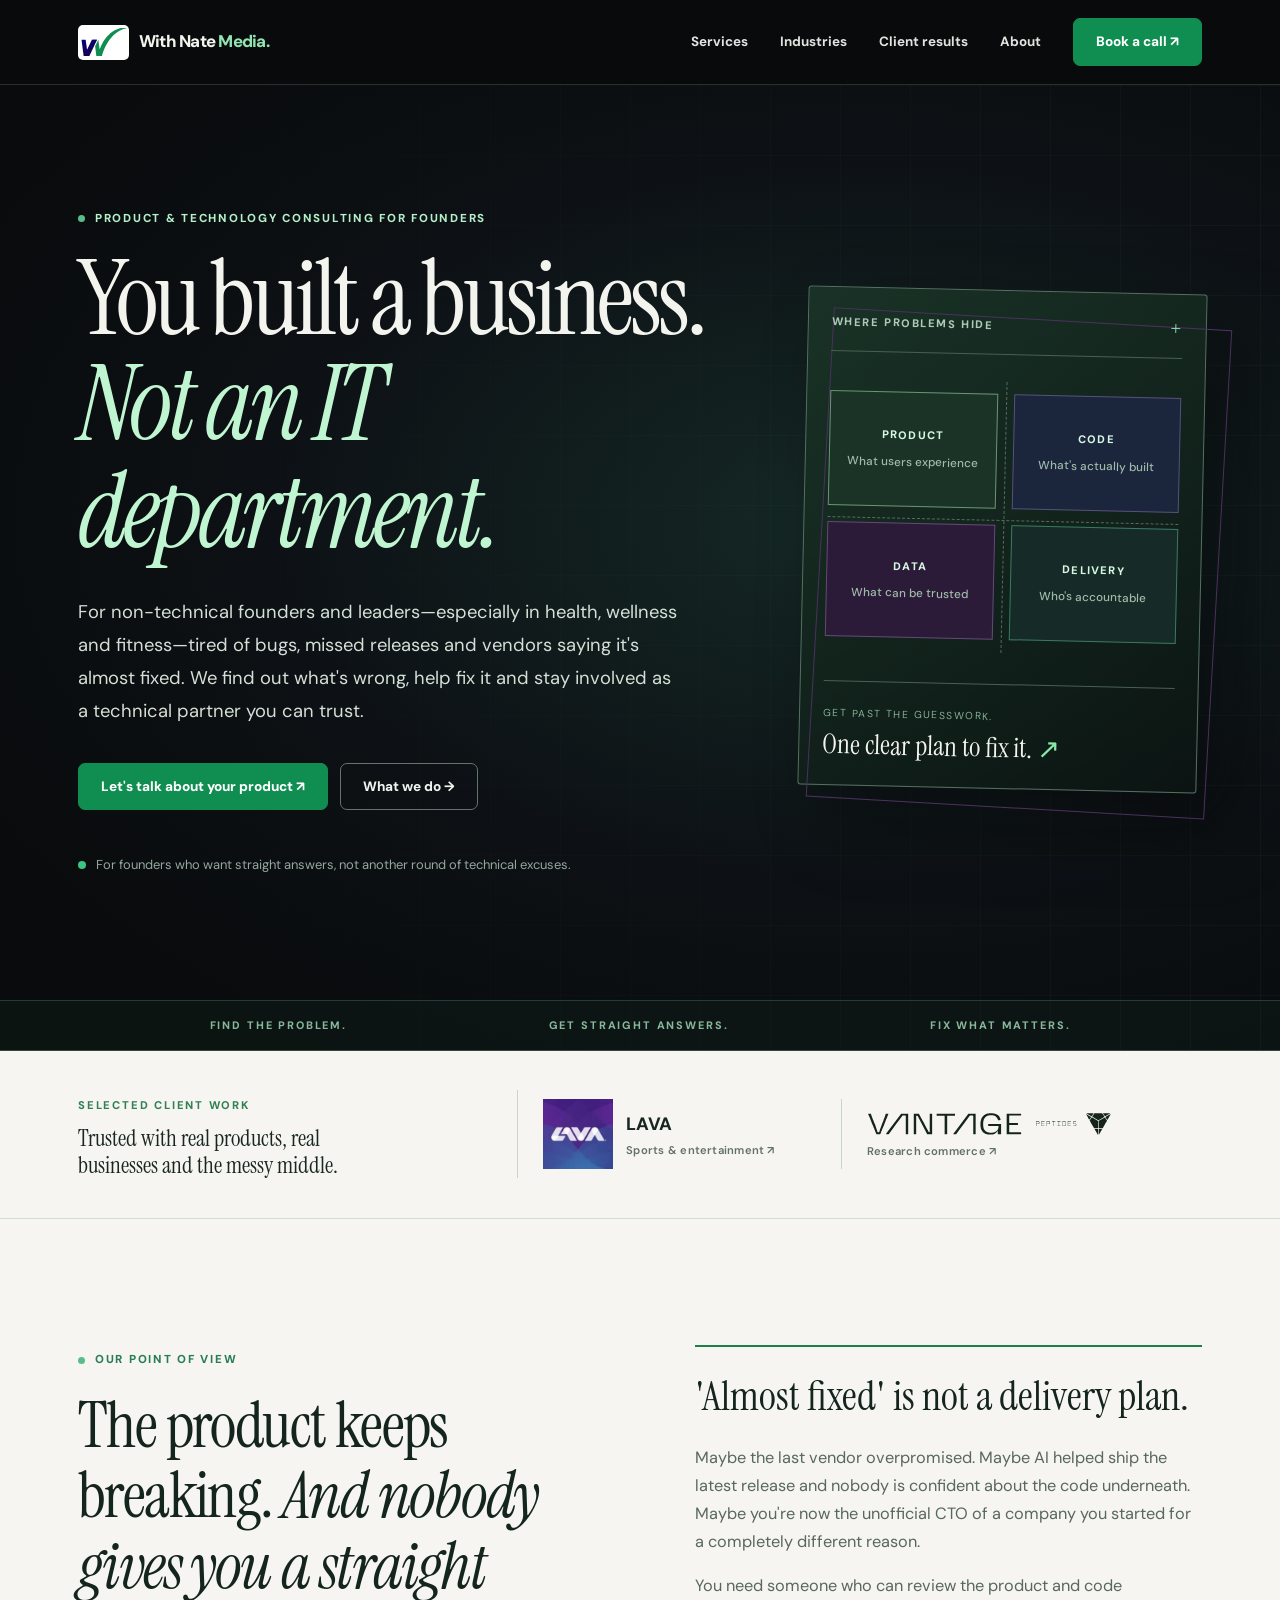
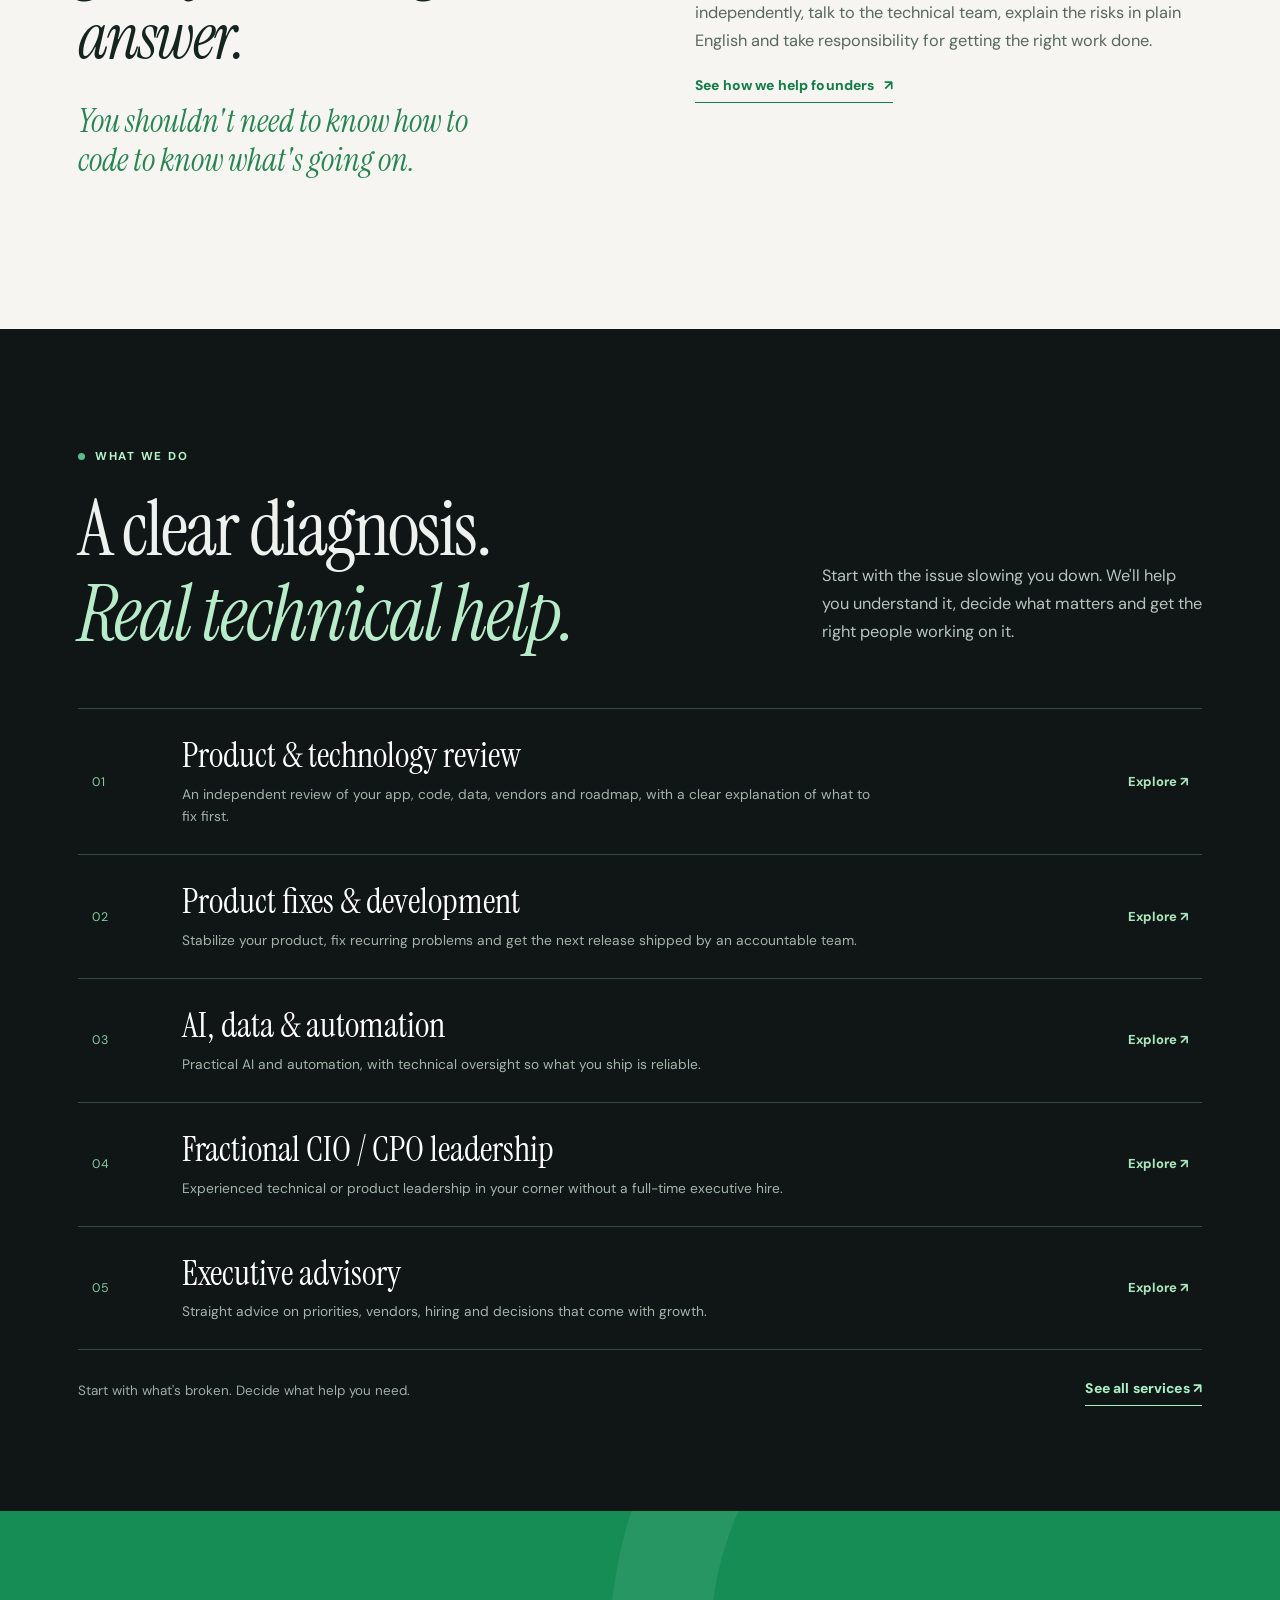
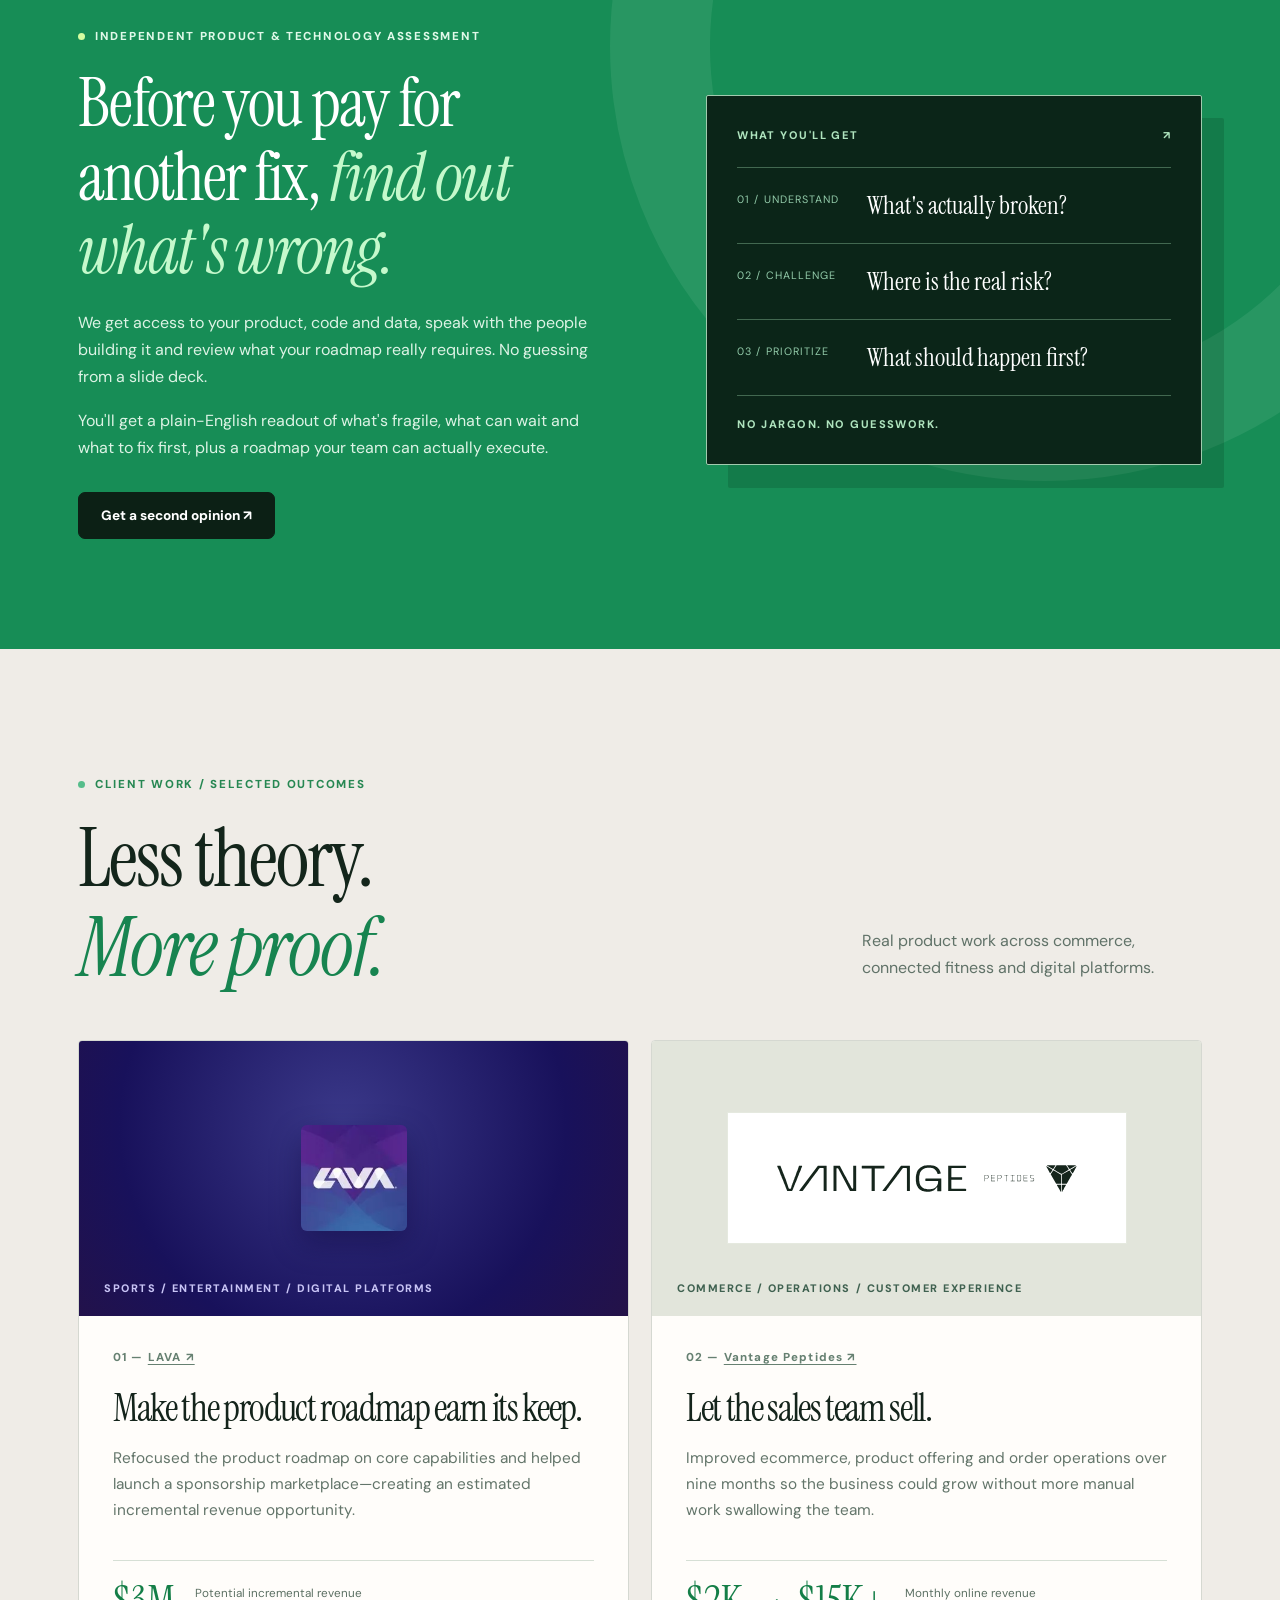
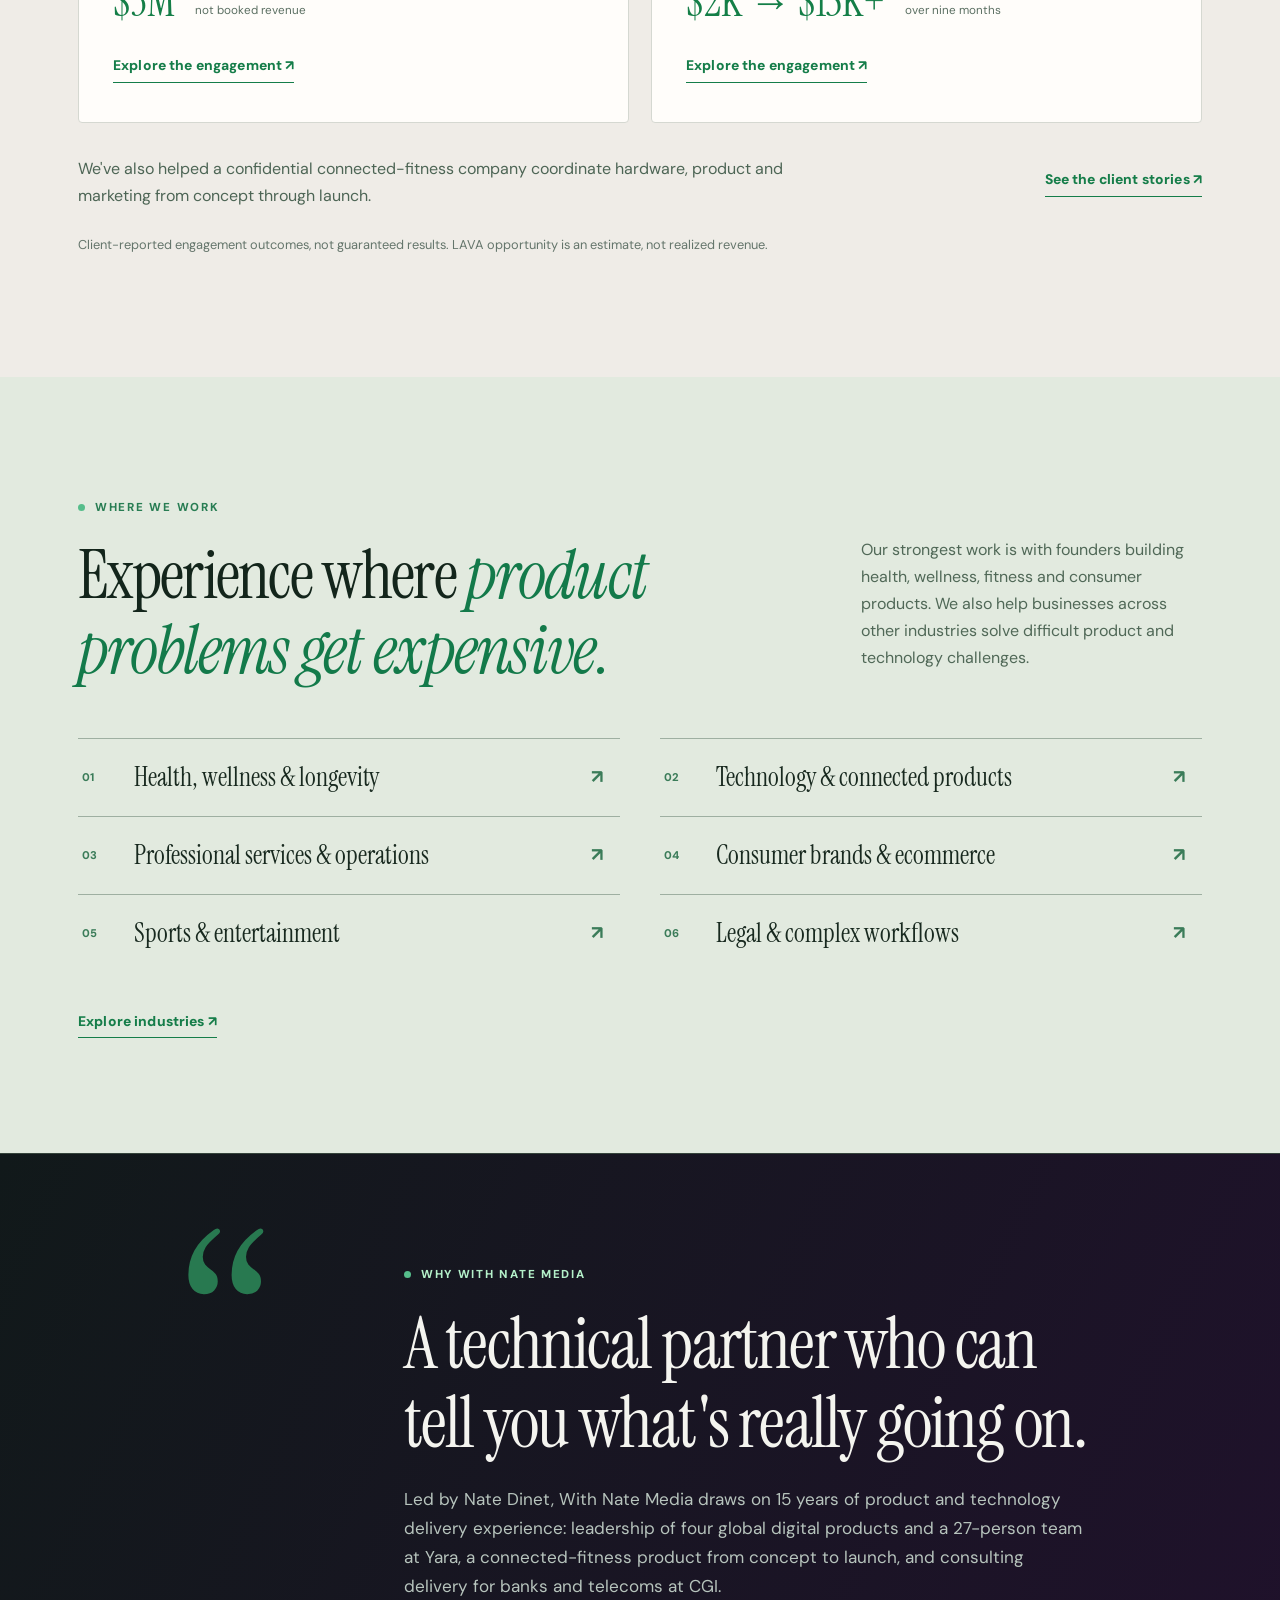
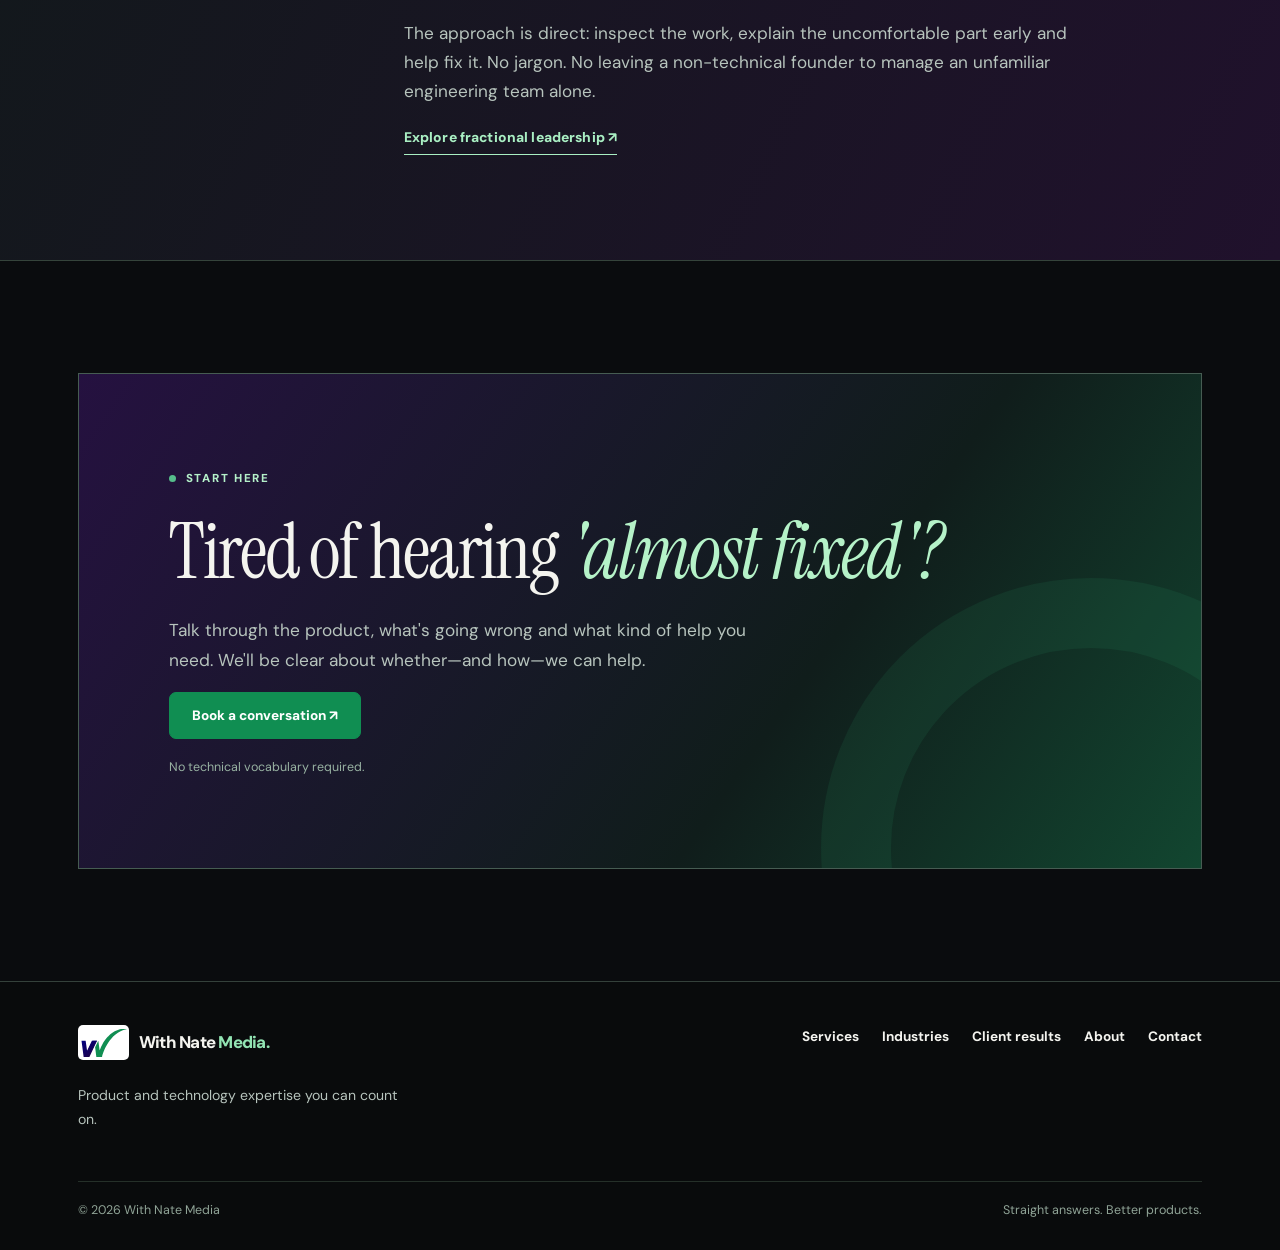
==== commit 3b454bfe: "Refocus homepage on nontechnical founders, product reliability and trusted technical leadership" ====
--- a/index.html
+++ b/index.html
@@ -1,23 +1,23 @@
-<!doctype html><html lang="en"><head><meta charset="utf-8"><meta name="viewport" content="width=device-width,initial-scale=1"><meta name="theme-color" content="#090b0c"><meta name="description" content="With Nate Media helps growing companies align strategy, technology, product and operations. Practical consulting, fractional leadership, engineering, AI and transformation."><title>With Nate Media | Strategy, Technology & Real Execution</title><link rel="icon" type="image/svg+xml" href="/logo-mark.svg"><meta property="og:type" content="website"><meta property="og:title" content="With Nate Media | Better systems. Real execution."><meta property="og:description" content="You don't need another strategy deck. You need the right strategy, technology and people to make progress stick."><meta property="og:url" content="https://with-nate-media-website.vercel.app/"><link rel="stylesheet" href="/styles.css"></head><body><a class="skip" href="#main">Skip to content</a>
+<!doctype html><html lang="en"><head><meta charset="utf-8"><meta name="viewport" content="width=device-width,initial-scale=1"><meta name="theme-color" content="#090b0c"><meta name="description" content="With Nate Media helps non-technical founders understand what is wrong with their product, get it fixed, and work with a technical partner they can trust."><title>With Nate Media | Product & Technology Consulting for Founders</title><link rel="icon" type="image/svg+xml" href="/logo-mark.svg"><link rel="canonical" href="https://www.wnatemedia.com/"><link rel="stylesheet" href="/styles.css"><meta property="og:type" content="website"><meta property="og:site_name" content="With Nate Media"><meta property="og:title" content="With Nate Media | Straight answers. Better products."><meta property="og:description" content="Get an independent look at your product, code and data, a clear plan to fix what matters and experienced technical help."><meta property="og:url" content="https://www.wnatemedia.com/"><meta property="og:image" content="https://www.wnatemedia.com/assets/wnm-social-share.png"><meta property="og:image:secure_url" content="https://www.wnatemedia.com/assets/wnm-social-share.png"><meta property="og:image:type" content="image/png"><meta property="og:image:width" content="600"><meta property="og:image:height" content="315"><meta property="og:image:alt" content="With Nate Media logo — Straight answers. Better products."><meta name="twitter:card" content="summary_large_image"><meta name="twitter:title" content="With Nate Media | Straight answers. Better products."><meta name="twitter:description" content="Get an independent look at your product, code and data, a clear plan to fix what matters and experienced technical help."><meta name="twitter:image" content="https://www.wnatemedia.com/assets/wnm-social-share.png"><meta name="twitter:image:alt" content="With Nate Media logo — Straight answers. Better products."></head><body><a class="skip" href="#main">Skip to content</a>
 <header class="site-header"><nav class="nav wrap" aria-label="Main navigation"><a class="brand" href="/" aria-label="With Nate Media home"><span class="brand-icon"><img src="/logo-mark.svg" alt=""></span><span class="brand-words">With Nate <em>Media.</em></span></a><button class="menu-button" aria-controls="navlinks" aria-expanded="false" onclick="const m=document.getElementById('navlinks');m.classList.toggle('open');this.setAttribute('aria-expanded',m.classList.contains('open'))">Menu ☰</button><div class="navlinks" id="navlinks"><a href="/services.html">Services</a><a href="/industries.html">Industries</a><a href="/case-studies.html">Client results</a><a href="#about">About</a><a href="https://link.roimachine.us/widget/bookings/wnm-get-in-touch" target="_blank" rel="noopener noreferrer" class="btn">Book a call ↗</a></div></nav></header>
 <main id="main">
 <section class="hero-v3">
   <div class="hero-grid-art" aria-hidden="true"></div>
   <div class="wrap hero-v3-layout">
     <div class="hero-v3-copy">
-      <div class="eyebrow">Independent consulting · Product / Technology / Transformation</div>
-      <h1>Growth exposes <em>what's not working.</em></h1>
-      <p class="hero-lede">Your business has momentum. The systems behind it haven't caught up. We help you find the real constraints, make the hard decisions and build what comes next.</p>
-      <div class="hero-actions"><a class="btn " href="https://link.roimachine.us/widget/bookings/wnm-get-in-touch" target="_blank" rel="noopener noreferrer">Let's talk about what's stuck ↗</a><a class="btn outline" href="/services.html">What we do →</a></div>
-      <div class="hero-footline"><span class="green-dot"></span>For founders, operators and leadership teams ready for more than another recommendation.</div>
+      <div class="eyebrow">Product & technology consulting for founders</div>
+      <h1>You built a business. <em>Not an IT department.</em></h1>
+      <p class="hero-lede">For non-technical founders and leaders—especially in health, wellness and fitness—tired of bugs, missed releases and vendors saying it's almost fixed. We find out what's wrong, help fix it and stay involved as a technical partner you can trust.</p>
+      <div class="hero-actions"><a class="btn " href="https://link.roimachine.us/widget/bookings/wnm-get-in-touch" target="_blank" rel="noopener noreferrer">Let's talk about your product ↗</a><a class="btn outline" href="/services.html">What we do →</a></div>
+      <div class="hero-footline"><span class="green-dot"></span>For founders who want straight answers, not another round of technical excuses.</div>
     </div>
-    <div class="hero-v3-graphic" aria-label="Strategy, systems and execution work together">
-      <div class="diagram-top"><span>THE GROWTH PROBLEM</span><span class="diagram-plus">+</span></div>
-      <div class="diagram-center"><div class="diagram-node node-a">PRODUCT<span>What customers need</span></div><div class="diagram-node node-b">TECHNOLOGY<span>What supports it</span></div><div class="diagram-node node-c">OPERATIONS<span>How work gets done</span></div><div class="diagram-node node-d">LEADERSHIP<span>Who makes it happen</span></div></div>
-      <div class="diagram-bottom"><span>NOT FOUR SEPARATE PROBLEMS.</span><strong>One connected system. <span>↗</span></strong></div>
+    <div class="hero-v3-graphic" aria-label="Product, code, data and delivery review">
+      <div class="diagram-top"><span>WHERE PROBLEMS HIDE</span><span class="diagram-plus">+</span></div>
+      <div class="diagram-center"><div class="diagram-node node-a">PRODUCT<span>What users experience</span></div><div class="diagram-node node-b">CODE<span>What's actually built</span></div><div class="diagram-node node-c">DATA<span>What can be trusted</span></div><div class="diagram-node node-d">DELIVERY<span>Who's accountable</span></div></div>
+      <div class="diagram-bottom"><span>GET PAST THE GUESSWORK.</span><strong>One clear plan to fix it. <span>↗</span></strong></div>
     </div>
   </div>
-  <div class="hero-bottom-rail"><span>SEE THE SYSTEM.</span><span>MAKE THE DECISIONS.</span><span>DO THE WORK.</span></div>
+  <div class="hero-bottom-rail"><span>FIND THE PROBLEM.</span><span>GET STRAIGHT ANSWERS.</span><span>FIX WHAT MATTERS.</span></div>
 </section>
 <section class="client-rail" aria-label="Selected clients">
  <div class="wrap client-rail-layout"><div class="rail-intro"><span class="mini-label">SELECTED CLIENT WORK</span><p>Trusted with real products, real businesses and the messy middle.</p></div>
@@ -25,24 +25,24 @@
  <a class="rail-client vantage-rail" href="https://vantagepeptides.com/" target="_blank" rel="noopener noreferrer" aria-label="Visit Vantage Peptides' website"><span class="vantage-mark-wrap"><img src="/assets/vantage-logo.svg" width="245" height="26" alt="Vantage Peptides logo"></span><span class="rail-site">Research commerce <span aria-hidden="true">↗</span></span></a>
  </div>
 </section>
-<section class="pov-section" id="point-of-view"><div class="wrap pov-layout"><div class="pov-left"><div class="eyebrow">Our point of view</div><h2>The problem usually isn't a lack of ambition.</h2><p class="pov-sub">It's what the business has been built to tolerate.</p></div><div class="pov-right"><p class="pov-statement">You can't outwork a system that's working against you.</p><p>Your best people are compensating for broken handoffs. Customers are finding the gaps in your product. Leadership meetings are producing priorities that don't survive Monday.</p><p>That's not a motivation problem. It's a design problem. We connect the business decisions to the technology, operating model and teams that have to make them real.</p><a class="text-link dark-link" href="/services.html">See how we approach the work <span>↗</span></a></div></div></section>
-<section class="v3-services" id="services"><div class="wrap"><div class="v3-services-heading"><div><div class="eyebrow">What we do</div><h2>Clear thinking.<br><em>Actual execution.</em></h2></div><p>We don't sell transformation in a box. We bring the right expertise to the problem and stay accountable to the outcome.</p></div>
+<section class="pov-section" id="point-of-view"><div class="wrap pov-layout"><div class="pov-left"><div class="eyebrow">Our point of view</div><h2>The product keeps breaking. <em>And nobody gives you a straight answer.</em></h2><p class="pov-sub">You shouldn't need to know how to code to know what's going on.</p></div><div class="pov-right"><p class="pov-statement">'Almost fixed' is not a delivery plan.</p><p>Maybe the last vendor overpromised. Maybe AI helped ship the latest release and nobody is confident about the code underneath. Maybe you're now the unofficial CTO of a company you started for a completely different reason.</p><p>You need someone who can review the product and code independently, talk to the technical team, explain the risks in plain English and take responsibility for getting the right work done.</p><a class="text-link dark-link" href="/services.html">See how we help founders <span>↗</span></a></div></div></section>
+<section class="v3-services" id="services"><div class="wrap"><div class="v3-services-heading"><div><div class="eyebrow">What we do</div><h2>A clear diagnosis.<br><em>Real technical help.</em></h2></div><p>Start with the issue slowing you down. We'll help you understand it, decide what matters and get the right people working on it.</p></div>
  <div class="v3-service-list">
-  <a href="/services.html#assessment" class="service-line"><span class="service-n">01</span><span><strong>Strategy & transformation</strong><small>Assess what's real. Prioritize what's next. Align product, technology and the business.</small></span><span class="service-link">Explore ↗</span></a>
-  <a href="/services.html#engineering" class="service-line"><span class="service-n">02</span><span><strong>Product & software engineering</strong><small>Design, build, modernize and connect the products and systems your business needs.</small></span><span class="service-link">Explore ↗</span></a>
-  <a href="/services.html#ai" class="service-line"><span class="service-n">03</span><span><strong>AI, data & automation</strong><small>Useful technology tied to real workflows, measurable value and responsible adoption.</small></span><span class="service-link">Explore ↗</span></a>
-  <a href="/services.html#leadership" class="service-line"><span class="service-n">04</span><span><strong>Fractional & embedded leadership</strong><small>Experienced CIO/CPO, product and transformation leadership without full-time overhead.</small></span><span class="service-link">Explore ↗</span></a>
-  <a href="/services.html#coaching" class="service-line"><span class="service-n">05</span><span><strong>Executive advisory</strong><small>A candid sounding board for the decisions, tradeoffs and changes that actually matter.</small></span><span class="service-link">Explore ↗</span></a>
- </div><div class="v3-section-end"><span>Start with one problem. Solve for the whole business.</span><a class="text-link" href="/services.html">See all services ↗</a></div>
+  <a href="/services.html#assessment" class="service-line"><span class="service-n">01</span><span><strong>Product & technology review</strong><small>An independent review of your app, code, data, vendors and roadmap, with a clear explanation of what to fix first.</small></span><span class="service-link">Explore ↗</span></a>
+  <a href="/services.html#engineering" class="service-line"><span class="service-n">02</span><span><strong>Product fixes & development</strong><small>Stabilize your product, fix recurring problems and get the next release shipped by an accountable team.</small></span><span class="service-link">Explore ↗</span></a>
+  <a href="/services.html#ai" class="service-line"><span class="service-n">03</span><span><strong>AI, data & automation</strong><small>Practical AI and automation, with technical oversight so what you ship is reliable.</small></span><span class="service-link">Explore ↗</span></a>
+  <a href="/services.html#leadership" class="service-line"><span class="service-n">04</span><span><strong>Fractional CIO / CPO leadership</strong><small>Experienced technical or product leadership in your corner without a full-time executive hire.</small></span><span class="service-link">Explore ↗</span></a>
+  <a href="/services.html#coaching" class="service-line"><span class="service-n">05</span><span><strong>Executive advisory</strong><small>Straight advice on priorities, vendors, hiring and decisions that come with growth.</small></span><span class="service-link">Explore ↗</span></a>
+ </div><div class="v3-section-end"><span>Start with what's broken. Decide what help you need.</span><a class="text-link" href="/services.html">See all services ↗</a></div>
 </div></section>
-<section class="diagnostic" id="assessment"><div class="wrap diagnostic-layout"><div><div class="eyebrow">How many consulting firms start here?</div><h2>Before we build the solution, let's make sure we're solving <em>the problem.</em></h2><p>Our focused assessment—internally called Sprint Zero—looks at the actual product, code, architecture, roadmap, operations and team. Not just the slide deck.</p><p>You'll get a candid picture of what needs attention, what can wait and what the next phase should look like.</p><a class="btn dark-action" href="https://link.roimachine.us/widget/bookings/wnm-get-in-touch" target="_blank" rel="noopener noreferrer">Talk through an assessment ↗</a></div><div class="diagnostic-board"><div class="board-top">A BETTER STARTING POINT <span>↗</span></div><div class="board-row"><span>01 / UNDERSTAND</span><strong>What is actually happening?</strong></div><div class="board-row"><span>02 / CHALLENGE</span><strong>What's being mistaken for the problem?</strong></div><div class="board-row"><span>03 / PRIORITIZE</span><strong>What changes the most?</strong></div><div class="board-bottom">NO 80-PAGE DECK REQUIRED.</div></div></div></section>
-<section class="work-section" id="results"><div class="wrap"><div class="work-header"><div><div class="eyebrow">Client work / Selected outcomes</div><h2>Less theory.<br><em>More proof.</em></h2></div><p>Different industries. Different challenges. The same commitment to the work behind the outcome.</p></div>
+<section class="diagnostic" id="assessment"><div class="wrap diagnostic-layout"><div><div class="eyebrow">Independent product & technology assessment</div><h2>Before you pay for another fix, <em>find out what's wrong.</em></h2><p>We get access to your product, code and data, speak with the people building it and review what your roadmap really requires. No guessing from a slide deck.</p><p>You'll get a plain-English readout of what's fragile, what can wait and what to fix first, plus a roadmap your team can actually execute.</p><a class="btn dark-action" href="https://link.roimachine.us/widget/bookings/wnm-get-in-touch" target="_blank" rel="noopener noreferrer">Get a second opinion ↗</a></div><div class="diagnostic-board"><div class="board-top">WHAT YOU'LL GET <span>↗</span></div><div class="board-row"><span>01 / UNDERSTAND</span><strong>What's actually broken?</strong></div><div class="board-row"><span>02 / CHALLENGE</span><strong>Where is the real risk?</strong></div><div class="board-row"><span>03 / PRIORITIZE</span><strong>What should happen first?</strong></div><div class="board-bottom">NO JARGON. NO GUESSWORK.</div></div></div></section>
+<section class="work-section" id="results"><div class="wrap"><div class="work-header"><div><div class="eyebrow">Client work / Selected outcomes</div><h2>Less theory.<br><em>More proof.</em></h2></div><p>Real product work across commerce, connected fitness and digital platforms.</p></div>
  <div class="work-feature-grid">
   <article class="work-feature"><div class="work-identity lava-bg"><img src="/assets/lava-logo.webp" alt="LAVA logo" width="106" height="106"><span>SPORTS / ENTERTAINMENT / DIGITAL PLATFORMS</span></div><div class="work-copy"><div class="work-topline">01 — <a href="https://www.lava.ai/" target="_blank" rel="noopener noreferrer">LAVA ↗</a></div><h3>Make the product roadmap earn its keep.</h3><p>Refocused the product roadmap on core capabilities and helped launch a sponsorship marketplace—creating an estimated incremental revenue opportunity.</p><div class="work-stat"><strong>$3M</strong><span>Potential incremental revenue<br>not booked revenue</span></div><a href="/case-studies.html#lava" class="text-link dark-link">Explore the engagement ↗</a></div></article>
   <article class="work-feature"><div class="work-identity vantage-bg"><div class="vantage-feature-mark"><img src="/assets/vantage-logo.svg" alt="Vantage Peptides logo" width="300" height="28"></div><span>COMMERCE / OPERATIONS / CUSTOMER EXPERIENCE</span></div><div class="work-copy"><div class="work-topline">02 — <a href="https://vantagepeptides.com/" target="_blank" rel="noopener noreferrer">Vantage Peptides ↗</a></div><h3>Let the sales team sell.</h3><p>Improved ecommerce, product offering and order operations over nine months so the business could grow without more manual work swallowing the team.</p><div class="work-stat"><strong>$2K → $15K+</strong><span>Monthly online revenue<br>over nine months</span></div><a href="/case-studies.html#vantage" class="text-link dark-link">Explore the engagement ↗</a></div></article>
- </div><div class="work-bottom"><p>We've also supported confidential fitness and wellness products through launch, scaling and growth. Public identities intentionally withheld.</p><a class="text-link dark-link" href="/case-studies.html">See all four client stories ↗</a></div><p class="disclaimer">Client-reported engagement outcomes, not guaranteed results. LAVA opportunity is an estimate, not realized revenue.</p></div></section>
-<section class="industries-v3" id="industries"><div class="wrap"><div class="industries-intro"><div><div class="eyebrow">Where we work</div><h2>Industry context matters. <em>So does knowing when the problem isn't unique.</em></h2></div><p>We've worked with complex products and businesses at different stages of growth. These are areas where the right combination of strategy, technology and execution makes a material difference.</p></div><div class="industry-list"><a href="/industries.html#health"><span>01</span><strong>Health, wellness & longevity</strong><span>↗</span></a><a href="/industries.html#software"><span>02</span><strong>Technology & connected products</strong><span>↗</span></a><a href="/industries.html#professional"><span>03</span><strong>Professional services & operations</strong><span>↗</span></a><a href="/industries.html#commerce"><span>04</span><strong>Consumer brands & ecommerce</strong><span>↗</span></a><a href="/industries.html#sports"><span>05</span><strong>Sports & entertainment</strong><span>↗</span></a><a href="/industries.html#regulated"><span>06</span><strong>Legal & complex workflows</strong><span>↗</span></a></div><a class="text-link dark-link" href="/industries.html">Explore industries ↗</a></div></section>
-<section class="operator-v3" id="about"><div class="wrap operator-layout"><div class="operator-mark">“</div><div><div class="eyebrow">Why With Nate Media</div><h2>We're not here to tell you to work harder.</h2><p>We've been the person accountable for the roadmap, the technology, the team and the result. We know the difference between a strategy that sounds convincing and one an organization can actually deliver.</p><p>Led by Nate Dinet, we bring hands-on product leadership, technology execution and transformation experience to founders and leadership teams who want a capable partner in their corner.</p><a class="text-link" href="/services.html#leadership">How we work alongside you ↗</a></div></div></section>
-<section class="contact-v3" id="contact"><div class="wrap"><div class="contact-v3-card"><div class="eyebrow">Start here</div><h2>Got a messy business problem? <em>Good.</em></h2><p>Tell us what isn't working. We'll have a useful conversation about where to start, whether we can help and what the work could look like.</p><a class="btn contact-button" href="https://link.roimachine.us/widget/bookings/wnm-get-in-touch" target="_blank" rel="noopener noreferrer">Book a conversation ↗</a><span class="contact-fine">No pitch deck required.</span></div></div></section>
+ </div><div class="work-bottom"><p>We've also helped a confidential connected-fitness company coordinate hardware, product and marketing from concept through launch.</p><a class="text-link dark-link" href="/case-studies.html">See the client stories ↗</a></div><p class="disclaimer">Client-reported engagement outcomes, not guaranteed results. LAVA opportunity is an estimate, not realized revenue.</p></div></section>
+<section class="industries-v3" id="industries"><div class="wrap"><div class="industries-intro"><div><div class="eyebrow">Where we work</div><h2>Experience where <em>product problems get expensive.</em></h2></div><p>Our strongest work is with founders building health, wellness, fitness and consumer products. We also help businesses across other industries solve difficult product and technology challenges.</p></div><div class="industry-list"><a href="/industries.html#health"><span>01</span><strong>Health, wellness & longevity</strong><span>↗</span></a><a href="/industries.html#software"><span>02</span><strong>Technology & connected products</strong><span>↗</span></a><a href="/industries.html#professional"><span>03</span><strong>Professional services & operations</strong><span>↗</span></a><a href="/industries.html#commerce"><span>04</span><strong>Consumer brands & ecommerce</strong><span>↗</span></a><a href="/industries.html#sports"><span>05</span><strong>Sports & entertainment</strong><span>↗</span></a><a href="/industries.html#regulated"><span>06</span><strong>Legal & complex workflows</strong><span>↗</span></a></div><a class="text-link dark-link" href="/industries.html">Explore industries ↗</a></div></section>
+<section class="operator-v3" id="about"><div class="wrap operator-layout"><div class="operator-mark">“</div><div><div class="eyebrow">Why With Nate Media</div><h2>A technical partner who can tell you what's really going on.</h2><p>Led by Nate Dinet, With Nate Media draws on 15 years of product and technology delivery experience: leadership of four global digital products and a 27-person team at Yara, a connected-fitness product from concept to launch, and consulting delivery for banks and telecoms at CGI.</p><p>The approach is direct: inspect the work, explain the uncomfortable part early and help fix it. No jargon. No leaving a non-technical founder to manage an unfamiliar engineering team alone.</p><a class="text-link" href="/services.html#leadership">Explore fractional leadership ↗</a></div></div></section>
+<section class="contact-v3" id="contact"><div class="wrap"><div class="contact-v3-card"><div class="eyebrow">Start here</div><h2>Tired of hearing <em>'almost fixed'?</em></h2><p>Talk through the product, what's going wrong and what kind of help you need. We'll be clear about whether—and how—we can help.</p><a class="btn contact-button" href="https://link.roimachine.us/widget/bookings/wnm-get-in-touch" target="_blank" rel="noopener noreferrer">Book a conversation ↗</a><span class="contact-fine">No technical vocabulary required.</span></div></div></section>
 </main>
-<footer class="footer"><div class="wrap"><div class="cols"><div><a class="brand" href="/"><span class="brand-icon"><img src="/logo-mark.svg" alt=""></span><span class="brand-words">With Nate <em>Media.</em></span></a><p style="max-width:340px;font-size:.88rem;margin-top:17px">Strategy, systems and the people to make both work.</p></div><nav class="footer-nav" aria-label="Footer navigation"><a href="/services.html">Services</a><a href="/industries.html">Industries</a><a href="/case-studies.html">Client results</a><a href="#about">About</a><a href="https://link.roimachine.us/widget/bookings/wnm-get-in-touch" target="_blank" rel="noopener noreferrer">Contact</a></nav></div><div class="footer-bottom"><span>© <span id="year"></span> With Nate Media</span><span>Less theater. Better systems.</span></div></div></footer><script>document.getElementById('year').textContent=new Date().getFullYear();</script></body></html>+<footer class="footer"><div class="wrap"><div class="cols"><div><a class="brand" href="/"><span class="brand-icon"><img src="/logo-mark.svg" alt=""></span><span class="brand-words">With Nate <em>Media.</em></span></a><p style="max-width:340px;font-size:.88rem;margin-top:17px">Product and technology expertise you can count on.</p></div><nav class="footer-nav" aria-label="Footer navigation"><a href="/services.html">Services</a><a href="/industries.html">Industries</a><a href="/case-studies.html">Client results</a><a href="#about">About</a><a href="https://link.roimachine.us/widget/bookings/wnm-get-in-touch" target="_blank" rel="noopener noreferrer">Contact</a></nav></div><div class="footer-bottom"><span>© <span id="year"></span> With Nate Media</span><span>Straight answers. Better products.</span></div></div></footer><script>document.getElementById('year').textContent=new Date().getFullYear();</script></body></html>
